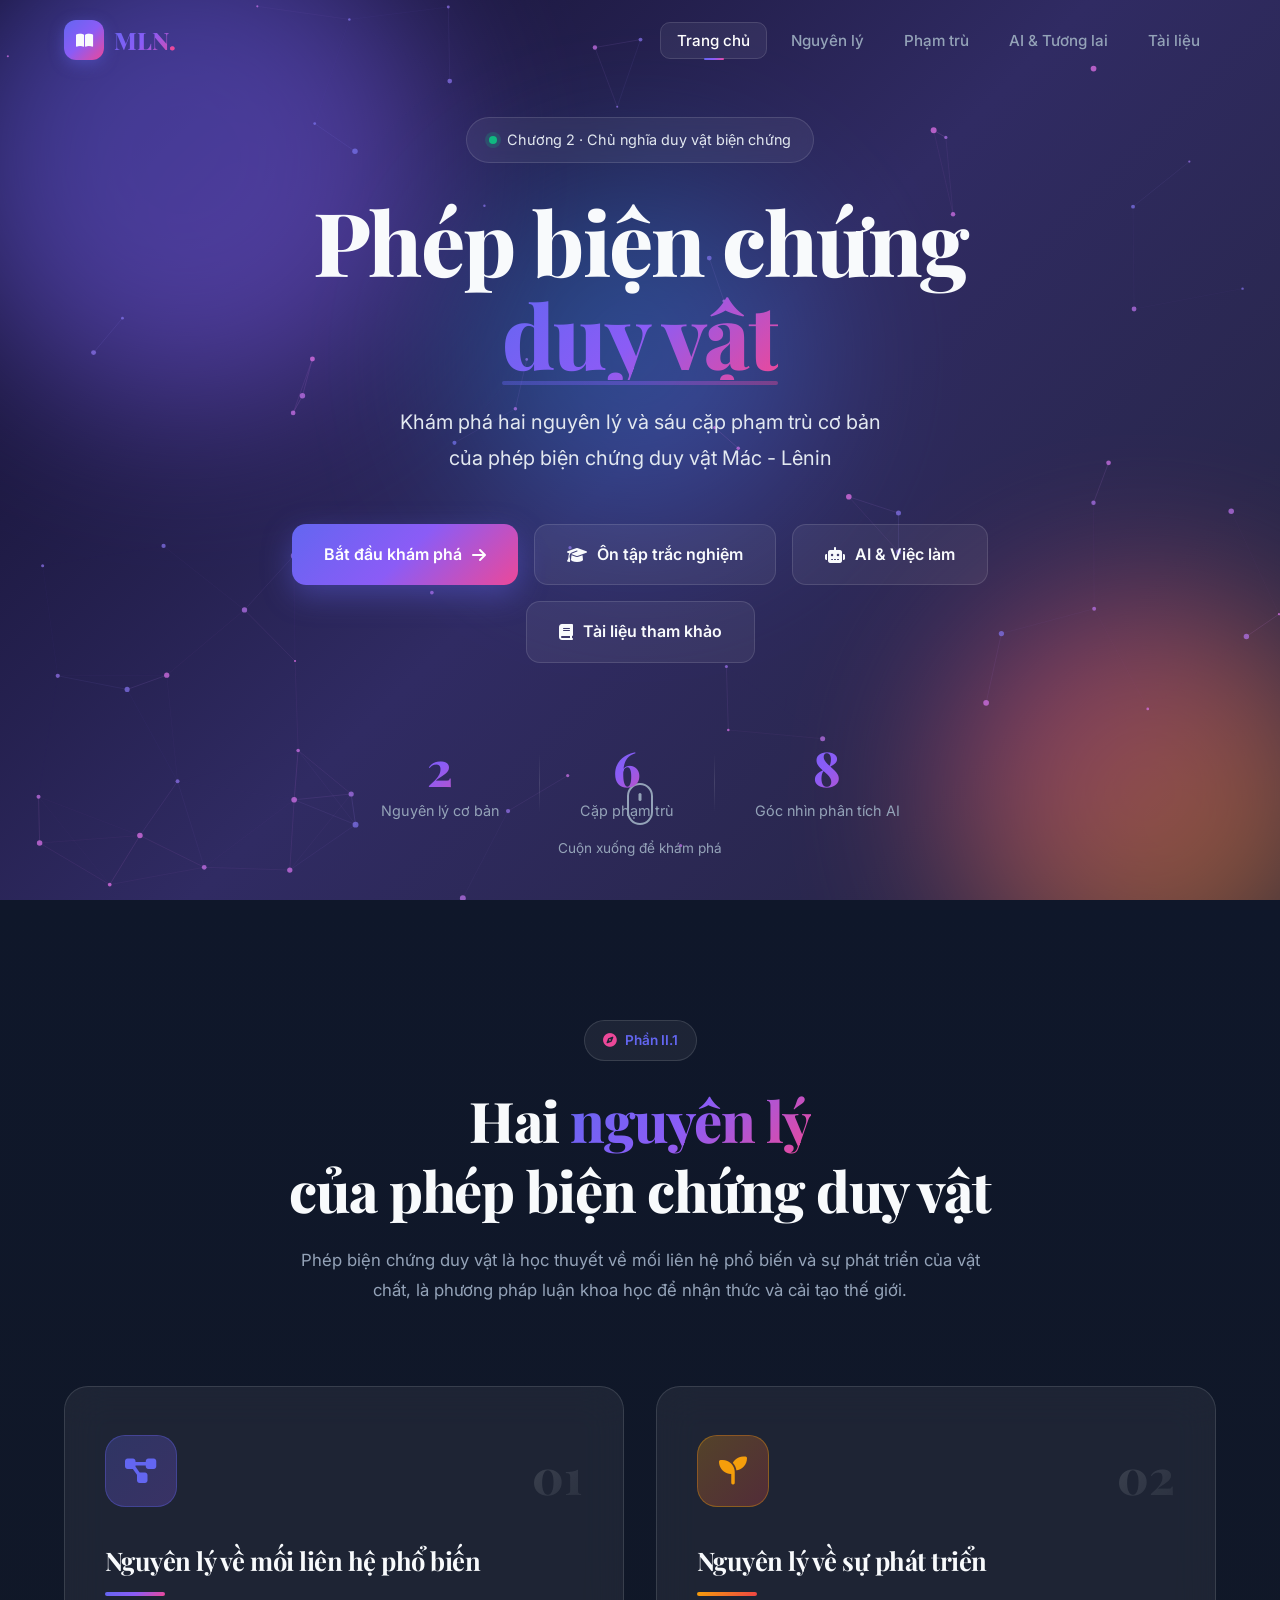
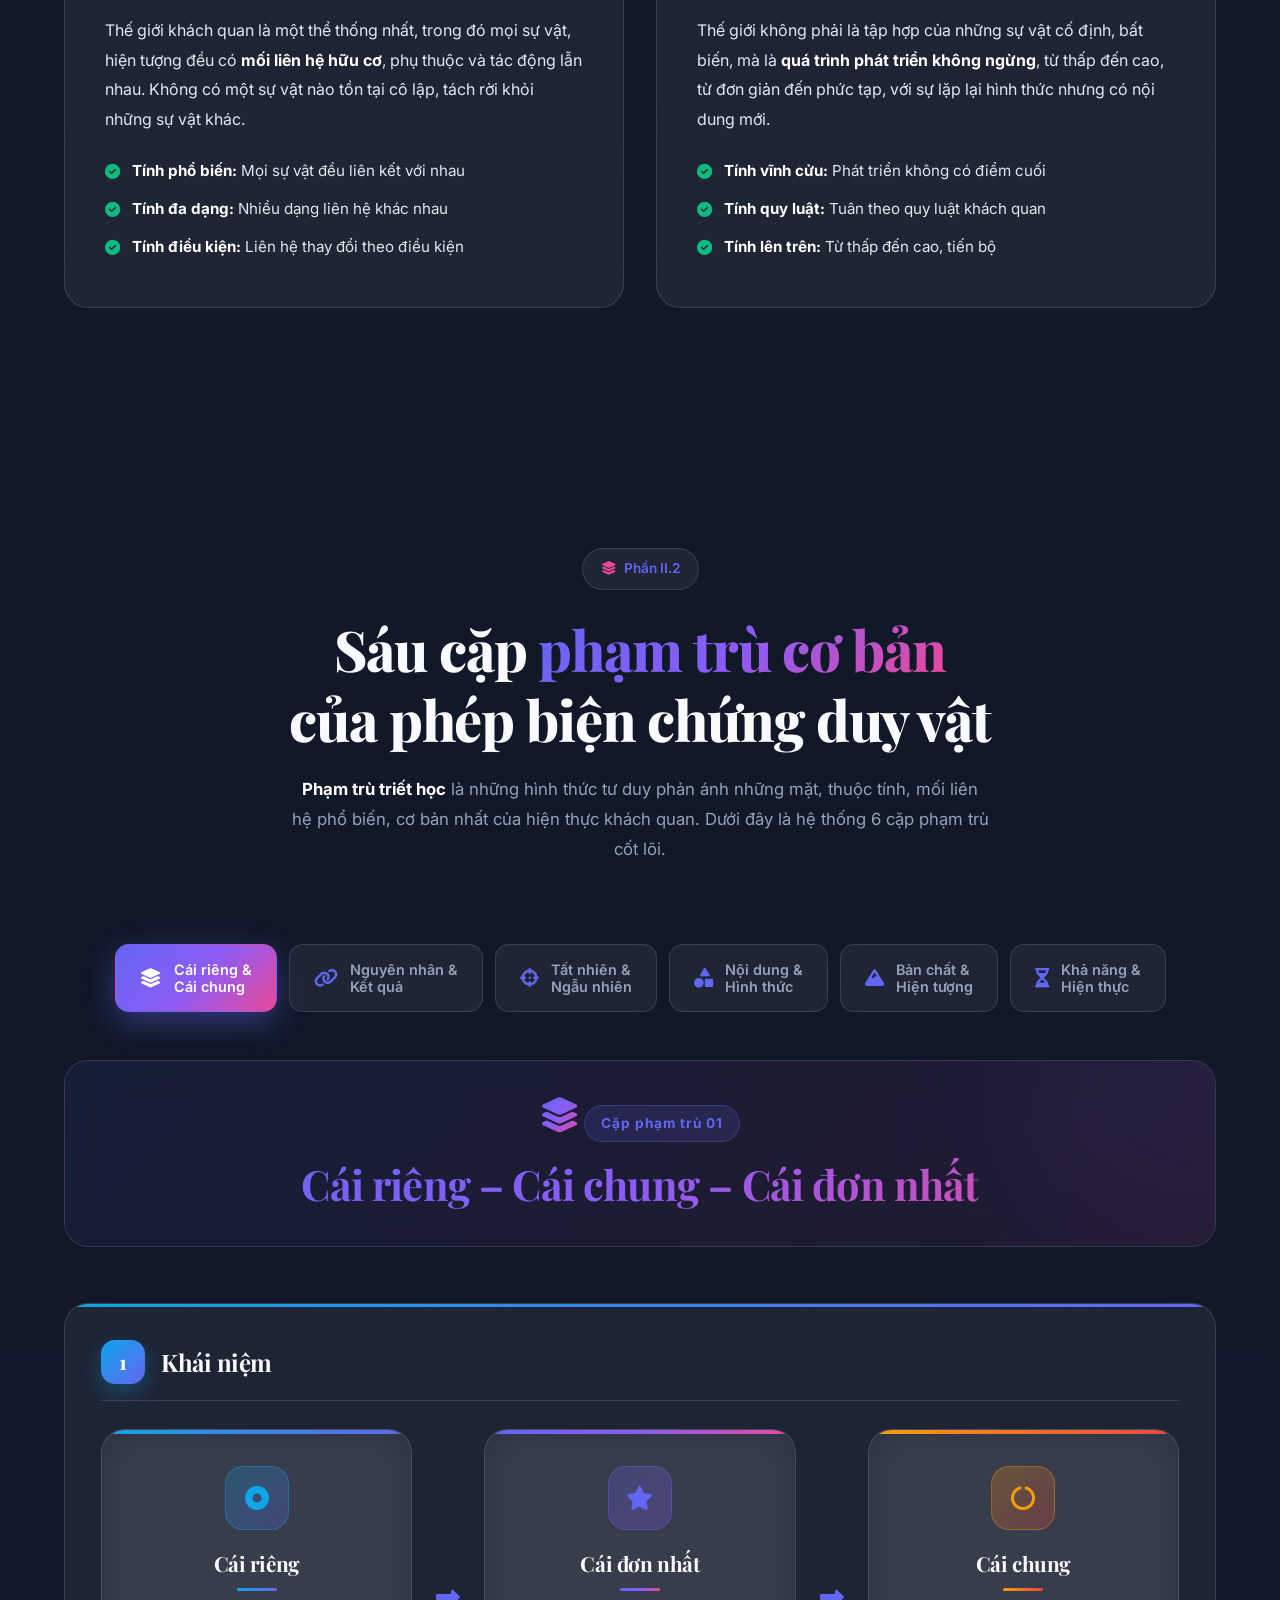
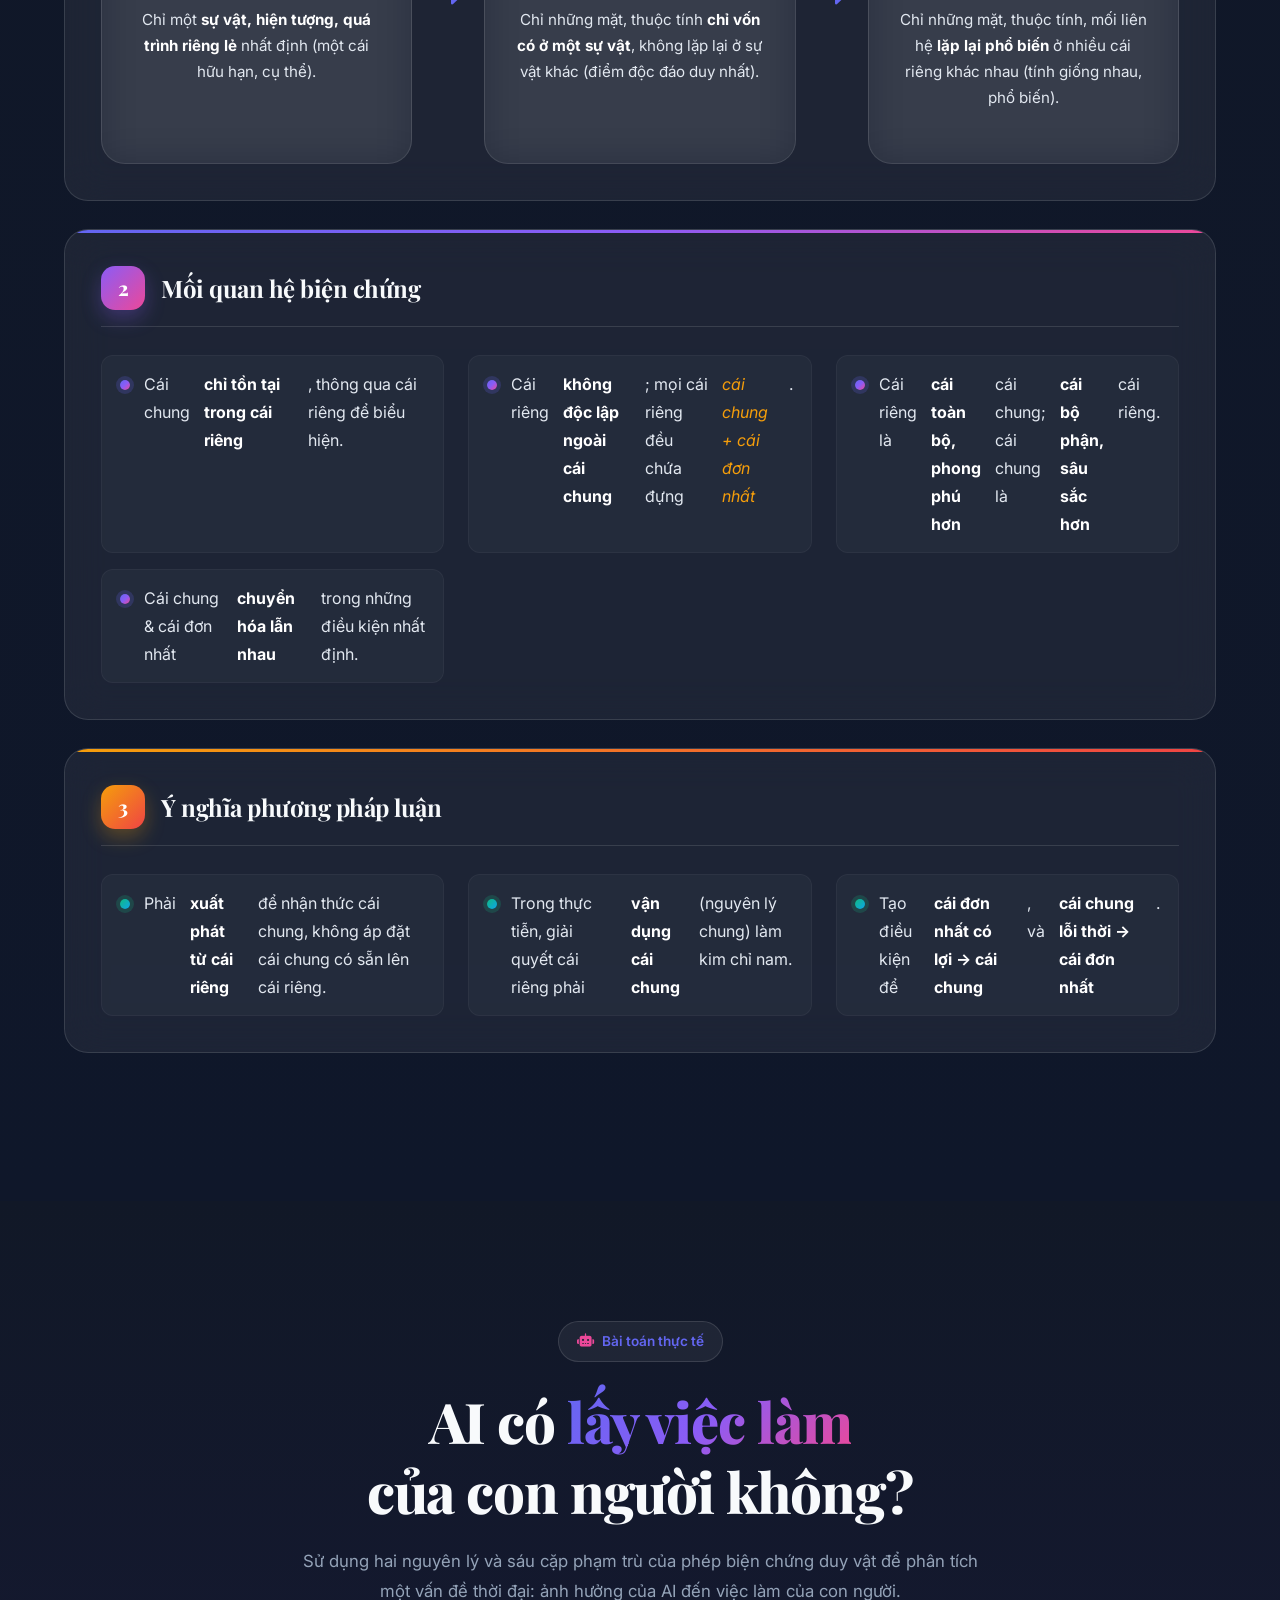
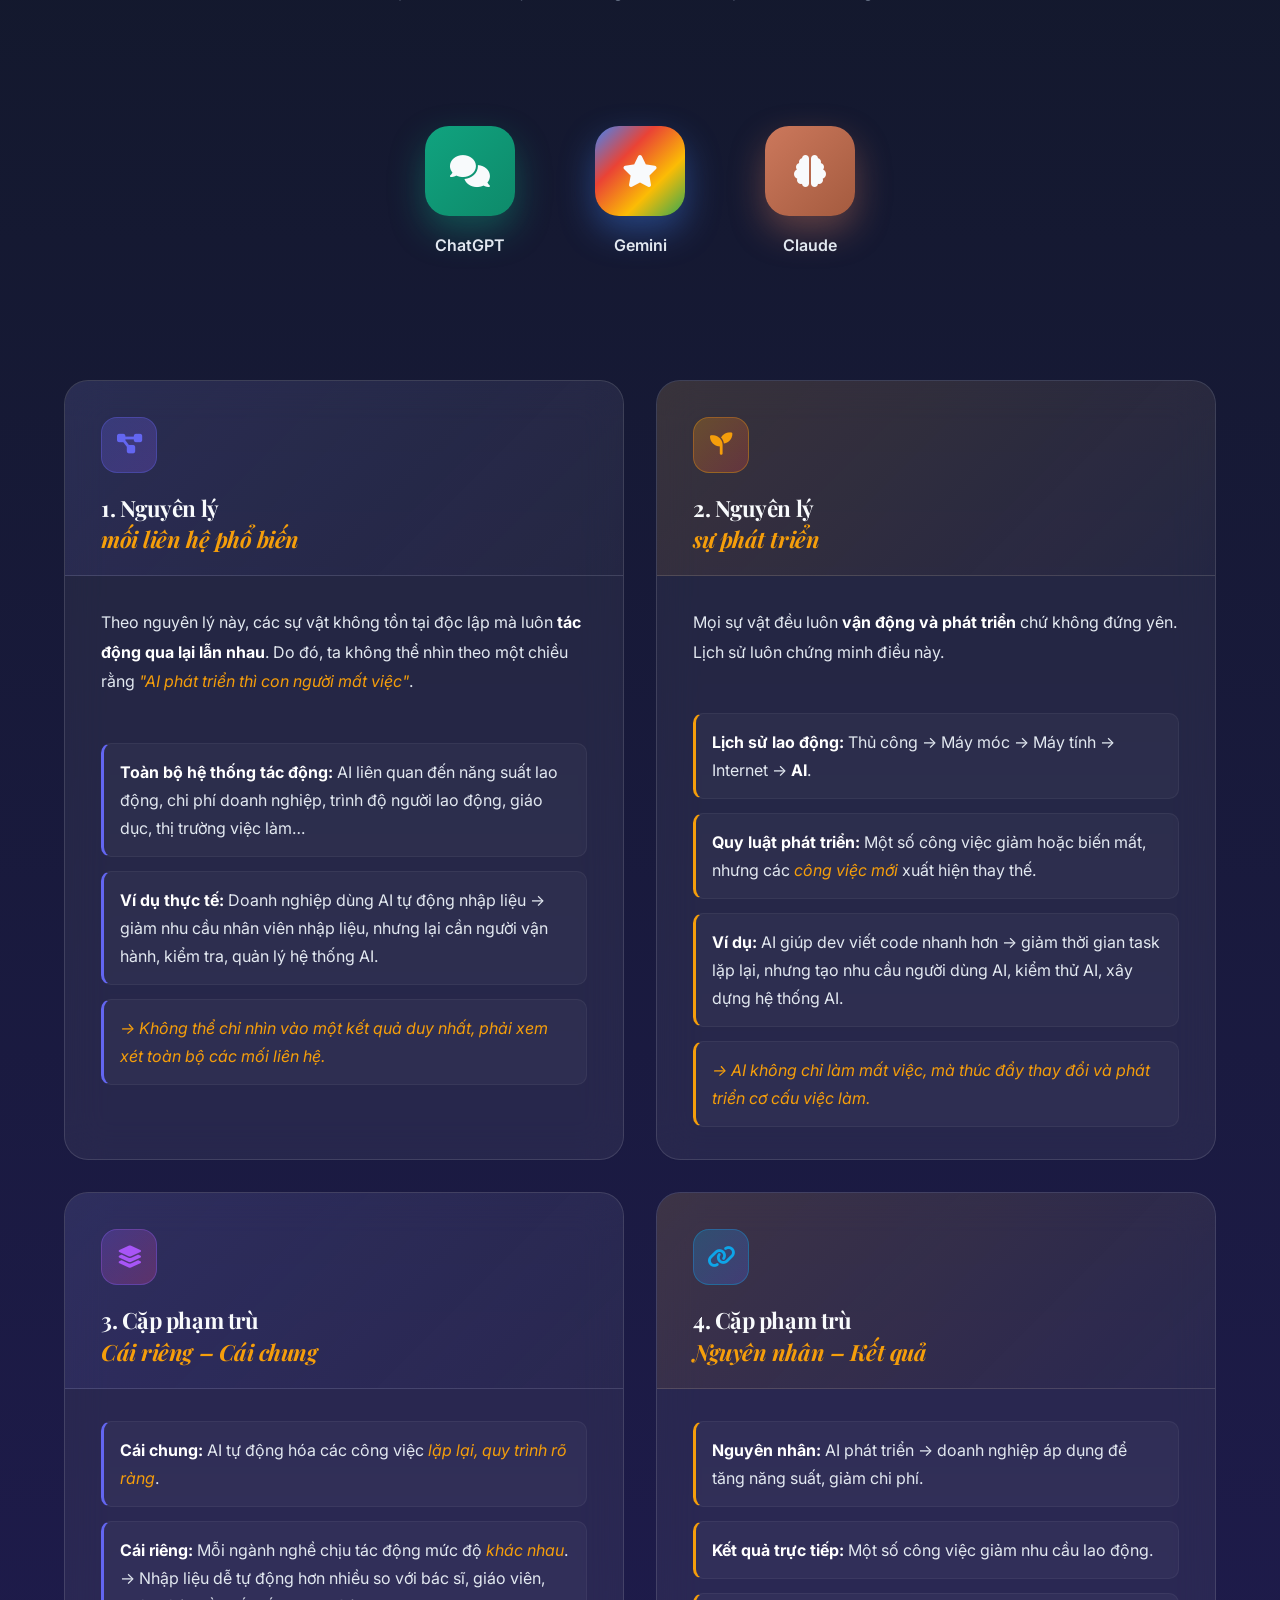
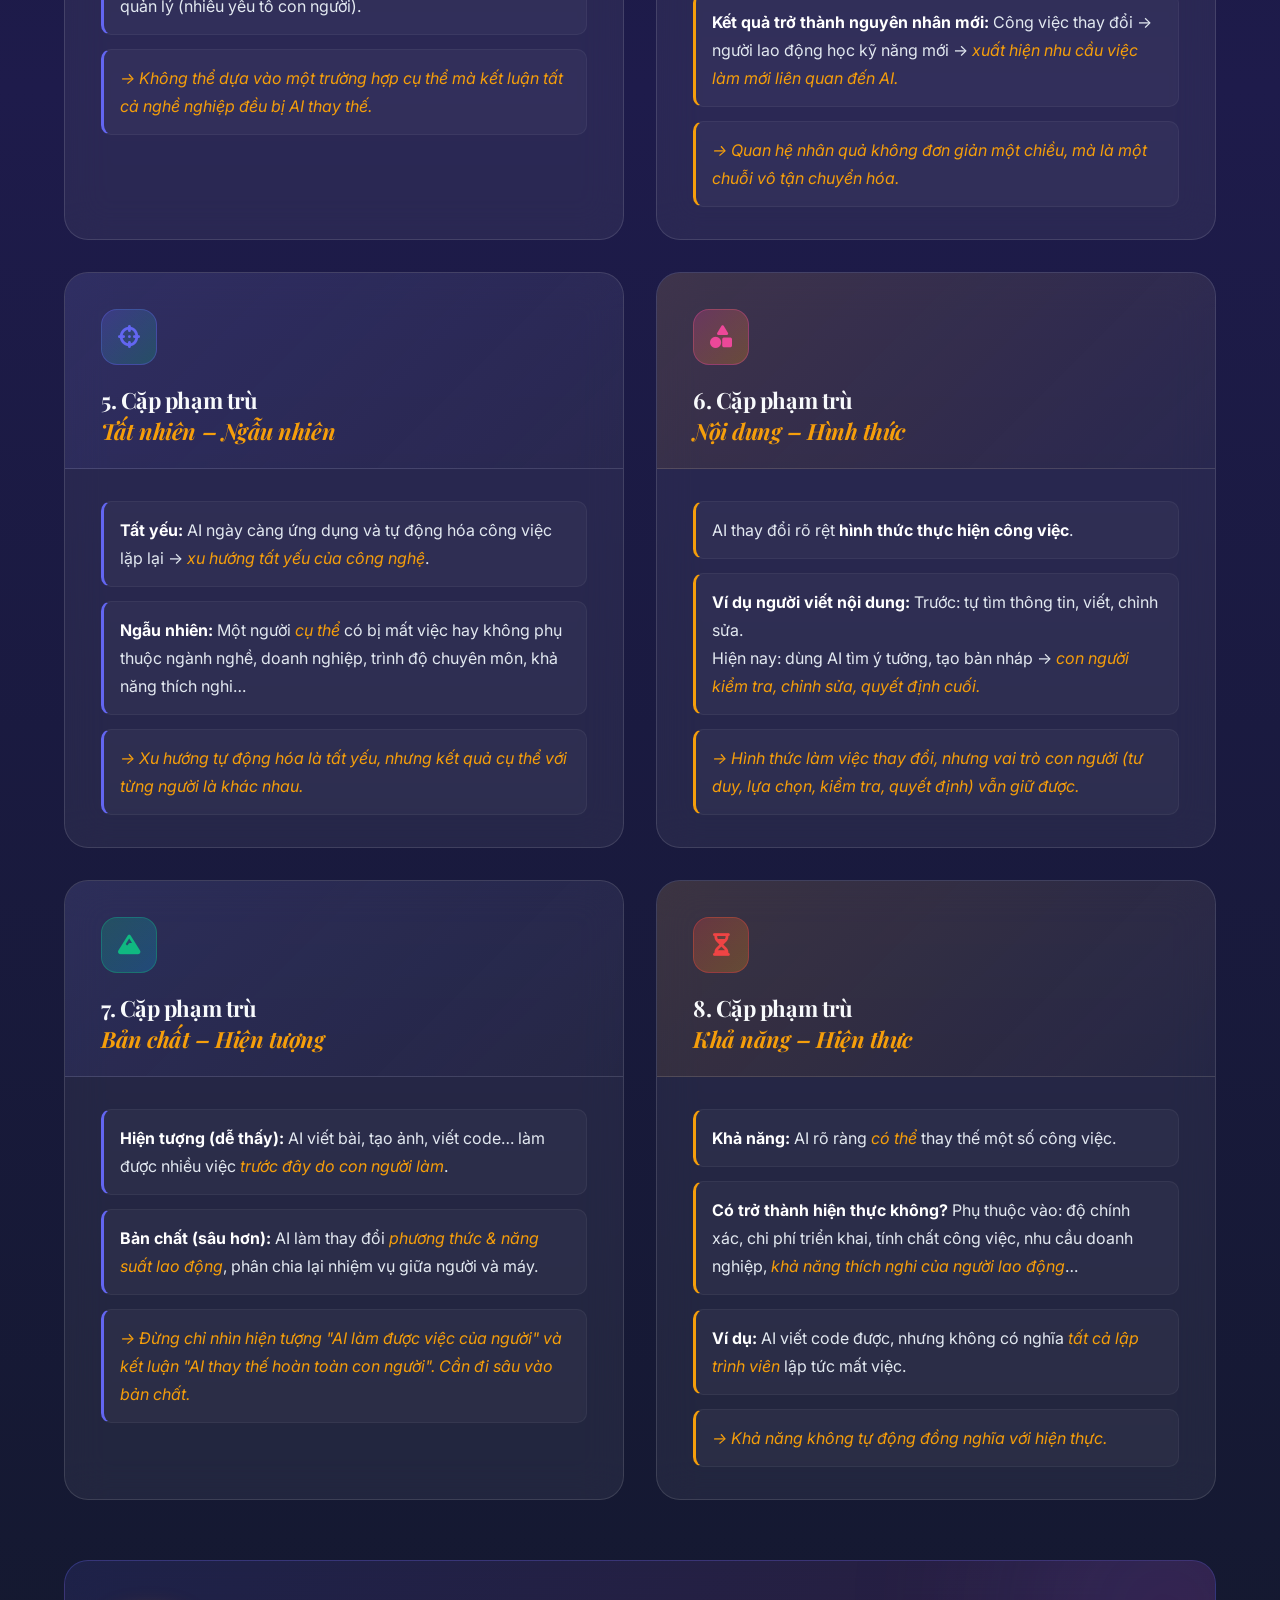
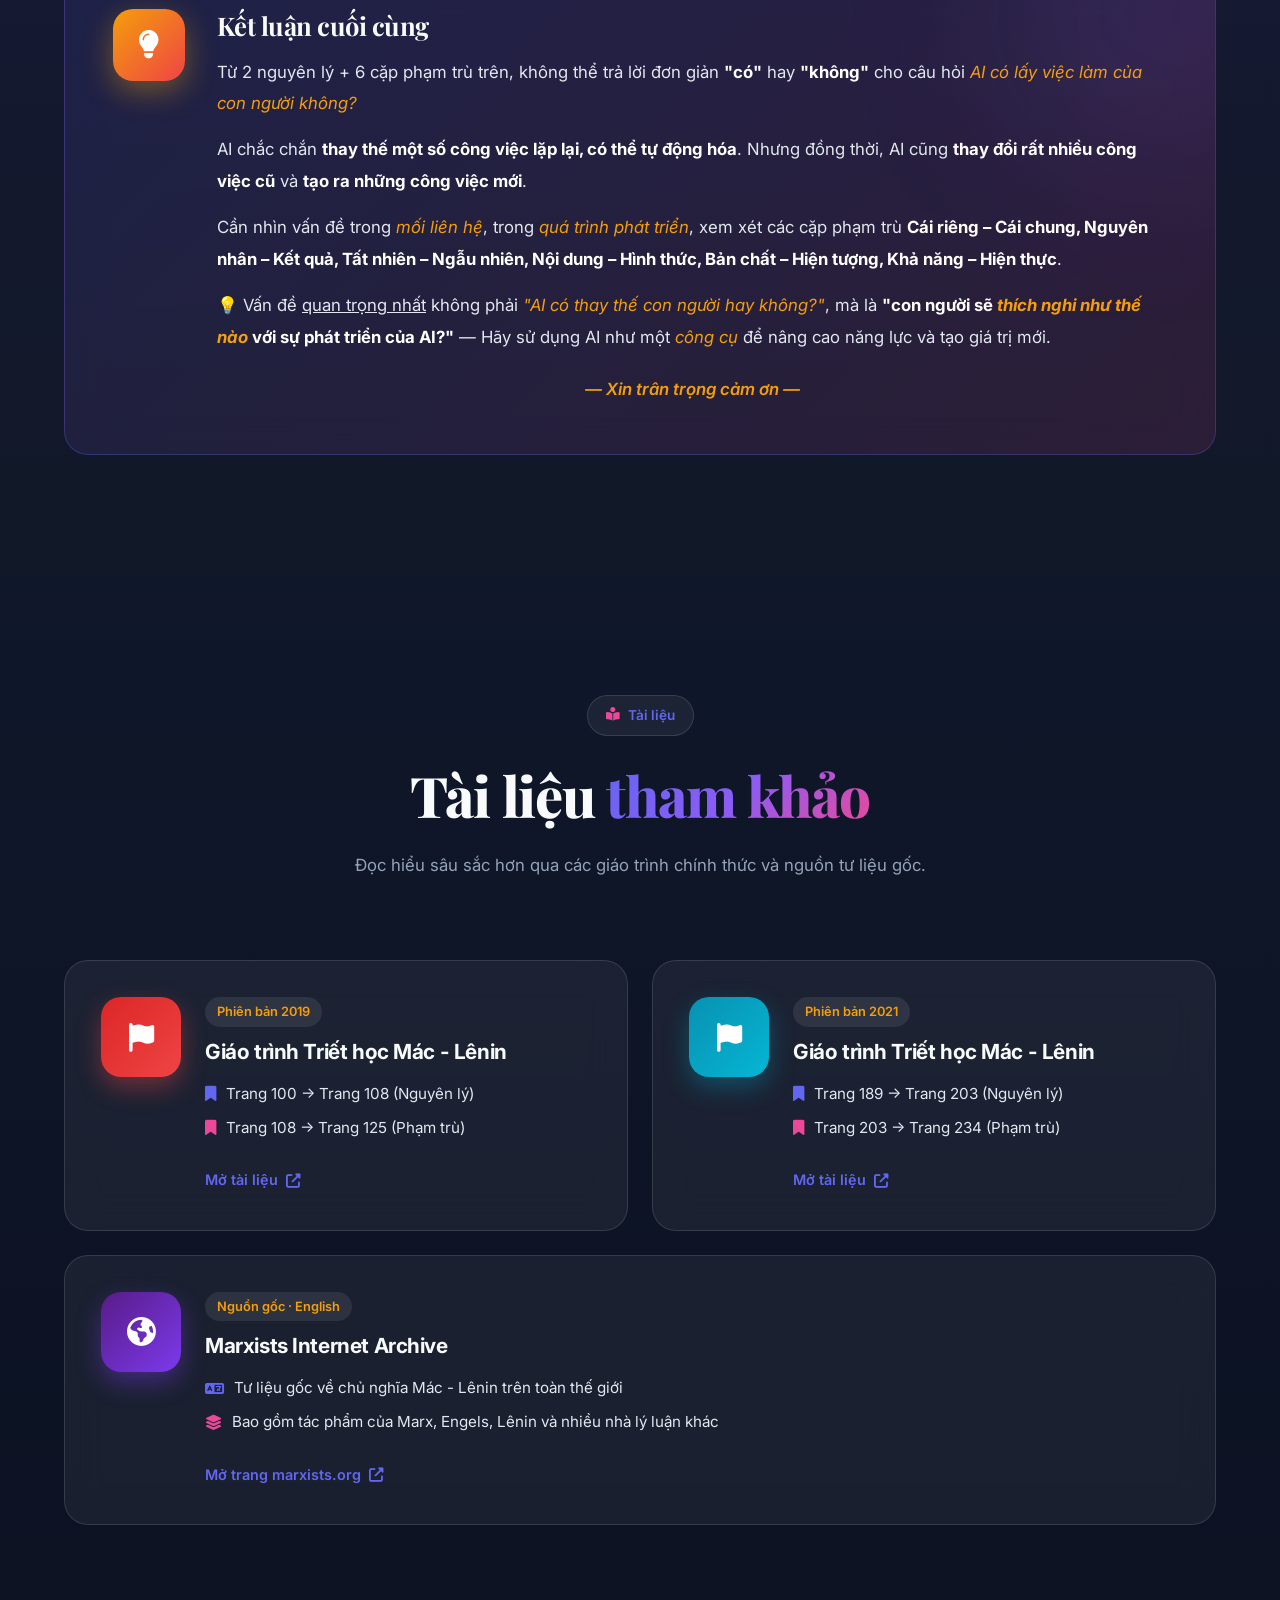
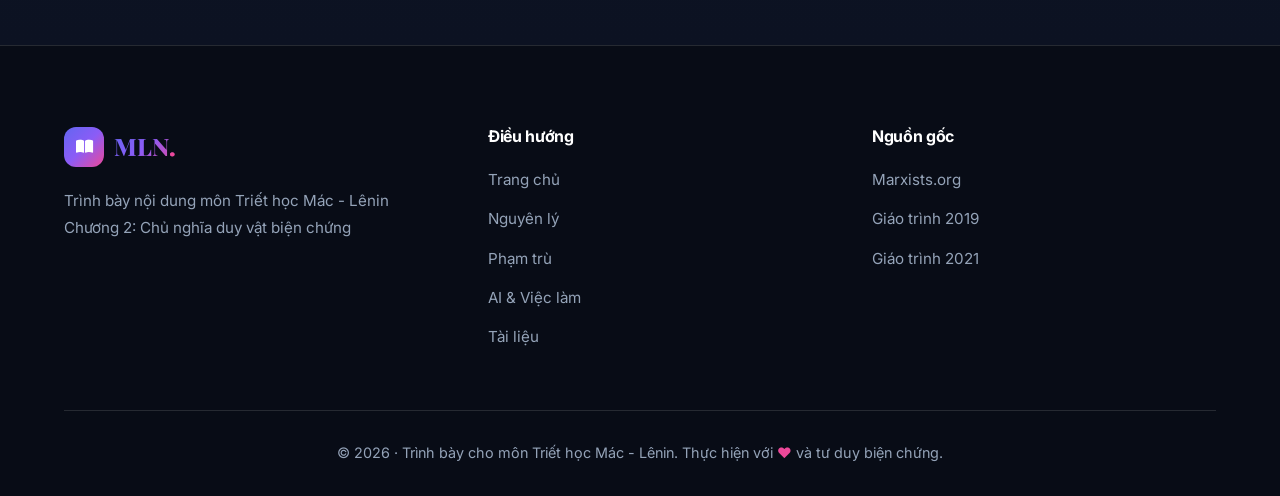
==== index.html @ 9b435123 "update" ====
<!DOCTYPE html>
<html lang="vi">

<head>
    <meta charset="UTF-8">
    <meta name="viewport" content="width=device-width, initial-scale=1.0">
    <title>Chủ nghĩa duy vật biện chứng | Triết học Mác - Lênin</title>
    <link rel="preconnect" href="https://fonts.googleapis.com">
    <link rel="preconnect" href="https://fonts.gstatic.com" crossorigin>
    <link
        href="https://fonts.googleapis.com/css2?family=Inter:wght@300;400;500;600;700;800;900&family=Playfair+Display:wght@400;500;600;700;800&display=swap"
        rel="stylesheet">
    <link rel="stylesheet" href="styles.css">
    <link rel="stylesheet" href="https://cdnjs.cloudflare.com/ajax/libs/font-awesome/6.5.1/css/all.min.css">
</head>

<body>
    <div class="particles-bg">
        <canvas id="particles-canvas"></canvas>
    </div>

    <nav class="navbar" id="navbar">
        <div class="nav-container">
            <a href="#hero" class="nav-logo">
                <span class="logo-icon"><i class="fas fa-book-open"></i></span>
                <span class="logo-text">MLN<span class="logo-dot">.</span></span>
            </a>
            <ul class="nav-menu">
                <li><a href="#hero" class="nav-link active">Trang chủ</a></li>
                <li><a href="#principles" class="nav-link">Nguyên lý</a></li>
                <li><a href="#categories" class="nav-link">Phạm trù</a></li>
                <li><a href="#ai-discussion" class="nav-link">AI & Tương lai</a></li>
                <li><a href="#references" class="nav-link">Tài liệu</a></li>
            </ul>
            <div class="hamburger" id="hamburger">
                <span></span>
                <span></span>
                <span></span>
            </div>
        </div>
    </nav>

    <section id="hero" class="hero-section">
        <div class="hero-bg">
            <div class="gradient-orb orb-1"></div>
            <div class="gradient-orb orb-2"></div>
            <div class="gradient-orb orb-3"></div>
        </div>
        <div class="hero-content">
            <div class="hero-badge animate-fade-in">
                <span class="badge-dot"></span>
                <span>Chương 2 · Chủ nghĩa duy vật biện chứng</span>
            </div>
            <h1 class="hero-title animate-slide-up">
                Phép biện chứng<br>
                <span class="title-gradient">duy vật</span>
            </h1>
            <p class="hero-subtitle animate-slide-up delay-1">
                Khám phá hai nguyên lý và sáu cặp phạm trù cơ bản<br>
                của phép biện chứng duy vật Mác - Lênin
            </p>
            <div class="hero-actions animate-slide-up delay-2">
                <a href="#principles" class="btn btn-primary">
                    <span>Bắt đầu khám phá</span>
                    <i class="fas fa-arrow-right"></i>
                </a>
                <a href="ontap.html" class="btn btn-secondary">
                    <i class="fas fa-graduation-cap"></i>
                    <span>Ôn tập trắc nghiệm</span>
                </a>
                <a href="#ai-discussion" class="btn btn-secondary">
                    <i class="fas fa-robot"></i>
                    <span>AI & Việc làm</span>
                </a>
                <a href="#references" class="btn btn-secondary">
                    <i class="fas fa-book"></i>
                    <span>Tài liệu tham khảo</span>
                </a>
            </div>
            <div class="hero-stats animate-fade-in delay-3">
                <div class="stat-item">
                    <div class="stat-number" data-target="2">0</div>
                    <div class="stat-label">Nguyên lý cơ bản</div>
                </div>
                <div class="stat-divider"></div>
                <div class="stat-item">
                    <div class="stat-number" data-target="6">0</div>
                    <div class="stat-label">Cặp phạm trù</div>
                </div>
                <div class="stat-divider"></div>
                <div class="stat-item">
                    <div class="stat-number" data-target="8">0</div>
                    <div class="stat-label">Góc nhìn phân tích AI</div>
                </div>
            </div>
        </div>
        <div class="scroll-indicator">
            <div class="mouse">
                <div class="mouse-wheel"></div>
            </div>
            <span>Cuộn xuống để khám phá</span>
        </div>
    </section>

    <section id="principles" class="section principles-section">
        <div class="container">
            <div class="section-header reveal">
                <span class="section-tag">
                    <i class="fas fa-compass"></i>
                    Phần II.1
                </span>
                <h2 class="section-title">
                    Hai <span class="gradient-text">nguyên lý</span><br>
                    của phép biện chứng duy vật
                </h2>
                <p class="section-desc">
                    Phép biện chứng duy vật là học thuyết về mối liên hệ phổ biến và sự phát triển
                    của vật chất, là phương pháp luận khoa học để nhận thức và cải tạo thế giới.
                </p>
            </div>

            <div class="principles-grid">
                <article class="principle-card reveal left">
                    <div class="card-glow"></div>
                    <div class="card-icon">
                        <div class="icon-circle">
                            <i class="fas fa-project-diagram"></i>
                        </div>
                        <span class="card-number">01</span>
                    </div>
                    <div class="card-body">
                        <h3 class="card-title">Nguyên lý về mối liên hệ phổ biến</h3>
                        <div class="card-divider"></div>
                        <p class="card-text">
                            Thế giới khách quan là một thể thống nhất, trong đó mọi sự vật, hiện tượng
                            đều có <strong>mối liên hệ hữu cơ</strong>, phụ thuộc và tác động lẫn nhau.
                            Không có một sự vật nào tồn tại cô lập, tách rời khỏi những sự vật khác.
                        </p>
                        <div class="card-points">
                            <div class="point-item">
                                <i class="fas fa-check-circle"></i>
                                <span><strong>Tính phổ biến:</strong> Mọi sự vật đều liên kết với nhau</span>
                            </div>
                            <div class="point-item">
                                <i class="fas fa-check-circle"></i>
                                <span><strong>Tính đa dạng:</strong> Nhiều dạng liên hệ khác nhau</span>
                            </div>
                            <div class="point-item">
                                <i class="fas fa-check-circle"></i>
                                <span><strong>Tính điều kiện:</strong> Liên hệ thay đổi theo điều kiện</span>
                            </div>
                        </div>
                    </div>
                </article>

                <article class="principle-card reveal right">
                    <div class="card-glow"></div>
                    <div class="card-icon">
                        <div class="icon-circle secondary">
                            <i class="fas fa-seedling"></i>
                        </div>
                        <span class="card-number">02</span>
                    </div>
                    <div class="card-body">
                        <h3 class="card-title">Nguyên lý về sự phát triển</h3>
                        <div class="card-divider"></div>
                        <p class="card-text">
                            Thế giới không phải là tập hợp của những sự vật cố định, bất biến,
                            mà là <strong>quá trình phát triển không ngừng</strong>, từ thấp đến cao,
                            từ đơn giản đến phức tạp, với sự lặp lại hình thức nhưng có nội dung mới.
                        </p>
                        <div class="card-points">
                            <div class="point-item">
                                <i class="fas fa-check-circle"></i>
                                <span><strong>Tính vĩnh cửu:</strong> Phát triển không có điểm cuối</span>
                            </div>
                            <div class="point-item">
                                <i class="fas fa-check-circle"></i>
                                <span><strong>Tính quy luật:</strong> Tuân theo quy luật khách quan</span>
                            </div>
                            <div class="point-item">
                                <i class="fas fa-check-circle"></i>
                                <span><strong>Tính lên trên:</strong> Từ thấp đến cao, tiến bộ</span>
                            </div>
                        </div>
                    </div>
                </article>
            </div>
        </div>
    </section>

    <section id="categories" class="section categories-section">
        <div class="container">
            <div class="section-header reveal">
                <span class="section-tag">
                    <i class="fas fa-layer-group"></i>
                    Phần II.2
                </span>
                <h2 class="section-title">
                    Sáu cặp <span class="gradient-text">phạm trù cơ bản</span><br>
                    của phép biện chứng duy vật
                </h2>
                <p class="section-desc">
                    <strong>Phạm trù triết học</strong> là những hình thức tư duy phản ánh những mặt,
                    thuộc tính, mối liên hệ phổ biến, cơ bản nhất của hiện thực khách quan.
                    Dưới đây là hệ thống 6 cặp phạm trù cốt lõi.
                </p>
            </div>

            <div class="categories-tabs reveal">
                <button class="tab-btn active" data-tab="tab1">
                    <i class="fas fa-layer-group"></i>
                    <span>Cái riêng &<br>Cái chung</span>
                </button>
                <button class="tab-btn" data-tab="tab2">
                    <i class="fas fa-link"></i>
                    <span>Nguyên nhân &<br>Kết quả</span>
                </button>
                <button class="tab-btn" data-tab="tab3">
                    <i class="fas fa-crosshairs"></i>
                    <span>Tất nhiên &<br>Ngẫu nhiên</span>
                </button>
                <button class="tab-btn" data-tab="tab4">
                    <i class="fas fa-shapes"></i>
                    <span>Nội dung &<br>Hình thức</span>
                </button>
                <button class="tab-btn" data-tab="tab5">
                    <i class="fas fa-mountain"></i>
                    <span>Bản chất &<br>Hiện tượng</span>
                </button>
                <button class="tab-btn" data-tab="tab6">
                    <i class="fas fa-hourglass-half"></i>
                    <span>Khả năng &<br>Hiện thực</span>
                </button>
            </div>

            <div class="tabs-content reveal">

                <!-- ===== TAB 1: CÁI RIÊNG – CÁI CHUNG ===== -->
                <div class="tab-pane active" id="tab1">
                    <div class="cat-sub-title reveal">
                        <i class="fas fa-layer-group"></i>
                        <span>Cặp phạm trù 01</span>
                        <h2>Cái riêng – Cái chung – Cái đơn nhất</h2>
                    </div>

                    <div class="sub-section concept reveal">
                        <div class="sub-section-header">
                            <span class="badge-num">1</span>
                            <h3>Khái niệm</h3>
                        </div>
                        <div class="triplet-wrapper">
                            <div class="triplet-item">
                                <div class="triplet-icon">
                                    <i class="fas fa-dot-circle"></i>
                                </div>
                                <h3>Cái riêng</h3>
                                <div class="triplet-divider"></div>
                                <p>Chỉ một <strong>sự vật, hiện tượng, quá trình riêng lẻ</strong> nhất định (một cái
                                    hữu hạn, cụ thể).</p>
                            </div>
                            <div class="triplet-arrow"><i class="fas fa-long-arrow-alt-right"></i></div>
                            <div class="triplet-item">
                                <div class="triplet-icon middle">
                                    <i class="fas fa-star"></i>
                                </div>
                                <h3>Cái đơn nhất</h3>
                                <div class="triplet-divider"></div>
                                <p>Chỉ những mặt, thuộc tính <strong>chỉ vốn có ở một sự vật</strong>,
                                    không lặp lại ở sự vật khác (điểm độc đáo duy nhất).</p>
                            </div>
                            <div class="triplet-arrow"><i class="fas fa-long-arrow-alt-right"></i></div>
                            <div class="triplet-item">
                                <div class="triplet-icon end">
                                    <i class="fas fa-circle-notch"></i>
                                </div>
                                <h3>Cái chung</h3>
                                <div class="triplet-divider"></div>
                                <p>Chỉ những mặt, thuộc tính, mối liên hệ <strong>lặp lại phổ biến</strong>
                                    ở nhiều cái riêng khác nhau (tính giống nhau, phổ biến).</p>
                            </div>
                        </div>
                    </div>

                    <div class="sub-section relation reveal">
                        <div class="sub-section-header">
                            <span class="badge-num alt">2</span>
                            <h3>Mối quan hệ biện chứng</h3>
                        </div>
                        <ul class="bullet-grid">
                            <li><span class="b-dot"></span>Cái chung <strong>chỉ tồn tại trong cái riêng</strong>,
                                thông qua cái riêng để biểu hiện.</li>
                            <li><span class="b-dot"></span>Cái riêng <strong>không độc lập ngoài cái chung</strong>;
                                mọi cái riêng đều chứa đựng <em>cái chung + cái đơn nhất</em>.</li>
                            <li><span class="b-dot"></span>Cái riêng là <strong>cái toàn bộ, phong phú hơn</strong> cái
                                chung;
                                cái chung là <strong>cái bộ phận, sâu sắc hơn</strong> cái riêng.</li>
                            <li><span class="b-dot"></span>Cái chung & cái đơn nhất
                                <strong>chuyển hóa lẫn nhau</strong> trong những điều kiện nhất định.
                            </li>
                        </ul>
                    </div>

                    <div class="sub-section meaning reveal">
                        <div class="sub-section-header">
                            <span class="badge-num alt-2">3</span>
                            <h3>Ý nghĩa phương pháp luận</h3>
                        </div>
                        <ul class="bullet-grid mean">
                            <li><span class="b-dot green"></span>Phải <strong>xuất phát từ cái riêng</strong> để nhận
                                thức cái chung,
                                không áp đặt cái chung có sẵn lên cái riêng.</li>
                            <li><span class="b-dot green"></span>Trong thực tiễn, giải quyết cái riêng phải
                                <strong>vận dụng cái chung</strong> (nguyên lý chung) làm kim chỉ nam.
                            </li>
                            <li><span class="b-dot green"></span>Tạo điều kiện để
                                <strong>cái đơn nhất có lợi → cái chung</strong>,
                                và <strong>cái chung lỗi thời → cái đơn nhất</strong>.
                            </li>
                        </ul>
                    </div>
                </div>

                <!-- ===== TAB 2: NGUYÊN NHÂN – KẾT QUẢ ===== -->
                <div class="tab-pane" id="tab2">
                    <div class="cat-sub-title reveal">
                        <i class="fas fa-link"></i>
                        <span>Cặp phạm trù 02</span>
                        <h2>Nguyên nhân – Kết quả</h2>
                    </div>

                    <div class="tab-grid">
                        <div class="tab-side left-side">
                            <div class="side-header">
                                <i class="fas fa-seedling"></i>
                                <h3>Nguyên nhân</h3>
                            </div>
                            <p>Chỉ <strong>sự tác động lẫn nhau</strong> giữa các mặt trong một sự vật
                                hoặc giữa các sự vật với nhau, gây ra sự biến đổi nhất định.</p>
                            <ul class="side-list">
                                <li><i class="fas fa-arrow-right"></i> Đi trước về mặt logic và thời gian</li>
                                <li><i class="fas fa-arrow-right"></i> Sinh ra, quyết định kết quả</li>
                                <li><i class="fas fa-arrow-right"></i> Một nguyên nhân → 1 hoặc nhiều kết quả</li>
                            </ul>
                        </div>
                        <div class="tab-vs">
                            <span class="vs-text">VS</span>
                            <div class="vs-line"></div>
                        </div>
                        <div class="tab-side right-side">
                            <div class="side-header alt">
                                <i class="fas fa-apple-alt"></i>
                                <h3>Kết quả</h3>
                            </div>
                            <p>Chỉ <strong>những biến đổi xuất hiện</strong> do tác động lẫn nhau
                                giữa các mặt / các sự vật gây ra.</p>
                            <ul class="side-list">
                                <li><i class="fas fa-arrow-left"></i> Có sau về mặt logic và thời gian</li>
                                <li><i class="fas fa-arrow-left"></i> Phụ thuộc, phản ánh nguyên nhân</li>
                                <li><i class="fas fa-arrow-left"></i> Một kết quả có thể do 1 / nhiều nguyên nhân</li>
                            </ul>
                        </div>
                    </div>

                    <div class="sub-section relation reveal">
                        <div class="sub-section-header">
                            <span class="badge-num alt">2</span>
                            <h3>Mối quan hệ biện chứng</h3>
                        </div>
                        <ul class="bullet-grid">
                            <li><span class="b-dot"></span><strong>Nguyên nhân sinh ra kết quả:</strong>
                                Một nguyên nhân → 1 hoặc nhiều kết quả; một kết quả có thể do 1 hoặc nhiều nguyên nhân.
                            </li>
                            <li><span class="b-dot"></span><strong>Tác động trở lại:</strong>
                                Kết quả sau khi xuất hiện <em>không thụ động</em> mà
                                <strong>ảnh hưởng ngược lại nguyên nhân</strong> sinh ra nó.
                            </li>
                            <li><span class="b-dot"></span><strong>Chuyển hóa cho nhau:</strong>
                                Trong chuỗi quan hệ vô tận của thế giới:
                                <em>một sự vật ở quan hệ này là nguyên nhân, ở quan hệ khác lại là kết quả</em>.
                            </li>
                        </ul>
                    </div>

                    <div class="sub-section meaning reveal">
                        <div class="sub-section-header">
                            <span class="badge-num alt-2">3</span>
                            <h3>Ý nghĩa phương pháp luận</h3>
                        </div>
                        <ul class="bullet-grid mean">
                            <li><span class="b-dot green"></span>Tìm nguyên nhân của hiện tượng
                                <strong>phải tìm trong chính thế giới hiện thực</strong>,
                                không tìm ngoài (tránh duy tâm, tôn giáo).
                            </li>
                            <li><span class="b-dot green"></span>Phải <strong>phân loại các nguyên nhân</strong>
                                (chủ yếu / thứ yếu, bên trong / bên ngoài) để giải quyết đúng đắn.</li>
                            <li><span class="b-dot green"></span>Tận dụng <strong>kết quả đã đạt</strong>
                                để tạo tiền đề cho những nguyên nhân mới trong thực tiễn.</li>
                        </ul>
                    </div>
                </div>

                <!-- ===== TAB 3: TẤT NHIÊN – NGẪU NHIÊN ===== -->
                <div class="tab-pane" id="tab3">
                    <div class="cat-sub-title reveal">
                        <i class="fas fa-crosshairs"></i>
                        <span>Cặp phạm trù 03</span>
                        <h2>Tất nhiên – Ngẫu nhiên</h2>
                    </div>

                    <div class="tab-grid">
                        <div class="tab-side left-side">
                            <div class="side-header">
                                <i class="fas fa-crosshairs"></i>
                                <h3>Tất nhiên</h3>
                            </div>
                            <p>Mối liên hệ <strong>bản chất</strong>, do các <em>nguyên nhân bên trong</em>
                                của sự vật quy định. Trong điều kiện nhất định <strong>phải diễn ra như thế
                                    chứ không thể khác</strong>.</p>
                            <ul class="side-list">
                                <li><i class="fas fa-arrow-right"></i> Xuất phát từ nguyên nhân <em>bên trong, bản
                                        chất</em></li>
                                <li><i class="fas fa-arrow-right"></i> Quyết định <em>xu hướng phát triển chính</em>
                                </li>
                                <li><i class="fas fa-arrow-right"></i> Ở vị trí <em>chi phối, chủ đạo</em></li>
                            </ul>
                        </div>
                        <div class="tab-vs">
                            <span class="vs-text">VS</span>
                            <div class="vs-line"></div>
                        </div>
                        <div class="tab-side right-side">
                            <div class="side-header alt">
                                <i class="fas fa-dice"></i>
                                <h3>Ngẫu nhiên</h3>
                            </div>
                            <p>Mối liên hệ <strong>không bản chất</strong>, do các nguyên nhân bên ngoài,
                                sự ngẫu hợp của nhiều hoàn cảnh quy định.
                                <strong>Có thể xảy ra, cũng có thể không</strong>;
                                có thể thế này, cũng có thể thế khác.
                            </p>
                            <ul class="side-list">
                                <li><i class="fas fa-arrow-left"></i> Xuất phát từ <em>bên ngoài, phi bản chất</em></li>
                                <li><i class="fas fa-arrow-left"></i> Không quyết định xu hướng phát triển chính</li>
                                <li><i class="fas fa-arrow-left"></i> Ở vị trí <em>bị chi phối</em></li>
                            </ul>
                        </div>
                    </div>

                    <div class="sub-section relation reveal">
                        <div class="sub-section-header">
                            <span class="badge-num alt">2</span>
                            <h3>Mối quan hệ biện chứng</h3>
                        </div>
                        <ul class="bullet-grid">
                            <li><span class="b-dot"></span>Cả hai đều <strong>tồn tại khách quan</strong>,
                                có vai trò nhất định đối với sự phát triển.</li>
                            <li><span class="b-dot"></span>Tất nhiên vạch đường đi cho mình
                                <strong>thông qua vô số ngẫu nhiên</strong>;
                                ngẫu nhiên là <em>hình thức biểu hiện và bổ sung</em> cho tất nhiên.
                            </li>
                            <li><span class="b-dot"></span>Hai phạm trù <strong>không cô lập</strong>
                                mà luôn chuyển hóa cho nhau trong những điều kiện xác định.</li>
                        </ul>
                    </div>

                    <div class="sub-section meaning reveal">
                        <div class="sub-section-header">
                            <span class="badge-num alt-2">3</span>
                            <h3>Ý nghĩa phương pháp luận</h3>
                        </div>
                        <ul class="bullet-grid mean">
                            <li><span class="b-dot green"></span>Trong thực tiễn phải
                                <strong>dựa vào cái tất nhiên</strong>, không dựa vào cái ngẫu nhiên.
                            </li>
                            <li><span class="b-dot green"></span>Kết hợp nắm bắt tất nhiên với việc
                                <strong>dự phòng, tận dụng hoặc khắc phục</strong> cái ngẫu nhiên
                                (<em>nguyên tắc linh hoạt</em>).
                            </li>
                        </ul>
                    </div>
                </div>

                <!-- ===== TAB 4: NỘI DUNG – HÌNH THỨC ===== -->
                <div class="tab-pane" id="tab4">
                    <div class="cat-sub-title reveal">
                        <i class="fas fa-shapes"></i>
                        <span>Cặp phạm trù 04</span>
                        <h2>Nội dung – Hình thức</h2>
                    </div>

                    <div class="tab-grid">
                        <div class="tab-side left-side">
                            <div class="side-header">
                                <i class="fas fa-cubes"></i>
                                <h3>Nội dung</h3>
                            </div>
                            <p>Tổng hợp <strong>tất cả các mặt, các yếu tố, các quá trình</strong>
                                tạo nên sự vật (là cái "chất" của sự vật).</p>
                            <ul class="side-list">
                                <li><i class="fas fa-arrow-right"></i> Là cái <em>bên trong, cấu thành</em> sự vật</li>
                                <li><i class="fas fa-arrow-right"></i> <strong>Quyết định</strong> hình thức phù hợp
                                </li>
                                <li><i class="fas fa-arrow-right"></i> Biến đổi liên tục, linh hoạt</li>
                            </ul>
                        </div>
                        <div class="tab-vs">
                            <span class="vs-text">VS</span>
                            <div class="vs-line"></div>
                        </div>
                        <div class="tab-side right-side">
                            <div class="side-header alt">
                                <i class="fas fa-shapes"></i>
                                <h3>Hình thức</h3>
                            </div>
                            <p>Phương thức <strong>tồn tại, biểu hiện và phát triển</strong> của sự vật,
                                là hệ thống các mối liên hệ <em>tương đối bền vững</em>
                                giữa các yếu tố cấu thành nội dung.</p>
                            <ul class="side-list">
                                <li><i class="fas fa-arrow-left"></i> Là cách thức <em>biểu hiện ra bên ngoài</em></li>
                                <li><i class="fas fa-arrow-left"></i> <strong>Phụ thuộc</strong> vào nội dung, nhưng có
                                    độc lập tương đối</li>
                                <li><i class="fas fa-arrow-left"></i> <em>Tương đối ổn định</em>, lâu bền hơn</li>
                            </ul>
                        </div>
                    </div>

                    <div class="sub-section relation reveal">
                        <div class="sub-section-header">
                            <span class="badge-num alt">2</span>
                            <h3>Mối quan hệ biện chứng</h3>
                        </div>
                        <ul class="bullet-grid">
                            <li><span class="b-dot"></span><strong>Gắn bó mật thiết:</strong>
                                Không có nội dung thuần túy ngoài hình thức,
                                cũng không có hình thức nào không chứa đựng nội dung.</li>
                            <li><span class="b-dot"></span><strong>Nội dung quyết định hình thức</strong>
                                trong quá trình vận động, phát triển.</li>
                            <li><span class="b-dot"></span><strong>Hình thức có độc lập tương đối</strong>
                                và tác động trở lại nội dung:
                                <ul style="margin-top:8px; padding-left:24px; color:var(--light-2);">
                                    <li>Hình thức phù hợp → <em>thúc đẩy</em> nội dung phát triển.</li>
                                    <li>Hình thức lạc hậu / lỗi thời → <em>kìm hãm</em> nội dung phát triển.</li>
                                </ul>
                            </li>
                        </ul>
                    </div>

                    <div class="sub-section meaning reveal">
                        <div class="sub-section-header">
                            <span class="badge-num alt-2">3</span>
                            <h3>Ý nghĩa phương pháp luận</h3>
                        </div>
                        <ul class="bullet-grid mean">
                            <li><span class="b-dot green"></span>Tránh tuyệt đối hóa hình thức
                                (<strong>chủ nghĩa hình thức</strong>) hoặc xem thường hình thức.</li>
                            <li><span class="b-dot green"></span>Luôn <strong>xuất phát từ nội dung</strong>
                                để xem xét, đánh giá sự vật.</li>
                            <li><span class="b-dot green"></span>Thường xuyên làm cho
                                <strong>hình thức biến đổi phù hợp với nội dung</strong>
                                đang vận động, phát triển để thúc đẩy sự vật tiến lên.
                            </li>
                        </ul>
                    </div>
                </div>

                <!-- ===== TAB 5: BẢN CHẤT – HIỆN TƯỢNG ===== -->
                <div class="tab-pane" id="tab5">
                    <div class="cat-sub-title reveal">
                        <i class="fas fa-mountain"></i>
                        <span>Cặp phạm trù 05</span>
                        <h2>Bản chất – Hiện tượng</h2>
                    </div>

                    <div class="tab-grid">
                        <div class="tab-side left-side">
                            <div class="side-header">
                                <i class="fas fa-mountain"></i>
                                <h3>Bản chất</h3>
                            </div>
                            <p>Tổng thể các mối liên hệ <strong>khách quan, tất nhiên,
                                    tương đối ổn định bên trong</strong> sự vật,
                                quy định sự vận động và phát triển của nó.</p>
                            <ul class="side-list">
                                <li><i class="fas fa-arrow-right"></i> Bên trong, ẩn sâu,
                                    không quan sát trực tiếp</li>
                                <li><i class="fas fa-arrow-right"></i> Tương đối <em>ổn định, bền vững</em></li>
                                <li><i class="fas fa-arrow-right"></i> Nhận thức bằng <em>tư duy trừu tượng</em></li>
                            </ul>
                        </div>
                        <div class="tab-vs">
                            <span class="vs-text">VS</span>
                            <div class="vs-line"></div>
                        </div>
                        <div class="tab-side right-side">
                            <div class="side-header alt">
                                <i class="fas fa-eye"></i>
                                <h3>Hiện tượng</h3>
                            </div>
                            <p>Sự <strong>biểu hiện ra bên ngoài</strong> của những mặt,
                                những mối liên hệ bản chất; là mặt
                                <em>dễ thay đổi, phong phú, đa dạng</em> hơn của sự vật.
                            </p>
                            <ul class="side-list">
                                <li><i class="fas fa-arrow-left"></i> Bên ngoài, cảm nhận <em>trực giác</em></li>
                                <li><i class="fas fa-arrow-left"></i> <em>Thay đổi linh hoạt, đa dạng</em></li>
                                <li><i class="fas fa-arrow-left"></i> Nhận thức bằng <em>giác quan</em></li>
                            </ul>
                        </div>
                    </div>

                    <div class="sub-section relation reveal">
                        <div class="sub-section-header">
                            <span class="badge-num alt">2</span>
                            <h3>Mối quan hệ biện chứng</h3>
                        </div>
                        <ul class="bullet-grid">
                            <li><span class="b-dot"></span><strong>Thống nhất khách quan:</strong>
                                Bản chất bao giờ cũng <em>bộc lộ qua hiện tượng</em>;
                                hiện tượng bao giờ cũng biểu hiện một bản chất nhất định.</li>
                            <li><span class="b-dot"></span><strong>Mâu thuẫn biện chứng:</strong>
                                Bản chất bên trong, ổn định; hiện tượng bên ngoài, phong phú, biến đổi.
                                Hiện tượng có thể <em>phản ánh đúng</em> hoặc
                                <strong>xuyên tạc bản chất</strong>
                                (<em>hiện tượng giả tạo</em>).
                            </li>
                        </ul>
                    </div>

                    <div class="sub-section meaning reveal">
                        <div class="sub-section-header">
                            <span class="badge-num alt-2">3</span>
                            <h3>Ý nghĩa phương pháp luận</h3>
                        </div>
                        <ul class="bullet-grid mean">
                            <li><span class="b-dot green"></span>Nhận thức không dừng ở hiện tượng bên ngoài
                                mà phải <strong>đi sâu vạch ra bản chất</strong>.</li>
                            <li><span class="b-dot green"></span>Trong thực tiễn, phải
                                <strong>dựa vào quy luật, bản chất</strong>
                                của sự vật để định ra chủ trương, phương hướng hành động chính xác.
                            </li>
                        </ul>
                    </div>
                </div>

                <!-- ===== TAB 6: KHẢ NĂNG – HIỆN THỰC ===== -->
                <div class="tab-pane" id="tab6">
                    <div class="cat-sub-title reveal">
                        <i class="fas fa-hourglass-half"></i>
                        <span>Cặp phạm trù 06</span>
                        <h2>Khả năng – Hiện thực</h2>
                    </div>

                    <div class="tab-grid">
                        <div class="tab-side left-side">
                            <div class="side-header">
                                <i class="fas fa-seed"></i>
                                <h3>Khả năng</h3>
                            </div>
                            <p>Những <strong>tiền đề của sự vật, hiện tượng mới</strong>
                                chưa xuất hiện nhưng sẽ xuất hiện khi có đủ điều kiện thích hợp.</p>
                            <ul class="side-list">
                                <li><i class="fas fa-arrow-right"></i> Tiềm ẩn, <em>chưa trở thành thực tế</em></li>
                                <li><i class="fas fa-arrow-right"></i> Có nhiều khả năng song song (tích cực & tiêu cực)
                                </li>
                                <li><i class="fas fa-arrow-right"></i> Cần <em>điều kiện</em> để chuyển hóa</li>
                            </ul>
                        </div>
                        <div class="tab-vs">
                            <span class="vs-text">VS</span>
                            <div class="vs-line"></div>
                        </div>
                        <div class="tab-side right-side">
                            <div class="side-header alt">
                                <i class="fas fa-tree"></i>
                                <h3>Hiện thực</h3>
                            </div>
                            <p>Những gì đang <strong>hiện hữu, tồn tại thực sự</strong>,
                                là sự thống nhất của bản chất và các hiện tượng —
                                các khả năng đã được <em>hiện thực hóa</em>.</p>
                            <ul class="side-list">
                                <li><i class="fas fa-arrow-left"></i> Tồn tại <em>thực tế, khách quan</em></li>
                                <li><i class="fas fa-arrow-left"></i> Là kết quả của một khả năng đã hóa hiện thực</li>
                                <li><i class="fas fa-arrow-left"></i> Lại chứa đựng <em>những khả năng mới</em></li>
                            </ul>
                        </div>
                    </div>

                    <div class="sub-section relation reveal">
                        <div class="sub-section-header">
                            <span class="badge-num alt">2</span>
                            <h3>Mối quan hệ biện chứng</h3>
                        </div>
                        <ul class="bullet-grid">
                            <li><span class="b-dot"></span>Luôn <strong>gắn bó chặt chẽ</strong>,
                                chuyển hóa lẫn nhau.
                                Khả năng → (điều kiện đủ) → hiện thực.</li>
                            <li><span class="b-dot"></span>Trong đời sống xã hội, khả năng rất phong phú:
                                <ul style="margin-top:8px; padding-left:24px; color:var(--light-2);">
                                    <li><strong>Khả năng thực thi:</strong> Có đủ cả yếu tố khách quan & chủ quan để
                                        thực hiện.</li>
                                    <li><strong>Khả năng triệt tiêu:</strong> Không có điều kiện, không thể thực hiện.
                                    </li>
                                </ul>
                            </li>
                        </ul>
                    </div>

                    <div class="sub-section meaning reveal">
                        <div class="sub-section-header">
                            <span class="badge-num alt-2">3</span>
                            <h3>Ý nghĩa phương pháp luận</h3>
                        </div>
                        <ul class="bullet-grid mean">
                            <li><span class="b-dot green"></span>Trong thực tiễn phải
                                <strong>dựa vào hiện thực</strong>,
                                không dựa vào khả năng trừu tượng hay ảo tưởng.
                            </li>
                            <li><span class="b-dot green"></span>Khi xem xét xu hướng phát triển,
                                phải tính đến <em>tất cả các khả năng</em>
                                (thuận lợi / khó khăn, gần / xa).
                            </li>
                            <li><span class="b-dot green"></span>Phát huy vai trò
                                <strong>nhân tố chủ quan</strong> để tạo điều kiện
                                biến <em>khả năng tích cực</em> thành hiện thực đúng mục đích.
                            </li>
                        </ul>
                    </div>
                </div>

            </div>
        </div>
    </section>


    <section id="ai-discussion" class="section ai-section">
        <div class="container">
            <div class="section-header reveal">
                <span class="section-tag">
                    <i class="fas fa-robot"></i>
                    Bài toán thực tế
                </span>
                <h2 class="section-title">
                    AI có <span class="gradient-text">lấy việc làm</span><br>
                    của con người không?
                </h2>
                <p class="section-desc">
                    Sử dụng hai nguyên lý và sáu cặp phạm trù của phép biện chứng duy vật
                    để phân tích một vấn đề thời đại: ảnh hưởng của AI đến việc làm của con người.
                </p>
            </div>

            <div class="ai-showcase reveal">
                <div class="ai-logos">
                    <div class="ai-logo-item">
                        <div class="logo-wrap openai">
                            <i class="fas fa-comments"></i>
                        </div>
                        <span>ChatGPT</span>
                    </div>
                    <div class="ai-logo-item">
                        <div class="logo-wrap gemini">
                            <i class="fas fa-star"></i>
                        </div>
                        <span>Gemini</span>
                    </div>
                    <div class="ai-logo-item">
                        <div class="logo-wrap claude">
                            <i class="fas fa-brain"></i>
                        </div>
                        <span>Claude</span>
                    </div>
                    <div class="ai-connector"></div>
                </div>
            </div>

            <div class="ai-analysis-grid">
                <div class="analysis-card reveal left">
                    <div class="analysis-header">
                        <div class="analysis-icon">
                            <i class="fas fa-project-diagram"></i>
                        </div>
                        <h3>1. Nguyên lý<br><em>mối liên hệ phổ biến</em></h3>
                    </div>
                    <div class="analysis-body">
                        <p class="analysis-para">
                            Theo nguyên lý này, các sự vật không tồn tại độc lập mà luôn
                            <strong>tác động qua lại lẫn nhau</strong>. Do đó, ta không thể
                            nhìn theo một chiều rằng <em>"AI phát triển thì con người mất việc"</em>.
                        </p>
                        <ul class="analysis-list">
                            <li><strong>Toàn bộ hệ thống tác động:</strong> AI liên quan đến năng suất lao động, chi phí
                                doanh nghiệp, trình độ người lao động, giáo dục, thị trường việc làm…</li>
                            <li><strong>Ví dụ thực tế:</strong> Doanh nghiệp dùng AI tự động nhập liệu → giảm nhu cầu
                                nhân viên nhập liệu, nhưng lại cần người vận hành, kiểm tra, quản lý hệ thống AI.</li>
                            <li><em>→ Không thể chỉ nhìn vào một kết quả duy nhất, phải xem xét toàn bộ các mối liên
                                    hệ.</em></li>
                        </ul>
                    </div>
                </div>

                <div class="analysis-card reveal right">
                    <div class="analysis-header">
                        <div class="analysis-icon secondary">
                            <i class="fas fa-seedling"></i>
                        </div>
                        <h3>2. Nguyên lý<br><em>sự phát triển</em></h3>
                    </div>
                    <div class="analysis-body">
                        <p class="analysis-para">
                            Mọi sự vật đều luôn <strong>vận động và phát triển</strong> chứ không đứng yên.
                            Lịch sử luôn chứng minh điều này.
                        </p>
                        <ul class="analysis-list">
                            <li><strong>Lịch sử lao động:</strong> Thủ công → Máy móc → Máy tính → Internet →
                                <strong>AI</strong>.
                            </li>
                            <li><strong>Quy luật phát triển:</strong> Một số công việc giảm hoặc biến mất, nhưng các
                                <em>công việc mới</em> xuất hiện thay thế.
                            </li>
                            <li><strong>Ví dụ:</strong> AI giúp dev viết code nhanh hơn → giảm thời gian task lặp lại,
                                nhưng tạo nhu cầu người dùng AI, kiểm thử AI, xây dựng hệ thống AI.</li>
                            <li><em>→ AI không chỉ làm mất việc, mà thúc đẩy thay đổi và phát triển cơ cấu việc
                                    làm.</em></li>
                        </ul>
                    </div>
                </div>

                <div class="analysis-card reveal left">
                    <div class="analysis-header">
                        <div class="analysis-icon tri">
                            <i class="fas fa-layer-group"></i>
                        </div>
                        <h3>3. Cặp phạm trù<br><em>Cái riêng – Cái chung</em></h3>
                    </div>
                    <div class="analysis-body">
                        <ul class="analysis-list">
                            <li><strong>Cái chung:</strong> AI tự động hóa các công việc <em>lặp lại, quy trình rõ
                                    ràng</em>.</li>
                            <li><strong>Cái riêng:</strong> Mỗi ngành nghề chịu tác động mức độ <em>khác nhau</em>.
                                <br>→ Nhập liệu dễ tự động hơn nhiều so với bác sĩ, giáo viên, quản lý (nhiều yếu tố con
                                người).
                            </li>
                            <li><em>→ Không thể dựa vào một trường hợp cụ thể mà kết luận tất cả nghề nghiệp đều bị AI
                                    thay thế.</em></li>
                        </ul>
                    </div>
                </div>

                <div class="analysis-card reveal right">
                    <div class="analysis-header">
                        <div class="analysis-icon quad">
                            <i class="fas fa-link"></i>
                        </div>
                        <h3>4. Cặp phạm trù<br><em>Nguyên nhân – Kết quả</em></h3>
                    </div>
                    <div class="analysis-body">
                        <ul class="analysis-list">
                            <li><strong>Nguyên nhân:</strong> AI phát triển → doanh nghiệp áp dụng để tăng năng suất,
                                giảm chi phí.</li>
                            <li><strong>Kết quả trực tiếp:</strong> Một số công việc giảm nhu cầu lao động.</li>
                            <li><strong>Kết quả trở thành nguyên nhân mới:</strong>
                                Công việc thay đổi → người lao động học kỹ năng mới →
                                <em>xuất hiện nhu cầu việc làm mới liên quan đến AI.</em>
                            </li>
                            <li><em>→ Quan hệ nhân quả không đơn giản một chiều, mà là một chuỗi vô tận chuyển hóa.</em>
                            </li>
                        </ul>
                    </div>
                </div>

                <div class="analysis-card reveal left">
                    <div class="analysis-header">
                        <div class="analysis-icon pent">
                            <i class="fas fa-crosshairs"></i>
                        </div>
                        <h3>5. Cặp phạm trù<br><em>Tất nhiên – Ngẫu nhiên</em></h3>
                    </div>
                    <div class="analysis-body">
                        <ul class="analysis-list">
                            <li><strong>Tất yếu:</strong> AI ngày càng ứng dụng và tự động hóa công việc lặp lại
                                → <em>xu hướng tất yếu của công nghệ</em>.</li>
                            <li><strong>Ngẫu nhiên:</strong> Một người <em>cụ thể</em> có bị mất việc hay không
                                phụ thuộc ngành nghề, doanh nghiệp, trình độ chuyên môn, khả năng thích nghi…</li>
                            <li><em>→ Xu hướng tự động hóa là tất yếu, nhưng kết quả cụ thể với từng người là khác
                                    nhau.</em></li>
                        </ul>
                    </div>
                </div>

                <div class="analysis-card reveal right">
                    <div class="analysis-header">
                        <div class="analysis-icon hex">
                            <i class="fas fa-shapes"></i>
                        </div>
                        <h3>6. Cặp phạm trù<br><em>Nội dung – Hình thức</em></h3>
                    </div>
                    <div class="analysis-body">
                        <ul class="analysis-list">
                            <li>AI thay đổi rõ rệt <strong>hình thức thực hiện công việc</strong>.</li>
                            <li><strong>Ví dụ người viết nội dung:</strong>
                                Trước: tự tìm thông tin, viết, chỉnh sửa.
                                <br>Hiện nay: dùng AI tìm ý tưởng, tạo bản nháp →
                                <em>con người kiểm tra, chỉnh sửa, quyết định cuối.</em>
                            </li>
                            <li><em>→ Hình thức làm việc thay đổi, nhưng vai trò con người (tư duy, lựa chọn, kiểm tra,
                                    quyết định) vẫn giữ được.</em></li>
                        </ul>
                    </div>
                </div>

                <div class="analysis-card reveal left">
                    <div class="analysis-header">
                        <div class="analysis-icon hept">
                            <i class="fas fa-mountain"></i>
                        </div>
                        <h3>7. Cặp phạm trù<br><em>Bản chất – Hiện tượng</em></h3>
                    </div>
                    <div class="analysis-body">
                        <ul class="analysis-list">
                            <li><strong>Hiện tượng (dễ thấy):</strong> AI viết bài, tạo ảnh, viết code…
                                làm được nhiều việc <em>trước đây do con người làm</em>.</li>
                            <li><strong>Bản chất (sâu hơn):</strong> AI làm thay đổi
                                <em>phương thức & năng suất lao động</em>,
                                phân chia lại nhiệm vụ giữa người và máy.
                            </li>
                            <li><em>→ Đừng chỉ nhìn hiện tượng "AI làm được việc của người"
                                    và kết luận "AI thay thế hoàn toàn con người".
                                    Cần đi sâu vào bản chất.</em></li>
                        </ul>
                    </div>
                </div>

                <div class="analysis-card reveal right">
                    <div class="analysis-header">
                        <div class="analysis-icon octo">
                            <i class="fas fa-hourglass-half"></i>
                        </div>
                        <h3>8. Cặp phạm trù<br><em>Khả năng – Hiện thực</em></h3>
                    </div>
                    <div class="analysis-body">
                        <ul class="analysis-list">
                            <li><strong>Khả năng:</strong> AI rõ ràng <em>có thể</em> thay thế một số công việc.</li>
                            <li><strong>Có trở thành hiện thực không?</strong> Phụ thuộc vào: độ chính xác,
                                chi phí triển khai, tính chất công việc, nhu cầu doanh nghiệp,
                                <em>khả năng thích nghi của người lao động</em>…
                            </li>
                            <li><strong>Ví dụ:</strong> AI viết code được,
                                nhưng không có nghĩa <em>tất cả lập trình viên</em> lập tức mất việc.</li>
                            <li><em>→ Khả năng không tự động đồng nghĩa với hiện thực.</em></li>
                        </ul>
                    </div>
                </div>
            </div>

            <div class="conclusion-box reveal">
                <div class="conclusion-icon">
                    <i class="fas fa-lightbulb"></i>
                </div>
                <div class="conclusion-content">
                    <h3>Kết luận cuối cùng</h3>
                    <p>
                        Từ 2 nguyên lý + 6 cặp phạm trù trên, không thể trả lời đơn giản
                        <strong>"có"</strong> hay <strong>"không"</strong> cho câu hỏi
                        <em>AI có lấy việc làm của con người không?</em>
                    </p>
                    <p style="margin-top:14px;">
                        AI chắc chắn <strong>thay thế một số công việc lặp lại, có thể tự động hóa</strong>.
                        Nhưng đồng thời, AI cũng <strong>thay đổi rất nhiều công việc cũ</strong>
                        và <strong>tạo ra những công việc mới</strong>.
                    </p>
                    <p style="margin-top:14px;">
                        Cần nhìn vấn đề trong <em>mối liên hệ</em>, trong <em>quá trình phát triển</em>,
                        xem xét các cặp phạm trù <strong>Cái riêng – Cái chung,
                            Nguyên nhân – Kết quả, Tất nhiên – Ngẫu nhiên,
                            Nội dung – Hình thức, Bản chất – Hiện tượng, Khả năng – Hiện thực</strong>.
                    </p>
                    <p style="margin-top:14px;">
                        💡 Vấn đề <u>quan trọng nhất</u> không phải <em>"AI có thay thế con người hay không?"</em>,
                        mà là <strong>"con người sẽ <em>thích nghi như thế nào</em> với sự phát triển của AI?"</strong>
                        — Hãy sử dụng AI như một <em>công cụ</em> để nâng cao năng lực và tạo giá trị mới.
                    </p>
                    <p
                        style="margin-top:20px; text-align:center; font-style:italic; color:var(--accent); font-weight:600;">
                        — Xin trân trọng cảm ơn —
                    </p>
                </div>
            </div>
        </div>
    </section>

    <section id="references" class="section references-section">
        <div class="container">
            <div class="section-header reveal">
                <span class="section-tag">
                    <i class="fas fa-book-reader"></i>
                    Tài liệu
                </span>
                <h2 class="section-title">
                    Tài liệu <span class="gradient-text">tham khảo</span>
                </h2>
                <p class="section-desc">
                    Đọc hiểu sâu sắc hơn qua các giáo trình chính thức và nguồn tư liệu gốc.
                </p>
            </div>

            <div class="refs-grid">
                <a href="https://thuvienphapluat.vn/van-ban/Van-ban-khac/Giao-trinh-Triet-hoc-Mac-Lenin-2019-438731.aspx"
                    target="_blank" rel="noopener" class="ref-card reveal left">
                    <div class="ref-icon vietnam">
                        <i class="fas fa-flag"></i>
                    </div>
                    <div class="ref-content">
                        <span class="ref-year">Phiên bản 2019</span>
                        <h3 class="ref-title">Giáo trình Triết học Mác - Lênin</h3>
                        <p class="ref-pages"><i class="fas fa-bookmark"></i> Trang 100 → Trang 108 (Nguyên lý)</p>
                        <p class="ref-pages alt"><i class="fas fa-bookmark"></i> Trang 108 → Trang 125 (Phạm trù)</p>
                        <span class="ref-action">Mở tài liệu <i class="fas fa-external-link-alt"></i></span>
                    </div>
                </a>

                <a href="#" class="ref-card reveal right">
                    <div class="ref-icon vietnam-2">
                        <i class="fas fa-flag"></i>
                    </div>
                    <div class="ref-content">
                        <span class="ref-year">Phiên bản 2021</span>
                        <h3 class="ref-title">Giáo trình Triết học Mác - Lênin</h3>
                        <p class="ref-pages"><i class="fas fa-bookmark"></i> Trang 189 → Trang 203 (Nguyên lý)</p>
                        <p class="ref-pages alt"><i class="fas fa-bookmark"></i> Trang 203 → Trang 234 (Phạm trù)</p>
                        <span class="ref-action">Mở tài liệu <i class="fas fa-external-link-alt"></i></span>
                    </div>
                </a>

                <a href="http://www.marxists.org/xlang/index.htm" target="_blank" rel="noopener"
                    class="ref-card reveal left span-two">
                    <div class="ref-icon marx">
                        <i class="fas fa-globe-americas"></i>
                    </div>
                    <div class="ref-content">
                        <span class="ref-year">Nguồn gốc · English</span>
                        <h3 class="ref-title">Marxists Internet Archive</h3>
                        <p class="ref-pages"><i class="fas fa-language"></i> Tư liệu gốc về chủ nghĩa Mác - Lênin trên
                            toàn thế giới</p>
                        <p class="ref-pages alt"><i class="fas fa-layer-group"></i> Bao gồm tác phẩm của Marx, Engels,
                            Lênin và nhiều nhà lý luận khác</p>
                        <span class="ref-action">Mở trang marxists.org <i class="fas fa-external-link-alt"></i></span>
                    </div>
                </a>
            </div>
        </div>
    </section>

    <footer class="footer">
        <div class="container">
            <div class="footer-content">
                <div class="footer-brand">
                    <div class="footer-logo">
                        <i class="fas fa-book-open"></i>
                        <span>MLN<span class="logo-dot">.</span></span>
                    </div>
                    <p class="footer-desc">
                        Trình bày nội dung môn Triết học Mác - Lênin<br>
                        Chương 2: Chủ nghĩa duy vật biện chứng
                    </p>
                </div>
                <div class="footer-links">
                    <div class="footer-col">
                        <h4>Điều hướng</h4>
                        <ul>
                            <li><a href="#hero">Trang chủ</a></li>
                            <li><a href="#principles">Nguyên lý</a></li>
                            <li><a href="#categories">Phạm trù</a></li>
                            <li><a href="#ai-discussion">AI & Việc làm</a></li>
                            <li><a href="#references">Tài liệu</a></li>
                        </ul>
                    </div>
                    <div class="footer-col">
                        <h4>Nguồn gốc</h4>
                        <ul>
                            <li><a href="http://www.marxists.org/xlang/index.htm" target="_blank"
                                    rel="noopener">Marxists.org</a></li>
                            <li><a href="#references">Giáo trình 2019</a></li>
                            <li><a href="#references">Giáo trình 2021</a></li>
                        </ul>
                    </div>
                </div>
            </div>
            <div class="footer-bottom">
                <p>© 2026 · Trình bày cho môn Triết học Mác - Lênin. Thực hiện với <span class="heart">❤</span> và tư
                    duy biện chứng.</p>
            </div>
        </div>
    </footer>

    <button id="back-to-top" class="back-to-top">
        <i class="fas fa-chevron-up"></i>
    </button>

    <script src="script.js"></script>
</body>

</html>
---- styles.css ----
:root {
    --primary: #6366f1;
    --primary-dark: #4f46e5;
    --secondary: #ec4899;
    --accent: #f59e0b;
    --success: #10b981;
    --dark: #0f172a;
    --dark-2: #1e293b;
    --dark-3: #334155;
    --light: #f8fafc;
    --light-2: #e2e8f0;
    --gray: #94a3b8;
    --gradient-1: linear-gradient(135deg, #6366f1 0%, #8b5cf6 50%, #ec4899 100%);
    --gradient-2: linear-gradient(135deg, #0ea5e9 0%, #6366f1 100%);
    --gradient-3: linear-gradient(135deg, #f59e0b 0%, #ef4444 100%);
    --gradient-hero: linear-gradient(135deg, #0f0c29 0%, #302b63 50%, #24243e 100%);
    --glass-bg: rgba(255, 255, 255, 0.06);
    --glass-border: rgba(255, 255, 255, 0.12);
    --shadow-lg: 0 25px 50px -12px rgba(0, 0, 0, 0.35);
    --shadow-glow: 0 0 60px rgba(99, 102, 241, 0.35);
    --radius-sm: 8px;
    --radius: 16px;
    --radius-lg: 24px;
    --transition: all 0.4s cubic-bezier(0.4, 0, 0.2, 1);
}

* {
    margin: 0;
    padding: 0;
    box-sizing: border-box;
}

html {
    scroll-behavior: smooth;
    font-size: 16px;
}

body {
    font-family: 'Inter', -apple-system, BlinkMacSystemFont, sans-serif;
    background: var(--dark);
    color: var(--light);
    line-height: 1.7;
    overflow-x: hidden;
    -webkit-font-smoothing: antialiased;
    -moz-osx-font-smoothing: grayscale;
}

.container {
    max-width: 1200px;
    margin: 0 auto;
    padding: 0 24px;
}

h1, h2, h3, h4, h5, h6 {
    font-family: 'Playfair Display', 'Inter', serif;
    line-height: 1.25;
    color: var(--light);
    letter-spacing: -0.02em;
}

strong {
    color: #fff;
    font-weight: 700;
}

em {
    font-style: italic;
    color: var(--accent);
}

::selection {
    background: var(--primary);
    color: #fff;
}

::-webkit-scrollbar {
    width: 10px;
}

::-webkit-scrollbar-track {
    background: var(--dark);
}

::-webkit-scrollbar-thumb {
    background: linear-gradient(var(--primary), var(--secondary));
    border-radius: 10px;
}

.particles-bg {
    position: fixed;
    inset: 0;
    z-index: 0;
    pointer-events: none;
}

#particles-canvas {
    width: 100%;
    height: 100%;
}

/* ===== Navbar ===== */
.navbar {
    position: fixed;
    top: 0;
    left: 0;
    right: 0;
    z-index: 1000;
    padding: 20px 0;
    transition: var(--transition);
    backdrop-filter: blur(0px);
}

.navbar.scrolled {
    padding: 12px 0;
    background: rgba(15, 23, 42, 0.85);
    backdrop-filter: blur(20px);
    border-bottom: 1px solid var(--glass-border);
    box-shadow: 0 4px 30px rgba(0, 0, 0, 0.3);
}

.nav-container {
    max-width: 1200px;
    margin: 0 auto;
    padding: 0 24px;
    display: flex;
    align-items: center;
    justify-content: space-between;
}

.nav-logo {
    display: flex;
    align-items: center;
    gap: 10px;
    text-decoration: none;
    color: var(--light);
    font-weight: 800;
    font-size: 1.25rem;
}

.logo-icon {
    width: 40px;
    height: 40px;
    background: var(--gradient-1);
    border-radius: 12px;
    display: grid;
    place-items: center;
    font-size: 0.95rem;
    box-shadow: 0 4px 15px rgba(99, 102, 241, 0.4);
}

.logo-text {
    font-family: 'Playfair Display', serif;
    font-size: 1.5rem;
    background: var(--gradient-1);
    -webkit-background-clip: text;
    -webkit-text-fill-color: transparent;
    background-clip: text;
}

.logo-dot {
    color: var(--secondary);
    -webkit-text-fill-color: var(--secondary);
}

.nav-menu {
    display: flex;
    list-style: none;
    gap: 8px;
    align-items: center;
}

.nav-link {
    text-decoration: none;
    color: var(--gray);
    font-weight: 500;
    font-size: 0.95rem;
    padding: 8px 16px;
    border-radius: 10px;
    transition: var(--transition);
    position: relative;
}

.nav-link:hover {
    color: #fff;
    background: var(--glass-bg);
}

.nav-link.active {
    color: #fff;
    background: var(--glass-bg);
    border: 1px solid var(--glass-border);
}

.nav-link.active::before {
    content: '';
    position: absolute;
    bottom: -2px;
    left: 50%;
    transform: translateX(-50%);
    width: 20px;
    height: 2px;
    background: var(--gradient-1);
    border-radius: 2px;
}

.hamburger {
    display: none;
    flex-direction: column;
    gap: 5px;
    cursor: pointer;
    padding: 8px;
}

.hamburger span {
    width: 26px;
    height: 2px;
    background: var(--light);
    border-radius: 2px;
    transition: var(--transition);
}

.hamburger.active span:nth-child(1) {
    transform: rotate(45deg) translate(5px, 5px);
}

.hamburger.active span:nth-child(2) {
    opacity: 0;
}

.hamburger.active span:nth-child(3) {
    transform: rotate(-45deg) translate(5px, -5px);
}

/* ===== Hero Section ===== */
.hero-section {
    min-height: 100vh;
    display: flex;
    align-items: center;
    justify-content: center;
    position: relative;
    padding: 100px 24px 60px;
    overflow: hidden;
}

.hero-bg {
    position: absolute;
    inset: 0;
    z-index: -1;
    background: var(--gradient-hero);
    overflow: hidden;
}

.gradient-orb {
    position: absolute;
    border-radius: 50%;
    filter: blur(80px);
    opacity: 0.5;
    animation: float 20s infinite ease-in-out;
}

.orb-1 {
    width: 500px;
    height: 500px;
    background: linear-gradient(135deg, #6366f1, #8b5cf6);
    top: -10%;
    left: -5%;
    animation-delay: 0s;
}

.orb-2 {
    width: 400px;
    height: 400px;
    background: linear-gradient(135deg, #ec4899, #f59e0b);
    bottom: -10%;
    right: -5%;
    animation-delay: -7s;
}

.orb-3 {
    width: 350px;
    height: 350px;
    background: linear-gradient(135deg, #0ea5e9, #6366f1);
    top: 40%;
    left: 50%;
    transform: translate(-50%, -50%);
    animation-delay: -14s;
    opacity: 0.35;
}

@keyframes float {
    0%, 100% { transform: translate(0, 0) scale(1); }
    33% { transform: translate(40px, -40px) scale(1.1); }
    66% { transform: translate(-30px, 30px) scale(0.95); }
}

.hero-content {
    max-width: 900px;
    text-align: center;
    position: relative;
    z-index: 2;
}

.hero-badge {
    display: inline-flex;
    align-items: center;
    gap: 10px;
    padding: 10px 22px;
    background: var(--glass-bg);
    border: 1px solid var(--glass-border);
    border-radius: 50px;
    backdrop-filter: blur(10px);
    font-size: 0.9rem;
    color: var(--light-2);
    margin-bottom: 32px;
}

.badge-dot {
    width: 8px;
    height: 8px;
    background: var(--success);
    border-radius: 50%;
    box-shadow: 0 0 0 4px rgba(16, 185, 129, 0.2);
    animation: pulse 2s infinite;
}

@keyframes pulse {
    0%, 100% { box-shadow: 0 0 0 0 rgba(16, 185, 129, 0.5); }
    50% { box-shadow: 0 0 0 12px rgba(16, 185, 129, 0); }
}

.hero-title {
    font-size: clamp(2.8rem, 7vw, 5.5rem);
    font-weight: 800;
    margin-bottom: 24px;
    line-height: 1.05;
}

.title-gradient {
    background: var(--gradient-1);
    -webkit-background-clip: text;
    -webkit-text-fill-color: transparent;
    background-clip: text;
    display: inline-block;
    position: relative;
}

.title-gradient::after {
    content: '';
    position: absolute;
    bottom: -5px;
    left: 0;
    right: 0;
    height: 4px;
    background: var(--gradient-1);
    border-radius: 4px;
    opacity: 0.4;
}

.hero-subtitle {
    font-size: clamp(1rem, 2vw, 1.25rem);
    color: var(--light-2);
    margin-bottom: 48px;
    line-height: 1.8;
}

.hero-actions {
    display: flex;
    gap: 16px;
    justify-content: center;
    flex-wrap: wrap;
    margin-bottom: 80px;
}

.btn {
    display: inline-flex;
    align-items: center;
    gap: 10px;
    padding: 16px 32px;
    border-radius: 14px;
    font-weight: 600;
    font-size: 1rem;
    text-decoration: none;
    cursor: pointer;
    border: none;
    transition: var(--transition);
    position: relative;
    overflow: hidden;
}

.btn::before {
    content: '';
    position: absolute;
    inset: 0;
    background: linear-gradient(90deg, transparent, rgba(255,255,255,0.2), transparent);
    transform: translateX(-100%);
    transition: transform 0.6s ease;
}

.btn:hover::before {
    transform: translateX(100%);
}

.btn-primary {
    background: var(--gradient-1);
    color: #fff;
    box-shadow: 0 10px 30px rgba(99, 102, 241, 0.4);
}

.btn-primary:hover {
    transform: translateY(-3px);
    box-shadow: 0 20px 40px rgba(99, 102, 241, 0.5);
}

.btn-secondary {
    background: var(--glass-bg);
    color: var(--light);
    border: 1px solid var(--glass-border);
    backdrop-filter: blur(10px);
}

.btn-secondary:hover {
    transform: translateY(-3px);
    background: rgba(255,255,255,0.1);
    border-color: rgba(255,255,255,0.25);
}

.hero-stats {
    display: flex;
    align-items: center;
    justify-content: center;
    gap: 40px;
    flex-wrap: wrap;
}

.stat-item {
    text-align: center;
}

.stat-number {
    font-family: 'Playfair Display', serif;
    font-size: 3rem;
    font-weight: 800;
    background: var(--gradient-1);
    -webkit-background-clip: text;
    -webkit-text-fill-color: transparent;
    background-clip: text;
    line-height: 1;
}

.stat-label {
    color: var(--gray);
    font-size: 0.9rem;
    margin-top: 8px;
}

.stat-divider {
    width: 1px;
    height: 60px;
    background: linear-gradient(transparent, var(--glass-border), transparent);
}

.scroll-indicator {
    position: absolute;
    bottom: 40px;
    left: 50%;
    transform: translateX(-50%);
    display: flex;
    flex-direction: column;
    align-items: center;
    gap: 12px;
    color: var(--gray);
    font-size: 0.85rem;
    animation: bounce 2s infinite;
}

@keyframes bounce {
    0%, 100% { transform: translateX(-50%) translateY(0); }
    50% { transform: translateX(-50%) translateY(10px); }
}

.mouse {
    width: 26px;
    height: 42px;
    border: 2px solid var(--gray);
    border-radius: 13px;
    position: relative;
}

.mouse-wheel {
    position: absolute;
    top: 8px;
    left: 50%;
    transform: translateX(-50%);
    width: 3px;
    height: 8px;
    background: var(--gray);
    border-radius: 3px;
    animation: scroll 2s infinite;
}

@keyframes scroll {
    0% { opacity: 1; transform: translateX(-50%) translateY(0); }
    100% { opacity: 0; transform: translateX(-50%) translateY(18px); }
}

/* ===== Animations ===== */
.animate-fade-in {
    animation: fadeIn 0.8s ease forwards;
    opacity: 0;
}

.animate-slide-up {
    animation: slideUp 0.8s cubic-bezier(0.4, 0, 0.2, 1) forwards;
    opacity: 0;
    transform: translateY(30px);
}

.delay-1 { animation-delay: 0.15s; }
.delay-2 { animation-delay: 0.3s; }
.delay-3 { animation-delay: 0.45s; }

@keyframes fadeIn {
    to { opacity: 1; }
}

@keyframes slideUp {
    to { opacity: 1; transform: translateY(0); }
}

.reveal {
    opacity: 0;
    transform: translateY(40px);
    transition: all 0.8s cubic-bezier(0.4, 0, 0.2, 1);
}

.reveal.left { transform: translateX(-40px); }
.reveal.right { transform: translateX(40px); }

.reveal.visible {
    opacity: 1;
    transform: translate(0, 0);
}

/* ===== Sections ===== */
.section {
    padding: 120px 0;
    position: relative;
}

.section-header {
    text-align: center;
    margin-bottom: 80px;
}

.section-tag {
    display: inline-flex;
    align-items: center;
    gap: 8px;
    padding: 8px 18px;
    background: var(--glass-bg);
    border: 1px solid var(--glass-border);
    border-radius: 50px;
    font-size: 0.85rem;
    color: var(--primary);
    font-weight: 600;
    margin-bottom: 24px;
}

.section-tag i {
    color: var(--secondary);
}

.section-title {
    font-size: clamp(2rem, 5vw, 3.5rem);
    font-weight: 800;
    margin-bottom: 20px;
}

.gradient-text {
    background: var(--gradient-1);
    -webkit-background-clip: text;
    -webkit-text-fill-color: transparent;
    background-clip: text;
}

.section-desc {
    font-size: 1.05rem;
    color: var(--gray);
    max-width: 700px;
    margin: 0 auto;
    line-height: 1.8;
}

/* ===== Principles Section ===== */
.principles-section {
    background: linear-gradient(180deg, var(--dark) 0%, #111827 100%);
}

.principles-grid {
    display: grid;
    grid-template-columns: repeat(auto-fit, minmax(400px, 1fr));
    gap: 32px;
}

.principle-card {
    position: relative;
    background: var(--glass-bg);
    border: 1px solid var(--glass-border);
    border-radius: var(--radius-lg);
    padding: 48px 40px;
    backdrop-filter: blur(20px);
    overflow: hidden;
    transition: var(--transition);
}

.card-glow {
    position: absolute;
    top: -50%;
    right: -50%;
    width: 400px;
    height: 400px;
    background: var(--gradient-1);
    border-radius: 50%;
    filter: blur(80px);
    opacity: 0;
    transition: var(--transition);
    z-index: 0;
}

.principle-card:hover {
    transform: translateY(-8px);
    border-color: rgba(99, 102, 241, 0.4);
    box-shadow: var(--shadow-glow);
}

.principle-card:hover .card-glow {
    opacity: 0.15;
}

.principle-card.right:hover .card-glow {
    background: linear-gradient(135deg, #f59e0b, #ef4444);
}

.card-icon {
    display: flex;
    align-items: flex-start;
    justify-content: space-between;
    margin-bottom: 28px;
    position: relative;
    z-index: 1;
}

.icon-circle {
    width: 72px;
    height: 72px;
    border-radius: 20px;
    background: linear-gradient(135deg, rgba(99, 102, 241, 0.25), rgba(139, 92, 246, 0.25));
    border: 1px solid rgba(99, 102, 241, 0.35);
    display: grid;
    place-items: center;
    font-size: 1.75rem;
    color: var(--primary);
}

.icon-circle.secondary {
    background: linear-gradient(135deg, rgba(245, 158, 11, 0.25), rgba(239, 68, 68, 0.25));
    border: 1px solid rgba(245, 158, 11, 0.35);
    color: var(--accent);
}

.card-number {
    font-family: 'Playfair Display', serif;
    font-size: 3rem;
    font-weight: 800;
    background: linear-gradient(135deg, rgba(255,255,255,0.15), rgba(255,255,255,0.05));
    -webkit-background-clip: text;
    -webkit-text-fill-color: transparent;
    background-clip: text;
}

.card-body {
    position: relative;
    z-index: 1;
}

.card-title {
    font-size: 1.6rem;
    font-weight: 700;
    margin-bottom: 16px;
}

.card-divider {
    width: 60px;
    height: 4px;
    background: var(--gradient-1);
    border-radius: 4px;
    margin-bottom: 20px;
}

.principle-card.right .card-divider {
    background: var(--gradient-3);
}

.card-text {
    color: var(--light-2);
    line-height: 1.85;
    margin-bottom: 24px;
}

.card-points {
    display: flex;
    flex-direction: column;
    gap: 14px;
}

.point-item {
    display: flex;
    align-items: flex-start;
    gap: 12px;
    font-size: 0.95rem;
    color: var(--light-2);
}

.point-item i {
    margin-top: 5px;
    color: var(--success);
    flex-shrink: 0;
}

.point-item span {
    line-height: 1.6;
}

/* ===== AI Section ===== */
.ai-section {
    background: linear-gradient(180deg, #111827 0%, #1e1b4b 50%, #111827 100%);
}

.ai-showcase {
    margin-bottom: 80px;
    text-align: center;
}

.ai-logos {
    display: flex;
    align-items: center;
    justify-content: center;
    gap: 80px;
    flex-wrap: wrap;
    position: relative;
    padding: 40px;
}

.ai-connector {
    position: absolute;
    top: 50%;
    left: 15%;
    right: 15%;
    height: 2px;
    background: linear-gradient(90deg, transparent, var(--gradient-1), transparent);
    transform: translateY(-50%);
    opacity: 0.3;
    z-index: 0;
}

.ai-logo-item {
    display: flex;
    flex-direction: column;
    align-items: center;
    gap: 16px;
    position: relative;
    z-index: 1;
}

.logo-wrap {
    width: 90px;
    height: 90px;
    border-radius: 24px;
    display: grid;
    place-items: center;
    font-size: 2rem;
    transition: var(--transition);
    cursor: pointer;
}

.logo-wrap:hover {
    transform: translateY(-8px) scale(1.05);
}

.logo-wrap.openai {
    background: linear-gradient(135deg, #10a37f, #0e8a6a);
    box-shadow: 0 15px 35px rgba(16, 163, 127, 0.4);
}

.logo-wrap.gemini {
    background: linear-gradient(135deg, #4285F4, #EA4335, #FBBC05, #34A853);
    box-shadow: 0 15px 35px rgba(66, 133, 244, 0.4);
}

.logo-wrap.claude {
    background: linear-gradient(135deg, #cc785c, #a45b3f);
    box-shadow: 0 15px 35px rgba(204, 120, 92, 0.4);
}

.ai-logo-item span {
    font-weight: 600;
    color: var(--light-2);
}

.ai-analysis-grid {
    display: grid;
    grid-template-columns: repeat(auto-fit, minmax(450px, 1fr));
    gap: 32px;
    margin-bottom: 60px;
}

.analysis-card {
    background: var(--glass-bg);
    border: 1px solid var(--glass-border);
    border-radius: var(--radius-lg);
    overflow: hidden;
    backdrop-filter: blur(20px);
    transition: var(--transition);
}

.analysis-card:hover {
    transform: translateY(-6px);
    border-color: rgba(99, 102, 241, 0.4);
    box-shadow: 0 20px 50px rgba(0, 0, 0, 0.3);
}

.analysis-header {
    padding: 36px 36px 20px;
    background: linear-gradient(135deg, rgba(99, 102, 241, 0.1), transparent);
    border-bottom: 1px solid var(--glass-border);
}

.analysis-card.right .analysis-header {
    background: linear-gradient(135deg, rgba(245, 158, 11, 0.1), transparent);
}

.analysis-header h3 {
    font-size: 1.4rem;
    line-height: 1.4;
}

.analysis-icon {
    width: 56px;
    height: 56px;
    border-radius: 16px;
    background: linear-gradient(135deg, rgba(99, 102, 241, 0.25), rgba(139, 92, 246, 0.25));
    border: 1px solid rgba(99, 102, 241, 0.35);
    display: grid;
    place-items: center;
    color: var(--primary);
    font-size: 1.4rem;
    margin-bottom: 20px;
}

.analysis-icon.secondary {
    background: linear-gradient(135deg, rgba(245, 158, 11, 0.25), rgba(239, 68, 68, 0.25));
    border: 1px solid rgba(245, 158, 11, 0.35);
    color: var(--accent);
}

.analysis-body {
    padding: 32px 36px;
    display: flex;
    flex-direction: column;
    gap: 28px;
}

.analysis-point {
    display: flex;
    gap: 20px;
}

.point-bullet {
    flex-shrink: 0;
    width: 36px;
    height: 36px;
    border-radius: 10px;
    background: var(--gradient-1);
    color: #fff;
    font-weight: 700;
    display: grid;
    place-items: center;
    font-size: 0.9rem;
}

.point-bullet.alt {
    background: var(--gradient-3);
}

.point-content h4 {
    font-size: 1.05rem;
    margin-bottom: 8px;
    font-family: 'Inter', sans-serif;
    font-weight: 700;
}

.point-content p {
    color: var(--gray);
    font-size: 0.95rem;
    line-height: 1.7;
}

.conclusion-box {
    background: linear-gradient(135deg, rgba(99, 102, 241, 0.12), rgba(236, 72, 153, 0.12));
    border: 1px solid rgba(99, 102, 241, 0.3);
    border-radius: var(--radius-lg);
    padding: 48px;
    display: flex;
    gap: 32px;
    align-items: flex-start;
    position: relative;
    overflow: hidden;
    backdrop-filter: blur(20px);
}

.conclusion-box::before {
    content: '';
    position: absolute;
    top: -100px;
    right: -100px;
    width: 300px;
    height: 300px;
    background: var(--gradient-1);
    border-radius: 50%;
    filter: blur(100px);
    opacity: 0.15;
}

.conclusion-icon {
    flex-shrink: 0;
    width: 72px;
    height: 72px;
    border-radius: 20px;
    background: var(--gradient-3);
    display: grid;
    place-items: center;
    font-size: 1.8rem;
    color: #fff;
    box-shadow: 0 10px 30px rgba(245, 158, 11, 0.4);
    position: relative;
    z-index: 1;
}

.conclusion-content {
    position: relative;
    z-index: 1;
    flex: 1;
}

.conclusion-content h3 {
    font-size: 1.6rem;
    margin-bottom: 16px;
    font-family: 'Playfair Display', serif;
}

.conclusion-content p {
    color: var(--light-2);
    line-height: 1.9;
    font-size: 1.05rem;
}

/* ===== Categories Section ===== */
.categories-section {
    background: linear-gradient(180deg, #111827 0%, var(--dark) 100%);
}

.categories-tabs {
    display: flex;
    gap: 12px;
    margin-bottom: 48px;
    flex-wrap: wrap;
    justify-content: center;
}

.tab-btn {
    display: flex;
    align-items: center;
    gap: 12px;
    padding: 16px 24px;
    background: var(--glass-bg);
    border: 1px solid var(--glass-border);
    border-radius: 14px;
    color: var(--gray);
    font-family: 'Inter', sans-serif;
    font-size: 0.9rem;
    font-weight: 600;
    cursor: pointer;
    transition: var(--transition);
    text-align: left;
    backdrop-filter: blur(10px);
}

.tab-btn i {
    font-size: 1.2rem;
    color: var(--primary);
}

.tab-btn:hover {
    background: rgba(255,255,255,0.08);
    color: #fff;
    transform: translateY(-2px);
}

.tab-btn.active {
    background: var(--gradient-1);
    color: #fff;
    border-color: transparent;
    box-shadow: 0 10px 30px rgba(99, 102, 241, 0.4);
}

.tab-btn.active i {
    color: #fff;
}

.tabs-content {
    position: relative;
}

.tab-pane {
    display: none;
    animation: fadeIn 0.5s ease;
}

.tab-pane.active {
    display: block;
}

.tab-grid {
    display: grid;
    grid-template-columns: 1fr auto 1fr;
    gap: 32px;
    align-items: stretch;
    margin-bottom: 32px;
}

.tab-grid.single {
    grid-template-columns: 1fr;
}

.tab-side {
    background: var(--glass-bg);
    border: 1px solid var(--glass-border);
    border-radius: var(--radius-lg);
    padding: 36px;
    backdrop-filter: blur(20px);
    transition: var(--transition);
    position: relative;
    overflow: hidden;
}

.tab-side.left-side::before {
    content: '';
    position: absolute;
    top: 0;
    left: 0;
    right: 0;
    height: 4px;
    background: var(--gradient-1);
}

.tab-side.right-side::before {
    content: '';
    position: absolute;
    top: 0;
    left: 0;
    right: 0;
    height: 4px;
    background: var(--gradient-3);
}

.tab-side:hover {
    transform: translateY(-4px);
    border-color: rgba(99, 102, 241, 0.4);
}

.side-header {
    display: flex;
    align-items: center;
    gap: 16px;
    margin-bottom: 20px;
}

.side-header i {
    width: 48px;
    height: 48px;
    border-radius: 14px;
    background: linear-gradient(135deg, rgba(99, 102, 241, 0.25), rgba(139, 92, 246, 0.25));
    border: 1px solid rgba(99, 102, 241, 0.35);
    display: grid;
    place-items: center;
    color: var(--primary);
    font-size: 1.2rem;
}

.side-header.alt i {
    background: linear-gradient(135deg, rgba(245, 158, 11, 0.25), rgba(239, 68, 68, 0.25));
    border: 1px solid rgba(245, 158, 11, 0.35);
    color: var(--accent);
}

.side-header h3 {
    font-size: 1.4rem;
}

.tab-side p {
    color: var(--light-2);
    line-height: 1.85;
    margin-bottom: 20px;
}

.side-list {
    list-style: none;
    display: flex;
    flex-direction: column;
    gap: 12px;
}

.side-list li {
    display: flex;
    align-items: flex-start;
    gap: 12px;
    color: var(--light-2);
    font-size: 0.95rem;
    line-height: 1.6;
}

.side-list i {
    margin-top: 5px;
    color: var(--primary);
    flex-shrink: 0;
    font-size: 0.8rem;
}

.right-side .side-list i {
    color: var(--accent);
}

.tab-vs {
    display: flex;
    flex-direction: column;
    align-items: center;
    justify-content: center;
    gap: 20px;
    padding: 0 10px;
}

.vs-text {
    font-family: 'Playfair Display', serif;
    font-size: 2rem;
    font-weight: 800;
    background: var(--gradient-1);
    -webkit-background-clip: text;
    -webkit-text-fill-color: transparent;
    background-clip: text;
}

.vs-line {
    flex: 1;
    width: 2px;
    min-height: 100px;
    background: linear-gradient(180deg, transparent, var(--glass-border), transparent);
}

.tab-relation {
    background: linear-gradient(135deg, rgba(99, 102, 241, 0.1), rgba(236, 72, 153, 0.1));
    border: 1px solid var(--glass-border);
    border-radius: var(--radius);
    padding: 32px;
    display: flex;
    gap: 24px;
    align-items: flex-start;
    backdrop-filter: blur(15px);
}

.relation-icon {
    flex-shrink: 0;
    width: 52px;
    height: 52px;
    border-radius: 16px;
    background: var(--gradient-1);
    display: grid;
    place-items: center;
    color: #fff;
    font-size: 1.3rem;
}

.tab-relation p {
    color: var(--light-2);
    line-height: 1.9;
}

.tab-relation strong {
    background: var(--gradient-1);
    -webkit-background-clip: text;
    -webkit-text-fill-color: transparent;
    background-clip: text;
}

.alt-relation {
    margin-top: 32px;
}

/* ===== Triplet ===== */
.triplet-wrapper {
    display: grid;
    grid-template-columns: 1fr auto 1fr auto 1fr;
    gap: 24px;
    align-items: stretch;
}

.triplet-item {
    background: var(--glass-bg);
    border: 1px solid var(--glass-border);
    border-radius: var(--radius-lg);
    padding: 36px 28px;
    text-align: center;
    backdrop-filter: blur(20px);
    transition: var(--transition);
    position: relative;
    overflow: hidden;
}

.triplet-item::before {
    content: '';
    position: absolute;
    top: 0;
    left: 0;
    right: 0;
    height: 4px;
    background: var(--gradient-2);
}

.triplet-item:nth-child(3)::before {
    background: var(--gradient-1);
}

.triplet-item:last-child::before {
    background: var(--gradient-3);
}

.triplet-item:hover {
    transform: translateY(-6px);
    box-shadow: var(--shadow-glow);
    border-color: rgba(99, 102, 241, 0.4);
}

.triplet-icon {
    width: 64px;
    height: 64px;
    border-radius: 18px;
    background: linear-gradient(135deg, rgba(14, 165, 233, 0.25), rgba(99, 102, 241, 0.25));
    border: 1px solid rgba(14, 165, 233, 0.35);
    display: grid;
    place-items: center;
    color: #0ea5e9;
    font-size: 1.5rem;
    margin: 0 auto 20px;
}

.triplet-icon.middle {
    background: linear-gradient(135deg, rgba(99, 102, 241, 0.25), rgba(139, 92, 246, 0.25));
    border: 1px solid rgba(99, 102, 241, 0.35);
    color: var(--primary);
}

.triplet-icon.end {
    background: linear-gradient(135deg, rgba(245, 158, 11, 0.25), rgba(239, 68, 68, 0.25));
    border: 1px solid rgba(245, 158, 11, 0.35);
    color: var(--accent);
}

.triplet-item h3 {
    font-size: 1.3rem;
    margin-bottom: 12px;
}

.triplet-divider {
    width: 40px;
    height: 3px;
    background: var(--gradient-2);
    border-radius: 3px;
    margin: 0 auto 16px;
}

.triplet-item:nth-child(3) .triplet-divider {
    background: var(--gradient-1);
}

.triplet-item:last-child .triplet-divider {
    background: var(--gradient-3);
}

.triplet-item p {
    color: var(--light-2);
    font-size: 0.95rem;
    line-height: 1.7;
    margin-bottom: 16px;
}

.triplet-item ul {
    list-style: none;
    display: flex;
    flex-direction: column;
    gap: 8px;
    text-align: left;
}

.triplet-item ul li {
    color: var(--gray);
    font-size: 0.9rem;
    line-height: 1.6;
    padding: 8px 12px;
    background: rgba(255,255,255,0.03);
    border-radius: 8px;
}

.triplet-arrow {
    display: grid;
    place-items: center;
    font-size: 1.5rem;
    color: var(--primary);
    animation: arrowPulse 2s infinite;
}

@keyframes arrowPulse {
    0%, 100% { transform: translateX(0); }
    50% { transform: translateX(6px); }
}

/* ===== References Section ===== */
.references-section {
    background: linear-gradient(180deg, var(--dark) 0%, #0c1222 100%);
}

.refs-grid {
    display: grid;
    grid-template-columns: repeat(2, 1fr);
    gap: 24px;
}

.span-two {
    grid-column: span 2;
}

.ref-card {
    display: flex;
    gap: 24px;
    padding: 36px;
    background: var(--glass-bg);
    border: 1px solid var(--glass-border);
    border-radius: var(--radius-lg);
    backdrop-filter: blur(20px);
    transition: var(--transition);
    text-decoration: none;
    color: inherit;
    position: relative;
    overflow: hidden;
}

.ref-card::before {
    content: '';
    position: absolute;
    inset: 0;
    background: var(--gradient-1);
    opacity: 0;
    transition: var(--transition);
}

.ref-card:hover {
    transform: translateY(-6px);
    border-color: rgba(99, 102, 241, 0.4);
    box-shadow: var(--shadow-glow);
}

.ref-icon {
    flex-shrink: 0;
    width: 80px;
    height: 80px;
    border-radius: 20px;
    display: grid;
    place-items: center;
    font-size: 1.8rem;
    color: #fff;
    position: relative;
    z-index: 1;
}

.ref-icon.vietnam {
    background: linear-gradient(135deg, #dc2626, #ef4444);
    box-shadow: 0 10px 25px rgba(239, 68, 68, 0.4);
}

.ref-icon.vietnam-2 {
    background: linear-gradient(135deg, #0891b2, #06b6d4);
    box-shadow: 0 10px 25px rgba(8, 145, 178, 0.4);
}

.ref-icon.marx {
    background: linear-gradient(135deg, #581c87, #7c3aed);
    box-shadow: 0 10px 25px rgba(124, 58, 237, 0.4);
}

.ref-content {
    flex: 1;
    position: relative;
    z-index: 1;
}

.ref-year {
    display: inline-block;
    padding: 4px 12px;
    background: rgba(255,255,255,0.08);
    border-radius: 50px;
    font-size: 0.8rem;
    font-weight: 600;
    color: var(--accent);
    margin-bottom: 12px;
}

.ref-title {
    font-size: 1.3rem;
    font-weight: 700;
    margin-bottom: 16px;
    font-family: 'Inter', sans-serif;
}

.ref-pages {
    display: flex;
    align-items: center;
    gap: 10px;
    color: var(--light-2);
    font-size: 0.95rem;
    margin-bottom: 8px;
}

.ref-pages i {
    color: var(--primary);
}

.ref-pages.alt i {
    color: var(--secondary);
}

.ref-action {
    display: inline-flex;
    align-items: center;
    gap: 8px;
    margin-top: 20px;
    font-size: 0.9rem;
    font-weight: 600;
    color: var(--primary);
    transition: var(--transition);
}

.ref-card:hover .ref-action {
    color: #fff;
    gap: 12px;
}

/* ===== Footer ===== */
.footer {
    background: #080c16;
    border-top: 1px solid var(--glass-border);
    padding: 80px 0 30px;
}

.footer-content {
    display: grid;
    grid-template-columns: 1fr 2fr;
    gap: 60px;
    margin-bottom: 60px;
}

.footer-brand {
    max-width: 350px;
}

.footer-logo {
    display: flex;
    align-items: center;
    gap: 10px;
    font-family: 'Playfair Display', serif;
    font-size: 1.5rem;
    font-weight: 800;
    margin-bottom: 20px;
}

.footer-logo i {
    width: 40px;
    height: 40px;
    background: var(--gradient-1);
    border-radius: 12px;
    display: grid;
    place-items: center;
    font-size: 0.95rem;
    color: #fff;
}

.footer-logo > span {
    background: var(--gradient-1);
    -webkit-background-clip: text;
    -webkit-text-fill-color: transparent;
    background-clip: text;
}

.footer-desc {
    color: var(--gray);
    line-height: 1.8;
    font-size: 0.95rem;
}

.footer-links {
    display: grid;
    grid-template-columns: repeat(2, 1fr);
    gap: 40px;
}

.footer-col h4 {
    font-size: 1rem;
    font-family: 'Inter', sans-serif;
    font-weight: 700;
    margin-bottom: 20px;
    color: #fff;
}

.footer-col ul {
    list-style: none;
    display: flex;
    flex-direction: column;
    gap: 12px;
}

.footer-col ul li a {
    text-decoration: none;
    color: var(--gray);
    font-size: 0.95rem;
    transition: var(--transition);
}

.footer-col ul li a:hover {
    color: #fff;
    padding-left: 4px;
}

.footer-bottom {
    padding-top: 30px;
    border-top: 1px solid var(--glass-border);
    text-align: center;
    color: var(--gray);
    font-size: 0.9rem;
}

.heart {
    color: var(--secondary);
    animation: heartbeat 1.5s infinite;
    display: inline-block;
}

@keyframes heartbeat {
    0%, 100% { transform: scale(1); }
    50% { transform: scale(1.2); }
}

/* ===== Back to top ===== */
.back-to-top {
    position: fixed;
    bottom: 30px;
    right: 30px;
    width: 52px;
    height: 52px;
    border-radius: 16px;
    background: var(--gradient-1);
    color: #fff;
    border: none;
    cursor: pointer;
    font-size: 1.1rem;
    box-shadow: 0 10px 30px rgba(99, 102, 241, 0.4);
    opacity: 0;
    visibility: hidden;
    transform: translateY(20px);
    transition: var(--transition);
    z-index: 999;
}

.back-to-top.visible {
    opacity: 1;
    visibility: visible;
    transform: translateY(0);
}

.back-to-top:hover {
    transform: translateY(-5px);
    box-shadow: 0 15px 40px rgba(99, 102, 241, 0.5);
}

/* ===== Responsive ===== */
/* ===== Category Sub-title (tab header) ===== */
.cat-sub-title {
    text-align: center;
    margin-bottom: 56px;
    padding: 36px 28px;
    background: linear-gradient(135deg, rgba(99,102,241,0.08), rgba(236,72,153,0.08));
    border: 1px solid var(--glass-border);
    border-radius: var(--radius-lg);
    backdrop-filter: blur(15px);
    position: relative;
    overflow: hidden;
}
.cat-sub-title::before {
    content: '';
    position: absolute;
    top: -120px; right: -120px;
    width: 300px; height: 300px;
    background: var(--gradient-1);
    filter: blur(100px);
    opacity: 0.1;
    border-radius: 50%;
}
.cat-sub-title > i {
    font-size: 2.2rem;
    background: var(--gradient-1);
    -webkit-background-clip: text;
    -webkit-text-fill-color: transparent;
    background-clip: text;
    margin-bottom: 16px;
    display: inline-block;
}
.cat-sub-title span {
    display: inline-block;
    padding: 6px 16px;
    margin-bottom: 16px;
    border-radius: 50px;
    font-size: 0.85rem;
    font-weight: 700;
    letter-spacing: 1px;
    background: rgba(99,102,241,0.15);
    color: var(--primary);
    border: 1px solid rgba(99,102,241,0.3);
}
.cat-sub-title h2 {
    font-size: clamp(1.8rem, 4vw, 2.6rem);
    background: var(--gradient-1);
    -webkit-background-clip: text;
    -webkit-text-fill-color: transparent;
    background-clip: text;
    position: relative;
    z-index: 1;
}

/* ===== Sub sections inside each tab ===== */
.sub-section {
    background: var(--glass-bg);
    border: 1px solid var(--glass-border);
    border-radius: var(--radius-lg);
    padding: 36px;
    backdrop-filter: blur(20px);
    margin-bottom: 28px;
    transition: var(--transition);
    position: relative;
    overflow: hidden;
}
.sub-section::before {
    content: '';
    position: absolute;
    top: 0; left: 0; right: 0;
    height: 3px;
    background: var(--gradient-2);
}
.sub-section.relation::before { background: var(--gradient-1); }
.sub-section.meaning::before  { background: var(--gradient-3); }

.sub-section:hover {
    transform: translateY(-3px);
    border-color: rgba(99,102,241,0.35);
    box-shadow: 0 15px 40px rgba(0,0,0,0.25);
}

.sub-section-header {
    display: flex;
    align-items: center;
    gap: 16px;
    margin-bottom: 28px;
    padding-bottom: 16px;
    border-bottom: 1px solid var(--glass-border);
}

.badge-num {
    flex-shrink: 0;
    width: 44px; height: 44px;
    border-radius: 14px;
    display: grid;
    place-items: center;
    font-weight: 800;
    color: #fff;
    font-family: 'Playfair Display', serif;
    font-size: 1.25rem;
    background: linear-gradient(135deg, #0ea5e9, #6366f1);
    box-shadow: 0 8px 20px rgba(14, 165, 233, 0.3);
}
.badge-num.alt {
    background: linear-gradient(135deg, #8b5cf6, #ec4899);
    box-shadow: 0 8px 20px rgba(139, 92, 246, 0.3);
}
.badge-num.alt-2 {
    background: linear-gradient(135deg, #f59e0b, #ef4444);
    box-shadow: 0 8px 20px rgba(245, 158, 11, 0.3);
}

.sub-section-header h3 {
    font-size: 1.5rem;
    font-family: 'Playfair Display', serif;
    font-weight: 700;
}

/* ===== Bullet grid ===== */
.bullet-grid {
    list-style: none;
    display: grid;
    grid-template-columns: repeat(auto-fit, minmax(320px, 1fr));
    gap: 16px 24px;
}
.bullet-grid li {
    display: flex;
    align-items: flex-start;
    gap: 14px;
    color: var(--light-2);
    line-height: 1.75;
    padding: 14px 18px;
    background: rgba(255,255,255,0.03);
    border: 1px solid rgba(255,255,255,0.04);
    border-radius: 12px;
    transition: var(--transition);
}
.bullet-grid li:hover {
    transform: translateX(4px);
    border-color: rgba(99,102,241,0.3);
    background: rgba(99,102,241,0.04);
}
.b-dot {
    flex-shrink: 0;
    width: 10px; height: 10px;
    border-radius: 50%;
    background: var(--gradient-1);
    margin-top: 10px;
    box-shadow: 0 0 0 4px rgba(99,102,241,0.2);
}
.b-dot.green {
    background: linear-gradient(135deg, #10b981, #0ea5e9);
    box-shadow: 0 0 0 4px rgba(16,185,129,0.2);
}
.bullet-grid.mean li:hover {
    border-color: rgba(16,185,129,0.3);
    background: rgba(16,185,129,0.04);
}

/* ===== Analysis para & list (AI cards) ===== */
.analysis-para {
    color: var(--light-2);
    line-height: 1.85;
    margin-bottom: 18px;
}
.analysis-list {
    list-style: none;
    display: flex;
    flex-direction: column;
    gap: 14px;
}
.analysis-list li {
    padding: 14px 16px;
    background: rgba(255,255,255,0.035);
    border: 1px solid rgba(255,255,255,0.05);
    border-left: 3px solid var(--primary);
    border-radius: 10px;
    color: var(--light-2);
    line-height: 1.75;
    transition: var(--transition);
}
.analysis-list li:hover {
    background: rgba(99,102,241,0.07);
    transform: translateX(3px);
}
.analysis-card.right .analysis-list li {
    border-left-color: var(--accent);
}
.analysis-card.right .analysis-list li:hover {
    background: rgba(245,158,11,0.07);
}

/* ===== 8 unique gradient colors for 8 AI analysis icons ===== */
.analysis-icon.tri {
    background: linear-gradient(135deg, rgba(139,92,246,0.25), rgba(236,72,153,0.25));
    border: 1px solid rgba(139,92,246,0.35);
    color: #a855f7;
}
.analysis-icon.quad {
    background: linear-gradient(135deg, rgba(14,165,233,0.25), rgba(99,102,241,0.25));
    border: 1px solid rgba(14,165,233,0.35);
    color: #0ea5e9;
}
.analysis-icon.pent {
    background: linear-gradient(135deg, rgba(99,102,241,0.25), rgba(16,185,129,0.25));
    border: 1px solid rgba(99,102,241,0.35);
    color: #6366f1;
}
.analysis-icon.hex {
    background: linear-gradient(135deg, rgba(236,72,153,0.25), rgba(245,158,11,0.25));
    border: 1px solid rgba(236,72,153,0.35);
    color: #ec4899;
}
.analysis-icon.hept {
    background: linear-gradient(135deg, rgba(16,185,129,0.25), rgba(14,165,233,0.25));
    border: 1px solid rgba(16,185,129,0.35);
    color: #10b981;
}
.analysis-icon.octo {
    background: linear-gradient(135deg, rgba(239,68,68,0.25), rgba(245,158,11,0.25));
    border: 1px solid rgba(239,68,68,0.35);
    color: #ef4444;
}

/* ===== Bullet grid 1 column on small ===== */
@media (max-width: 640px) {
    .bullet-grid { grid-template-columns: 1fr; }
    .sub-section, .cat-sub-title { padding: 24px; }
    .sub-section-header h3 { font-size: 1.25rem; }
}

/* ===== Responsive ===== */
@media (max-width: 1024px) {
    .ai-analysis-grid,
    .principles-grid {
        grid-template-columns: 1fr;
    }

    .tab-grid {
        grid-template-columns: 1fr;
    }

    .tab-vs {
        flex-direction: row;
        min-height: auto;
        padding: 20px 0;
    }

    .vs-line {
        width: 80px;
        min-height: 2px;
        height: 2px;
    }

    .triplet-wrapper {
        grid-template-columns: 1fr;
        gap: 20px;
    }

    .triplet-arrow {
        transform: rotate(90deg);
        padding: 10px 0;
    }

    .footer-content {
        grid-template-columns: 1fr;
        gap: 40px;
    }
}

@media (max-width: 768px) {
    .nav-menu {
        position: fixed;
        top: 70px;
        left: 0;
        right: 0;
        flex-direction: column;
        background: rgba(15, 23, 42, 0.98);
        backdrop-filter: blur(20px);
        padding: 24px;
        gap: 8px;
        transform: translateY(-200%);
        transition: var(--transition);
        border-bottom: 1px solid var(--glass-border);
    }

    .nav-menu.active {
        transform: translateY(0);
    }

    .hamburger {
        display: flex;
    }

    .section {
        padding: 80px 0;
    }

    .hero-stats {
        gap: 20px;
    }

    .stat-divider {
        display: none;
    }

    .principle-card,
    .analysis-card,
    .ref-card,
    .tab-side,
    .triplet-item {
        padding: 28px 24px;
    }

    .conclusion-box {
        flex-direction: column;
        padding: 32px 24px;
    }

    .refs-grid {
        grid-template-columns: 1fr;
    }

    .span-two {
        grid-column: span 1;
    }

    .ai-logos {
        gap: 40px;
    }

    .logo-wrap {
        width: 72px;
        height: 72px;
        font-size: 1.5rem;
    }

    .footer-links {
        grid-template-columns: 1fr;
        gap: 30px;
    }
}

@media (max-width: 480px) {
    .hero-actions {
        flex-direction: column;
        width: 100%;
    }

    .btn {
        width: 100%;
        justify-content: center;
    }

    .ref-card {
        flex-direction: column;
    }

    .tab-relation {
        flex-direction: column;
    }
}

/* ===================================================================
   QUIZ / REVIEW SECTION STYLES
   =================================================================== */
.quiz-section {
    position: relative;
    padding: 100px 0;
    background: radial-gradient(circle at 50% 30%, rgba(99, 102, 241, 0.08) 0%, transparent 70%);
}

.quiz-wrapper {
    max-width: 920px;
    margin: 0 auto;
    background: rgba(30, 41, 59, 0.5);
    border: 1px solid var(--glass-border);
    border-radius: var(--radius-lg);
    padding: 36px;
    backdrop-filter: blur(18px);
    box-shadow: var(--shadow-lg), 0 0 40px rgba(99, 102, 241, 0.1);
    position: relative;
    overflow: hidden;
}

.quiz-topbar {
    display: flex;
    justify-content: space-between;
    align-items: center;
    margin-bottom: 16px;
}

.quiz-info {
    display: flex;
    align-items: center;
    gap: 12px;
}

.quiz-badge {
    background: rgba(99, 102, 241, 0.2);
    border: 1px solid rgba(99, 102, 241, 0.4);
    color: #a5b4fc;
    padding: 4px 12px;
    border-radius: 20px;
    font-size: 0.8rem;
    font-weight: 600;
    text-transform: uppercase;
    letter-spacing: 0.5px;
}

.quiz-counter {
    color: var(--gray);
    font-size: 0.95rem;
    font-weight: 500;
}

.quiz-score-pill {
    display: flex;
    align-items: center;
    gap: 8px;
    background: rgba(245, 158, 11, 0.12);
    border: 1px solid rgba(245, 158, 11, 0.3);
    color: #fcd34d;
    padding: 6px 16px;
    border-radius: 20px;
    font-size: 0.9rem;
    font-weight: 600;
}

.quiz-score-pill i {
    color: var(--accent);
}

.quiz-progress-track {
    width: 100%;
    height: 8px;
    background: rgba(255, 255, 255, 0.08);
    border-radius: 4px;
    overflow: hidden;
    margin-bottom: 24px;
}

.quiz-progress-fill {
    height: 100%;
    background: var(--gradient-1);
    transition: width 0.4s ease;
    border-radius: 4px;
}

.quiz-nav-pills {
    display: flex;
    gap: 10px;
    flex-wrap: wrap;
    justify-content: center;
    margin-bottom: 28px;
}

.quiz-nav-pill {
    width: 38px;
    height: 38px;
    border-radius: 50%;
    background: rgba(255, 255, 255, 0.05);
    border: 1px solid var(--glass-border);
    color: var(--light-2);
    display: flex;
    align-items: center;
    justify-content: center;
    font-weight: 600;
    font-size: 0.85rem;
    cursor: pointer;
    transition: var(--transition);
}

.quiz-nav-pill:hover {
    border-color: var(--primary);
    transform: translateY(-2px);
    background: rgba(99, 102, 241, 0.15);
}

.quiz-nav-pill.active {
    border-color: var(--primary);
    background: rgba(99, 102, 241, 0.35);
    color: #fff;
    box-shadow: 0 0 14px rgba(99, 102, 241, 0.5);
}

.quiz-nav-pill.answered.correct {
    border-color: var(--success);
    background: rgba(16, 185, 129, 0.25);
    color: #6ee7b7;
}

.quiz-nav-pill.answered.incorrect {
    border-color: #ef4444;
    background: rgba(239, 68, 68, 0.25);
    color: #fca5a5;
}

.quiz-card {
    background: rgba(15, 23, 42, 0.65);
    border: 1px solid rgba(255, 255, 255, 0.08);
    border-radius: var(--radius);
    padding: 30px;
    margin-bottom: 28px;
    transition: var(--transition);
}

.quiz-question-wrap {
    margin-bottom: 24px;
}

.quiz-question-text {
    font-size: 1.25rem;
    font-weight: 600;
    color: var(--light);
    line-height: 1.6;
    font-family: 'Inter', sans-serif;
}

.quiz-options-list {
    display: flex;
    flex-direction: column;
    gap: 12px;
}

.quiz-option-btn {
    display: flex;
    align-items: flex-start;
    gap: 16px;
    padding: 16px 20px;
    border-radius: 12px;
    background: rgba(255, 255, 255, 0.04);
    border: 1px solid rgba(255, 255, 255, 0.1);
    color: var(--light-2);
    cursor: pointer;
    transition: var(--transition);
    text-align: left;
    font-size: 0.98rem;
    line-height: 1.55;
    width: 100%;
}

.quiz-option-btn:hover:not(.disabled) {
    background: rgba(99, 102, 241, 0.12);
    border-color: rgba(99, 102, 241, 0.4);
    transform: translateX(4px);
}

.quiz-option-letter {
    width: 30px;
    height: 30px;
    flex-shrink: 0;
    border-radius: 8px;
    background: rgba(255, 255, 255, 0.08);
    border: 1px solid rgba(255, 255, 255, 0.15);
    display: flex;
    align-items: center;
    justify-content: center;
    font-weight: 700;
    font-size: 0.9rem;
    color: var(--light);
    transition: var(--transition);
}

.quiz-option-btn.correct {
    border-color: var(--success) !important;
    background: rgba(16, 185, 129, 0.15) !important;
    color: #d1fae5 !important;
}

.quiz-option-btn.correct .quiz-option-letter {
    background: var(--success);
    color: #fff;
    border-color: var(--success);
}

.quiz-option-btn.incorrect {
    border-color: #ef4444 !important;
    background: rgba(239, 68, 68, 0.15) !important;
    color: #fee2e2 !important;
}

.quiz-option-btn.incorrect .quiz-option-letter {
    background: #ef4444;
    color: #fff;
    border-color: #ef4444;
}

.quiz-option-btn.disabled {
    cursor: default;
    pointer-events: none;
}

.quiz-explanation-box {
    margin-top: 24px;
    padding: 22px;
    border-radius: 12px;
    background: rgba(99, 102, 241, 0.08);
    border-left: 4px solid var(--primary);
    animation: fadeIn 0.35s ease;
}

.quiz-explanation-header {
    display: flex;
    align-items: center;
    gap: 10px;
    color: var(--accent);
    font-weight: 700;
    margin-bottom: 12px;
    font-size: 1.05rem;
}

.quiz-explanation-header i {
    font-size: 1.15rem;
}

.quiz-explanation-body {
    color: var(--light-2);
    font-size: 0.95rem;
    line-height: 1.7;
}

.quiz-explanation-body p {
    margin-bottom: 8px;
}

.quiz-explanation-body ul {
    padding-left: 20px;
    margin-top: 6px;
    margin-bottom: 6px;
}

.quiz-explanation-body li {
    margin-bottom: 4px;
}

.quiz-controls {
    display: flex;
    justify-content: space-between;
    align-items: center;
    gap: 16px;
    flex-wrap: wrap;
}

.quiz-result-card {
    text-align: center;
    padding: 48px 24px;
    background: rgba(15, 23, 42, 0.7);
    border-radius: var(--radius);
    border: 1px solid var(--glass-border);
    animation: fadeIn 0.5s ease;
}

.result-icon-wrap {
    width: 84px;
    height: 84px;
    margin: 0 auto 20px;
    border-radius: 50%;
    background: var(--gradient-1);
    display: flex;
    align-items: center;
    justify-content: center;
    font-size: 2.2rem;
    color: #fff;
    box-shadow: var(--shadow-glow);
}

.result-title {
    font-size: 2rem;
    margin-bottom: 12px;
    color: var(--light);
}

.result-score-text {
    font-size: 1.35rem;
    color: var(--accent);
    font-weight: 700;
    margin-bottom: 16px;
}

.result-message {
    max-width: 620px;
    margin: 0 auto 28px;
    color: var(--light-2);
    font-size: 1.05rem;
    line-height: 1.7;
}

.result-actions {
    display: flex;
    justify-content: center;
    gap: 16px;
    flex-wrap: wrap;
}

@keyframes fadeIn {
    from {
        opacity: 0;
        transform: translateY(8px);
    }
    to {
        opacity: 1;
        transform: translateY(0);
    }
}

@media (max-width: 640px) {
    .quiz-wrapper {
        padding: 24px 18px;
    }
    .quiz-card {
        padding: 20px 16px;
    }
    .quiz-question-text {
        font-size: 1.1rem;
    }
    .quiz-controls {
        flex-direction: column;
        width: 100%;
    }
    .quiz-controls .btn {
        width: 100%;
        justify-content: center;
    }
}
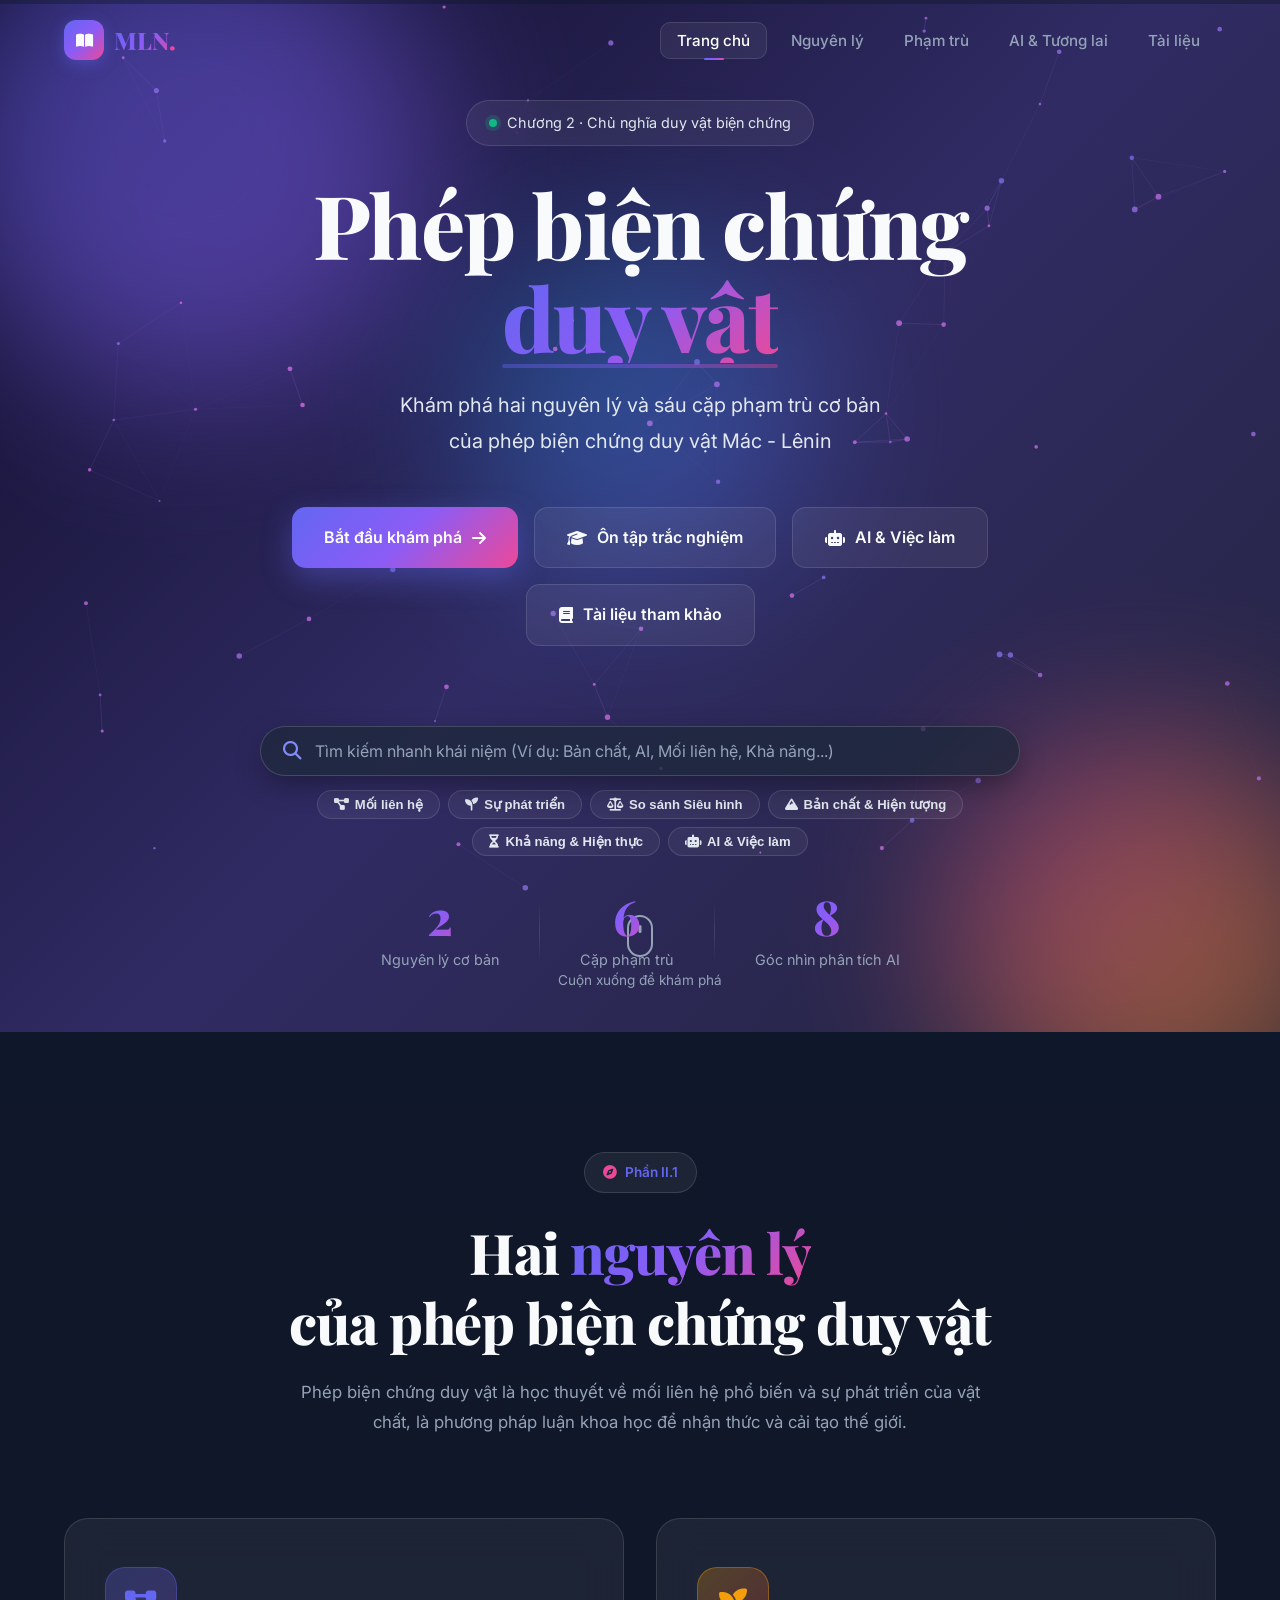
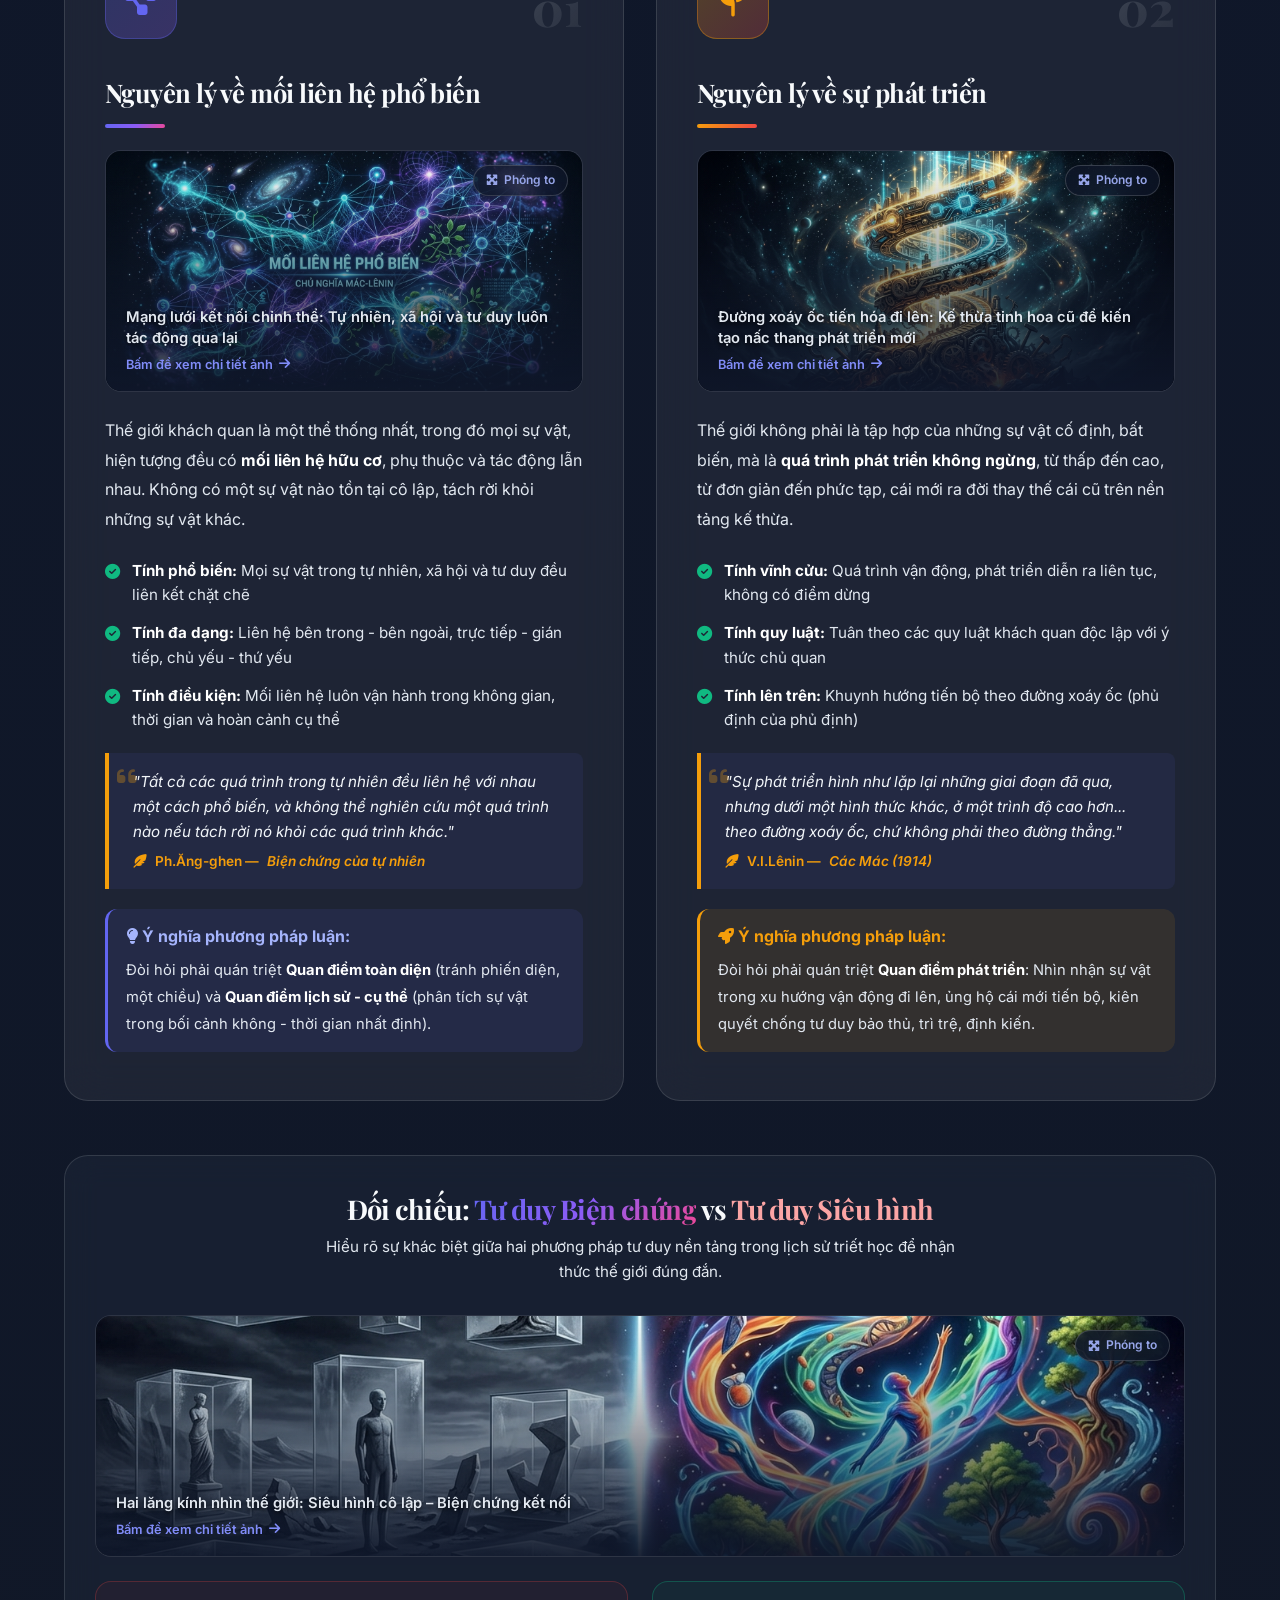
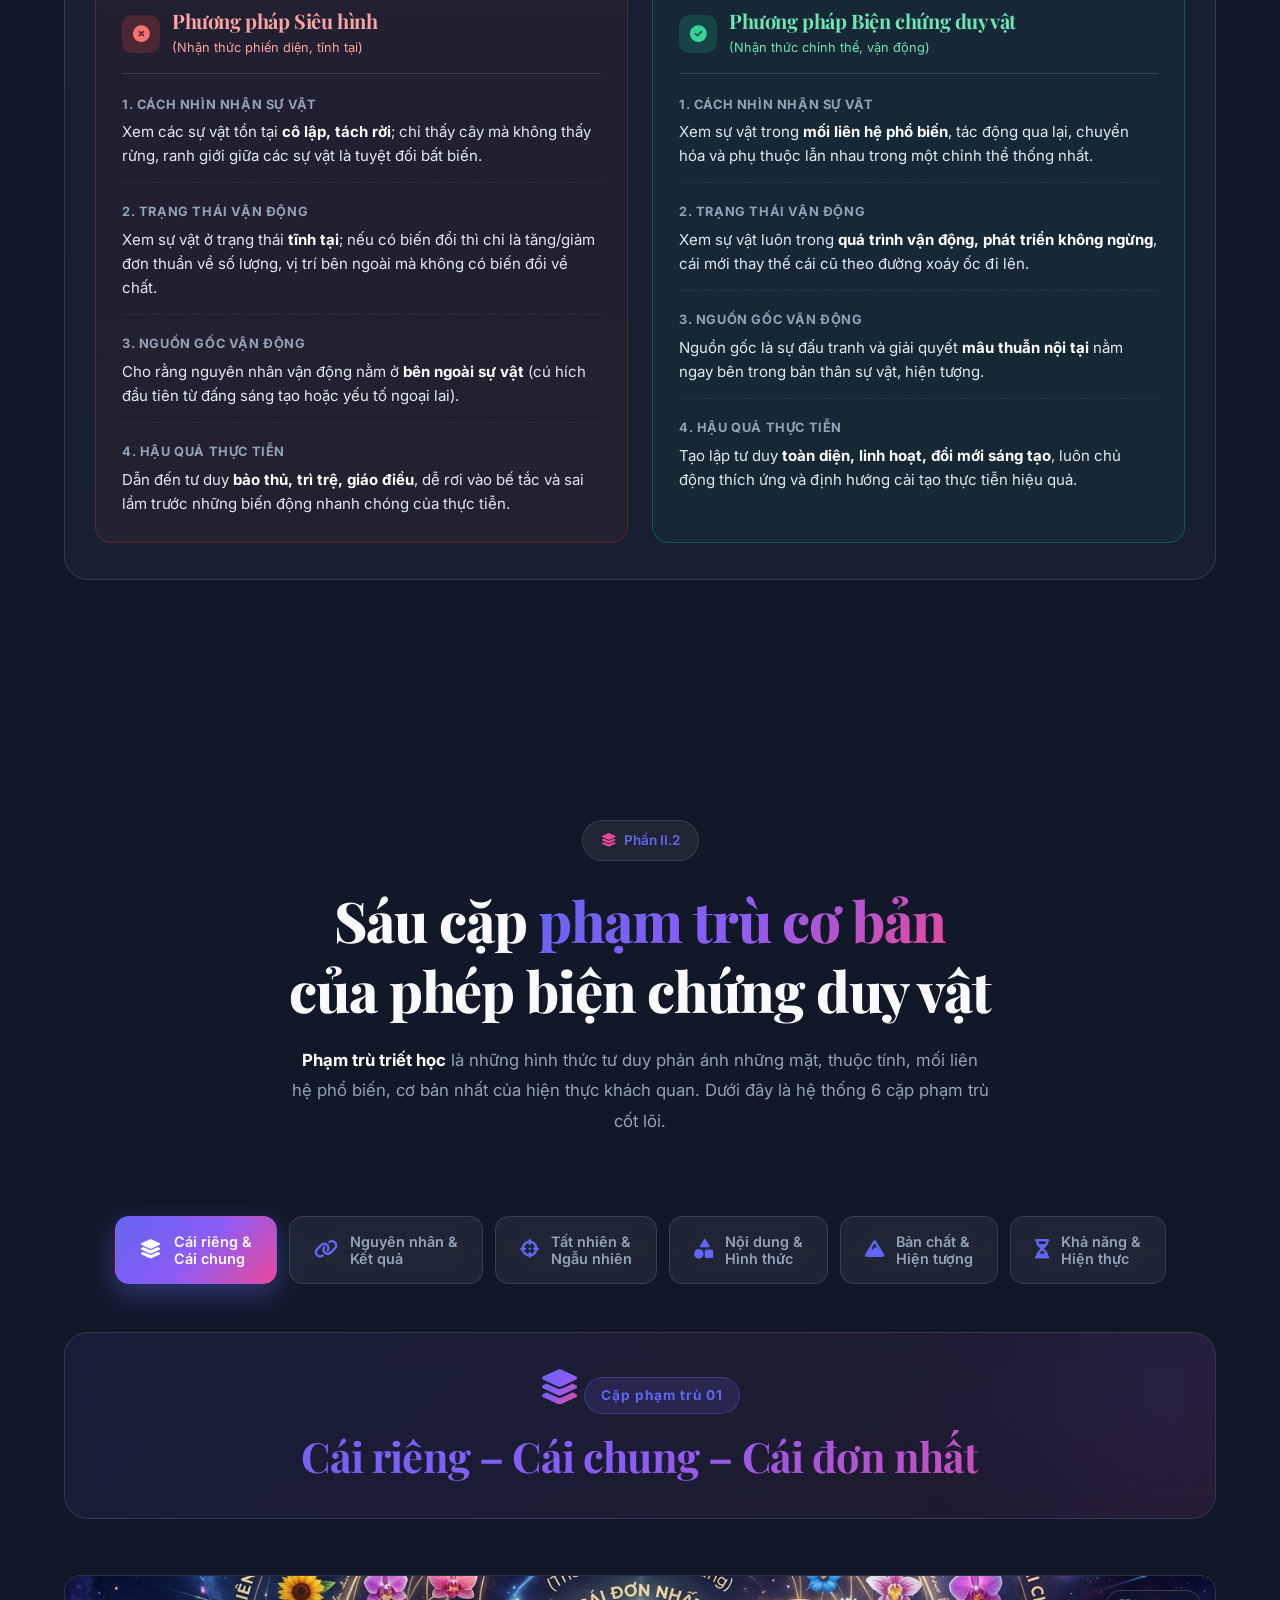
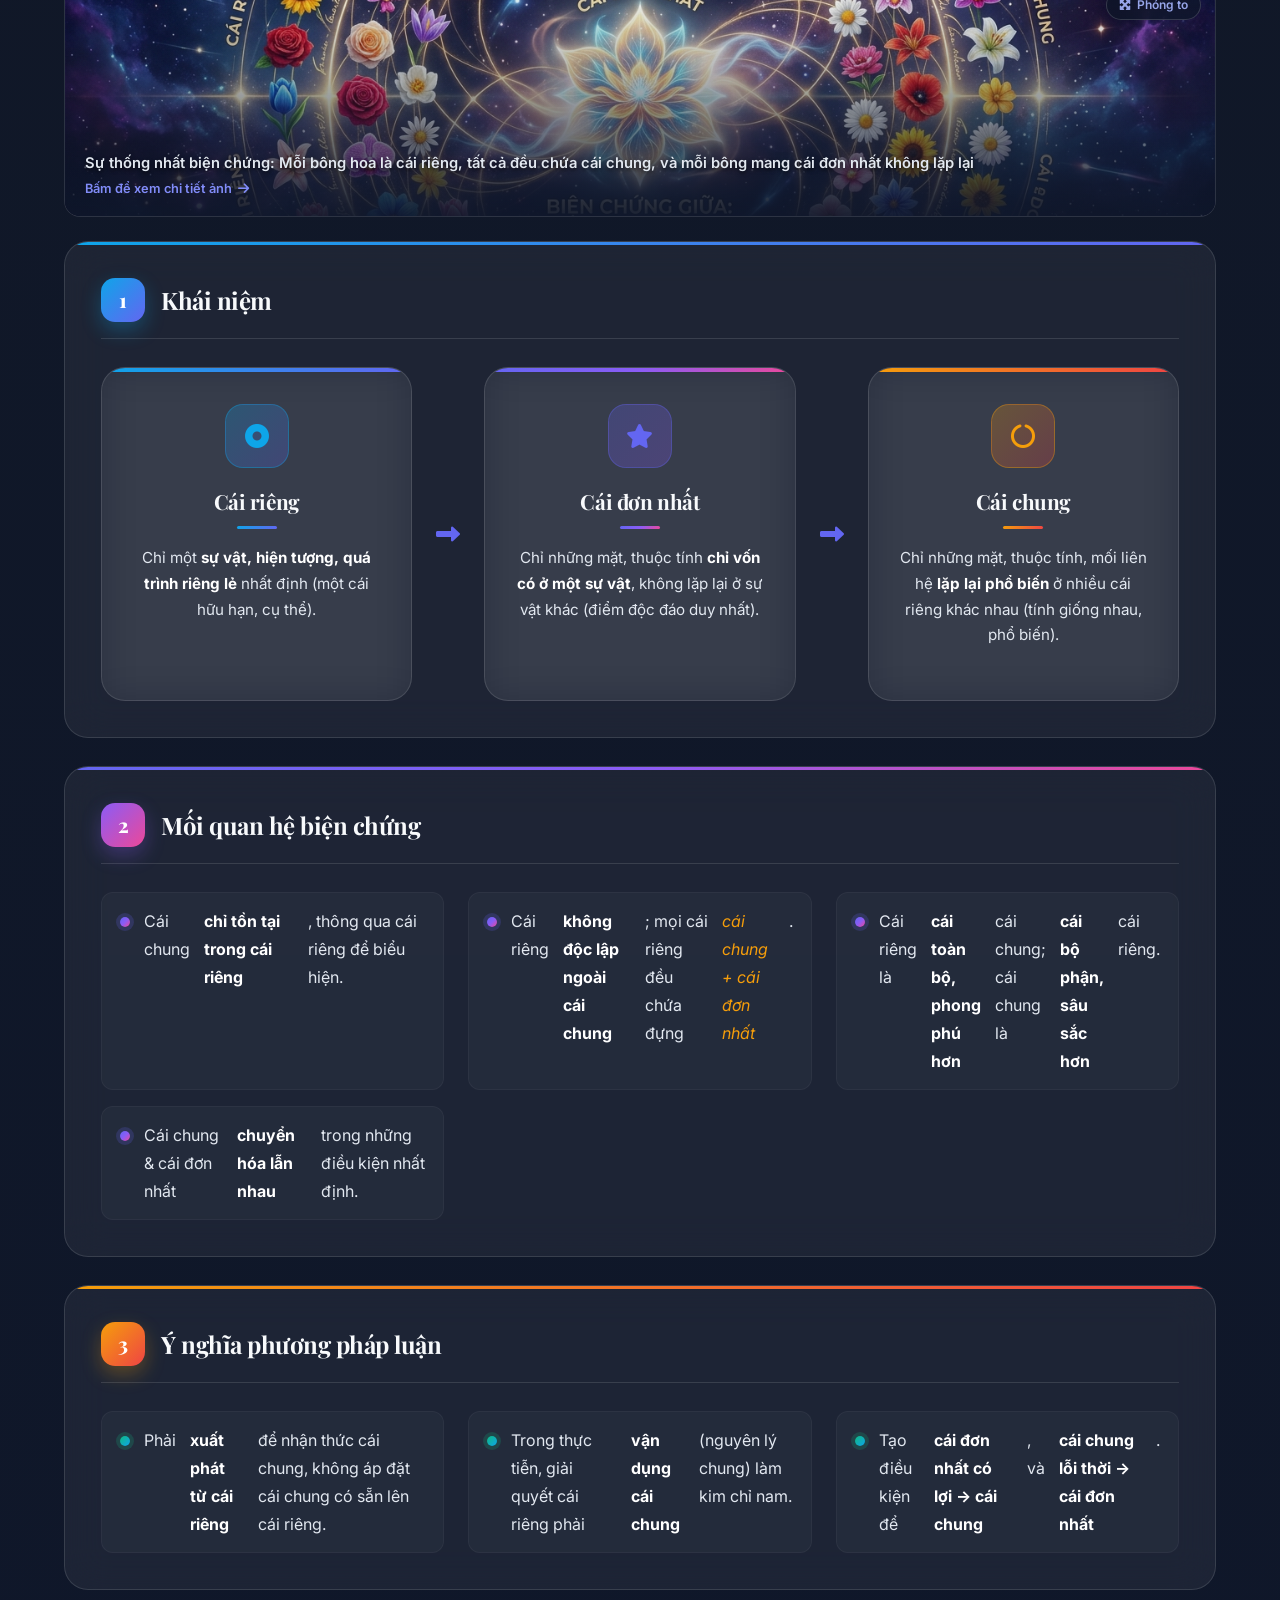
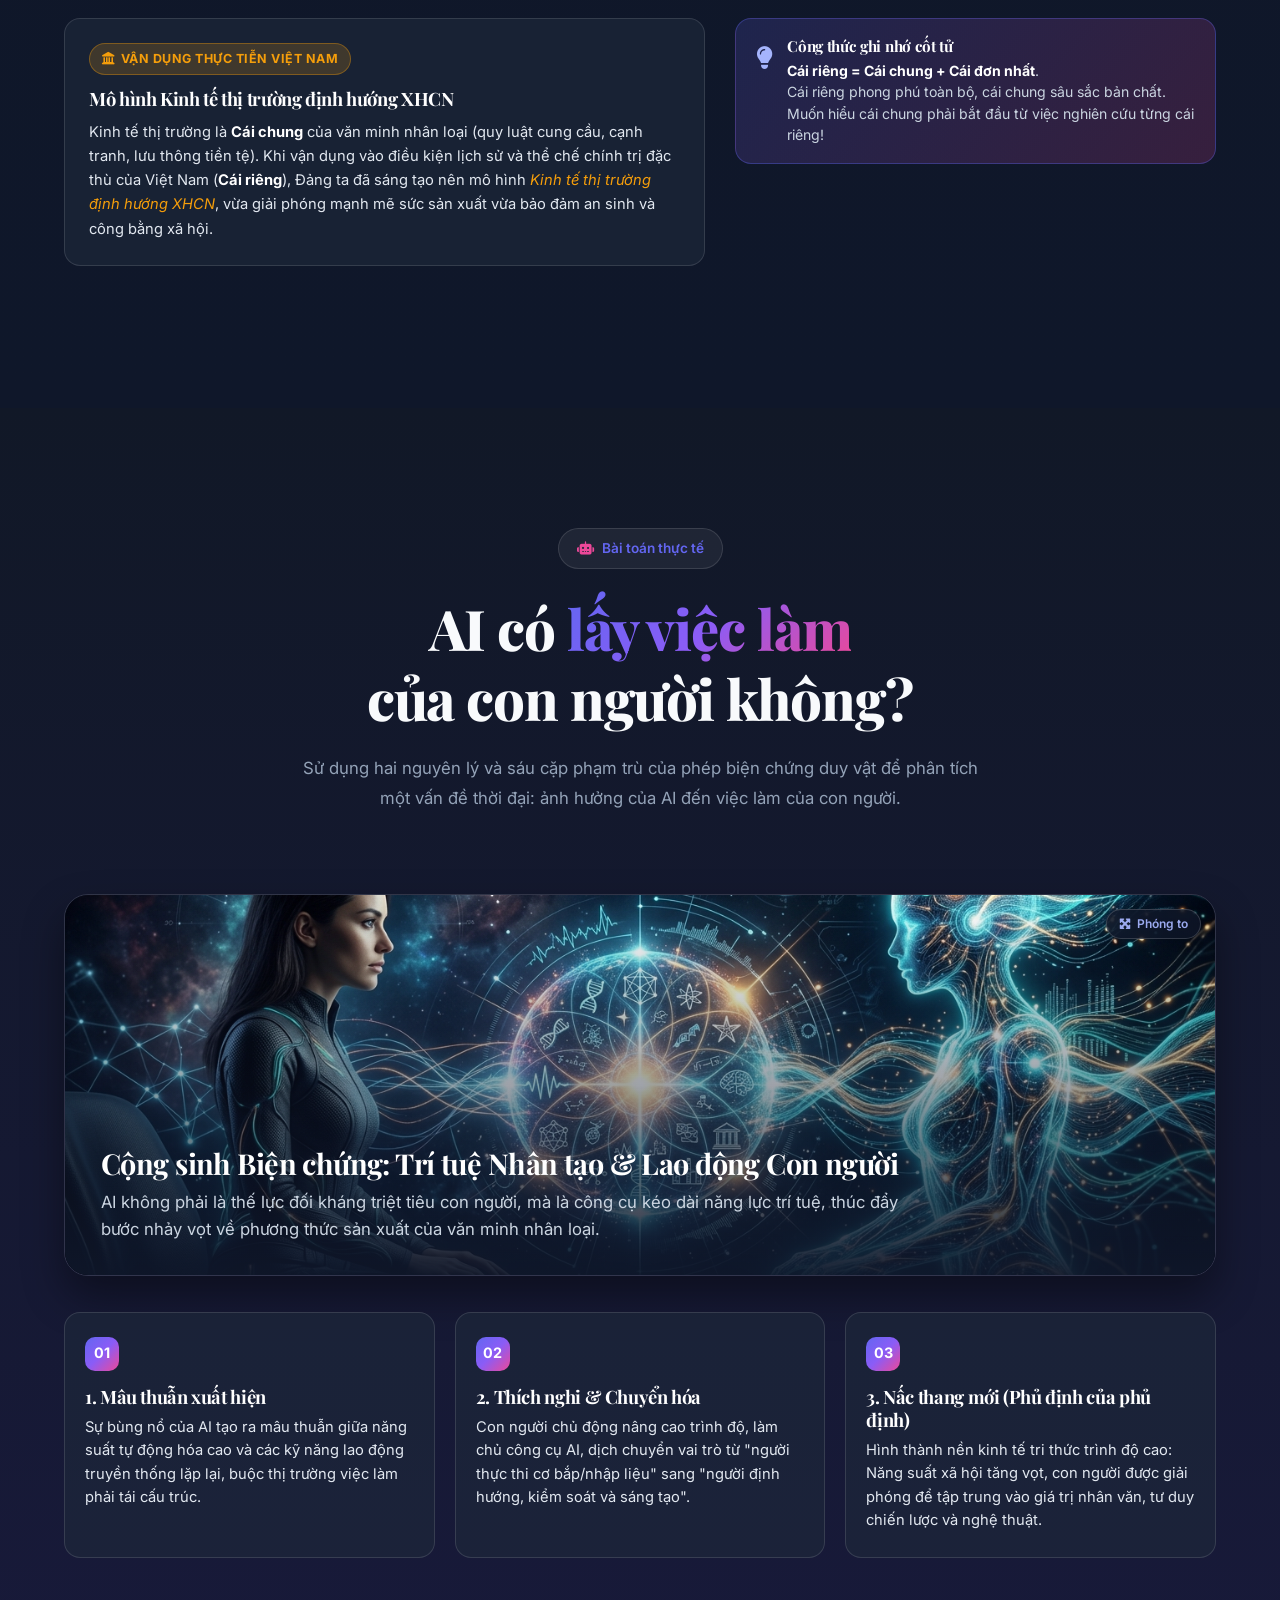
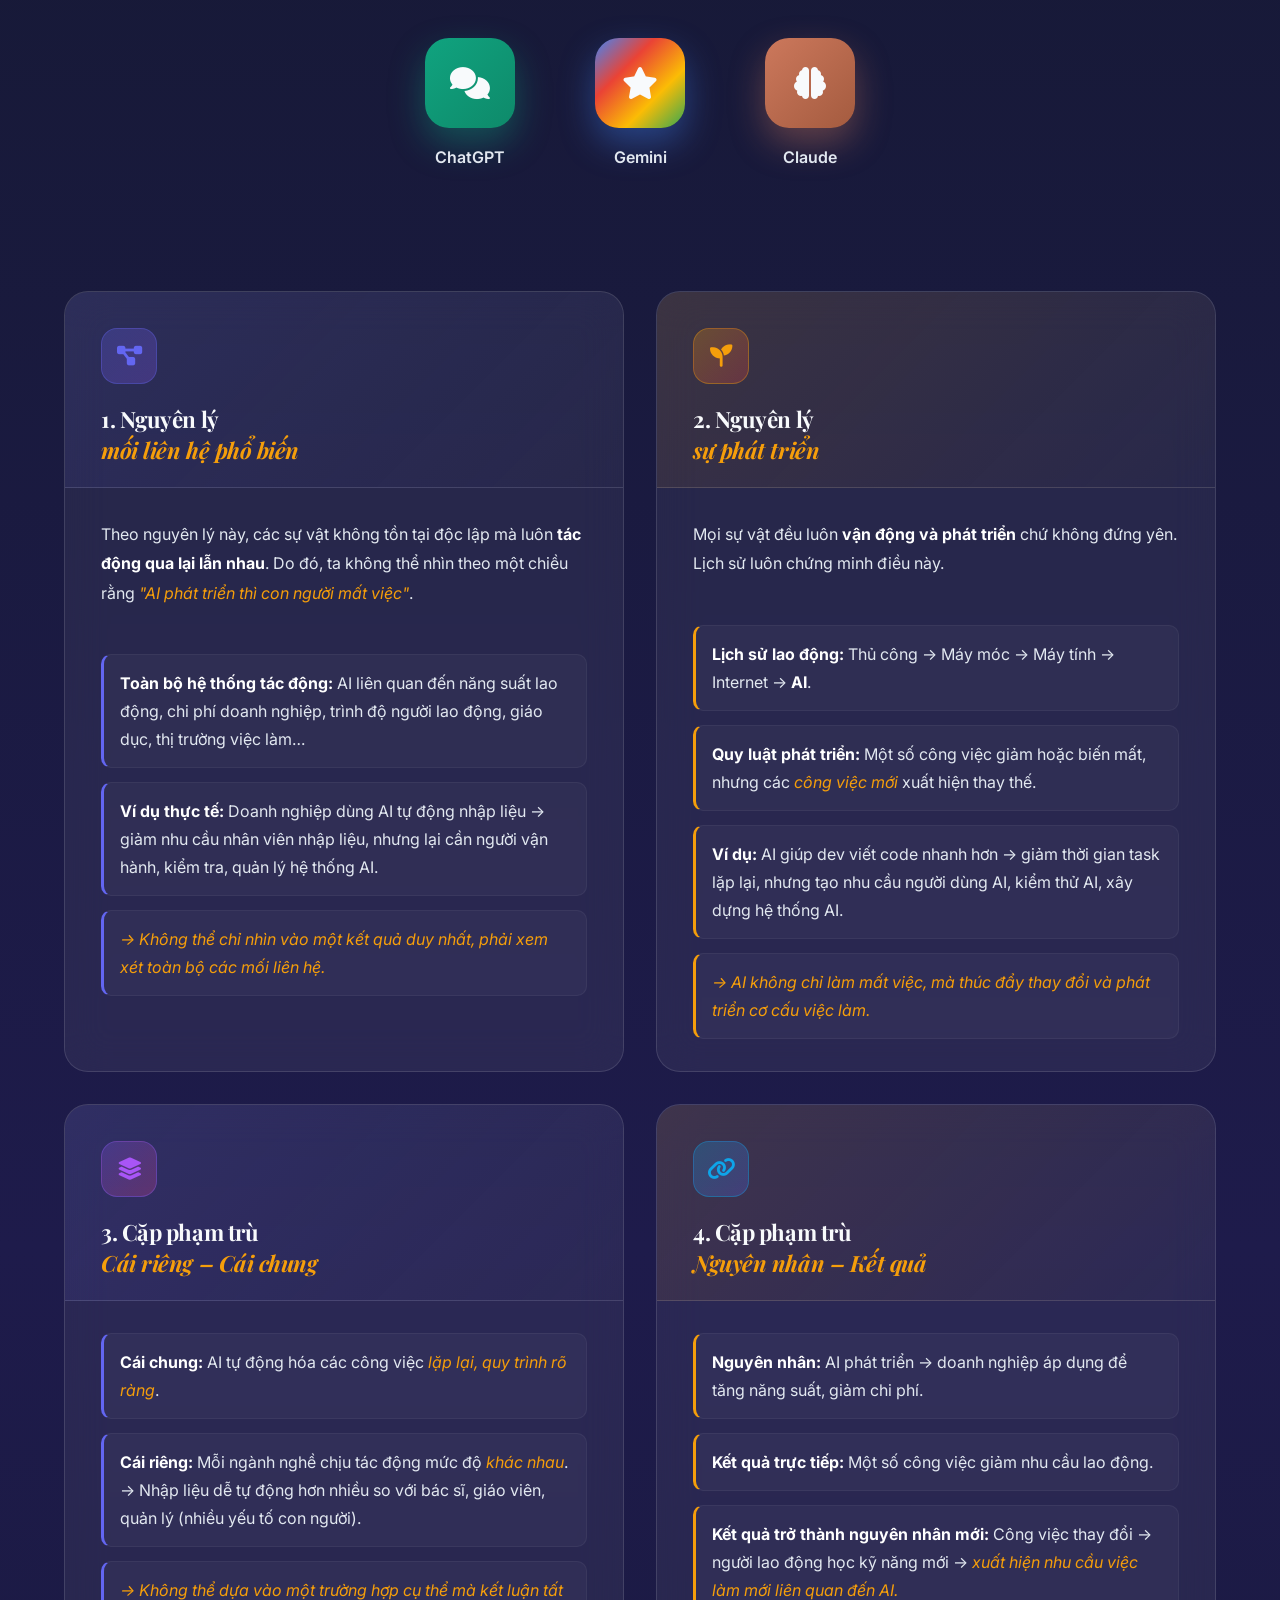
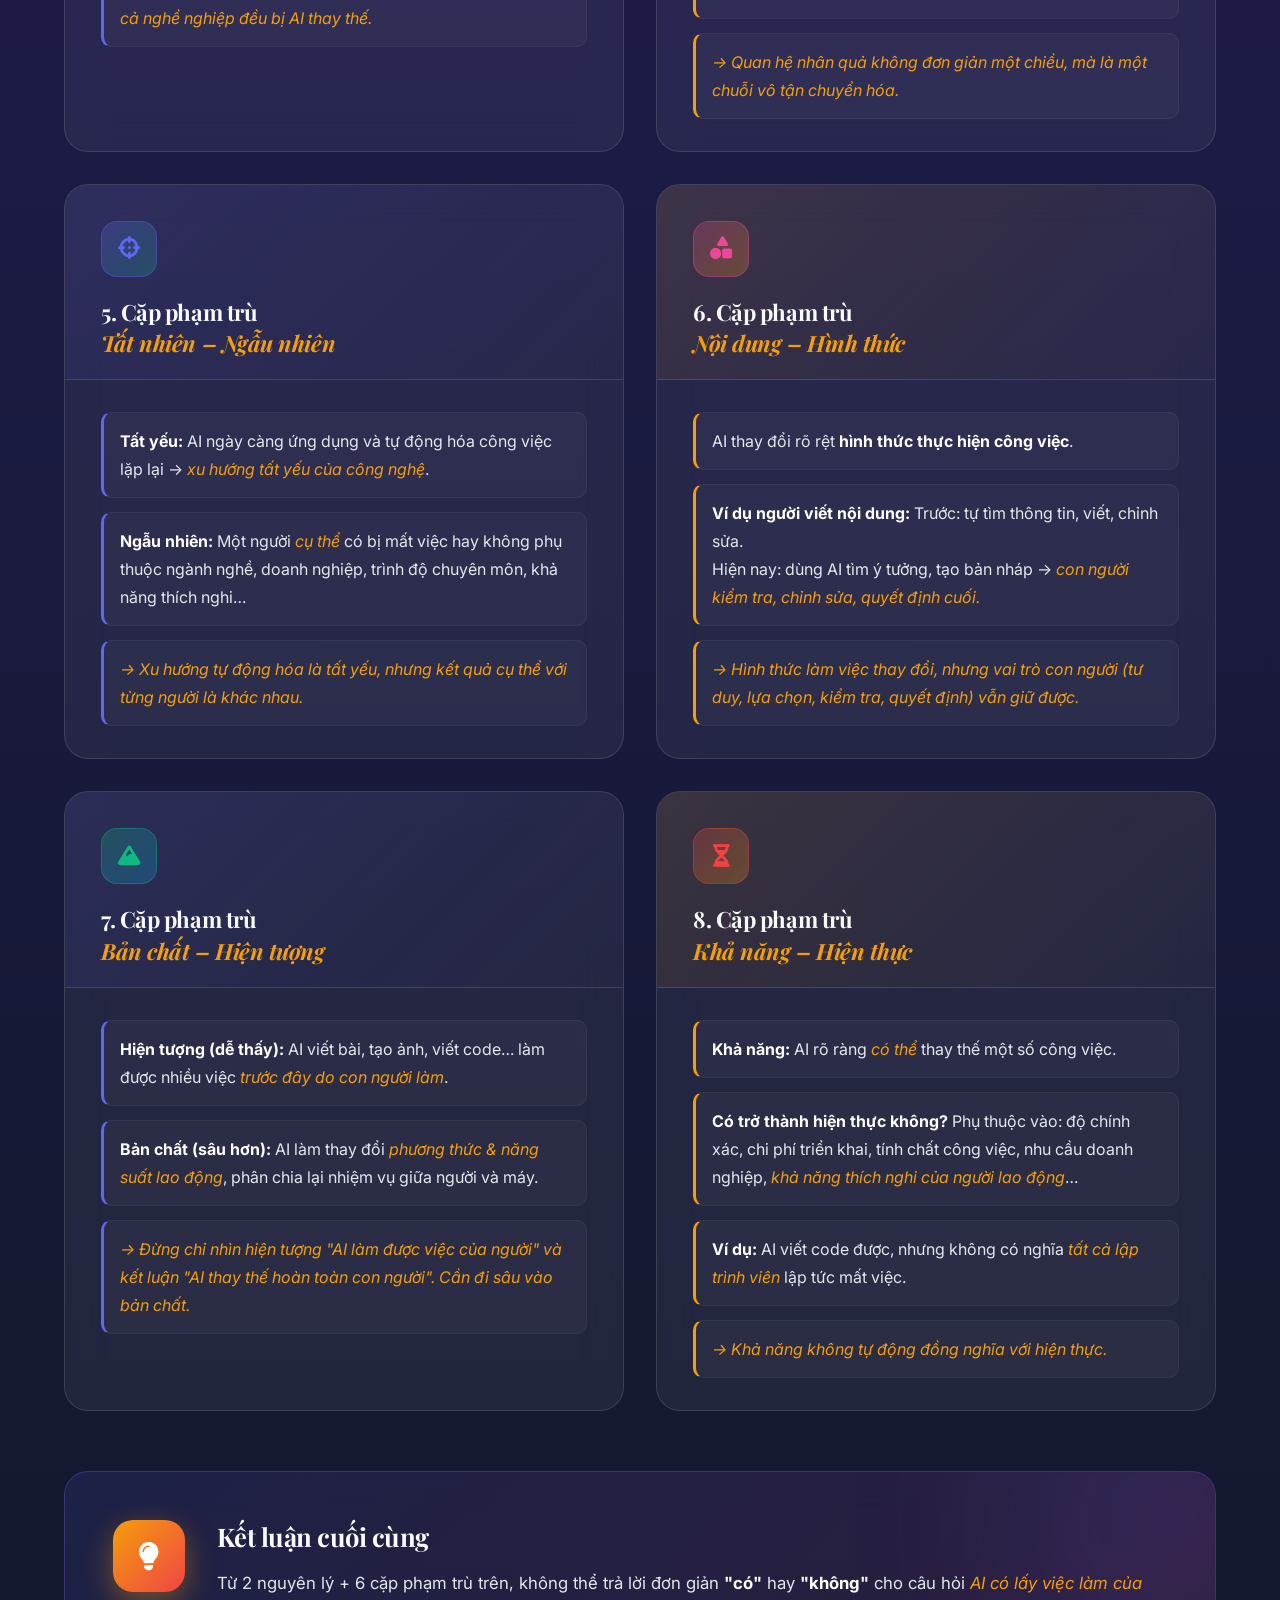
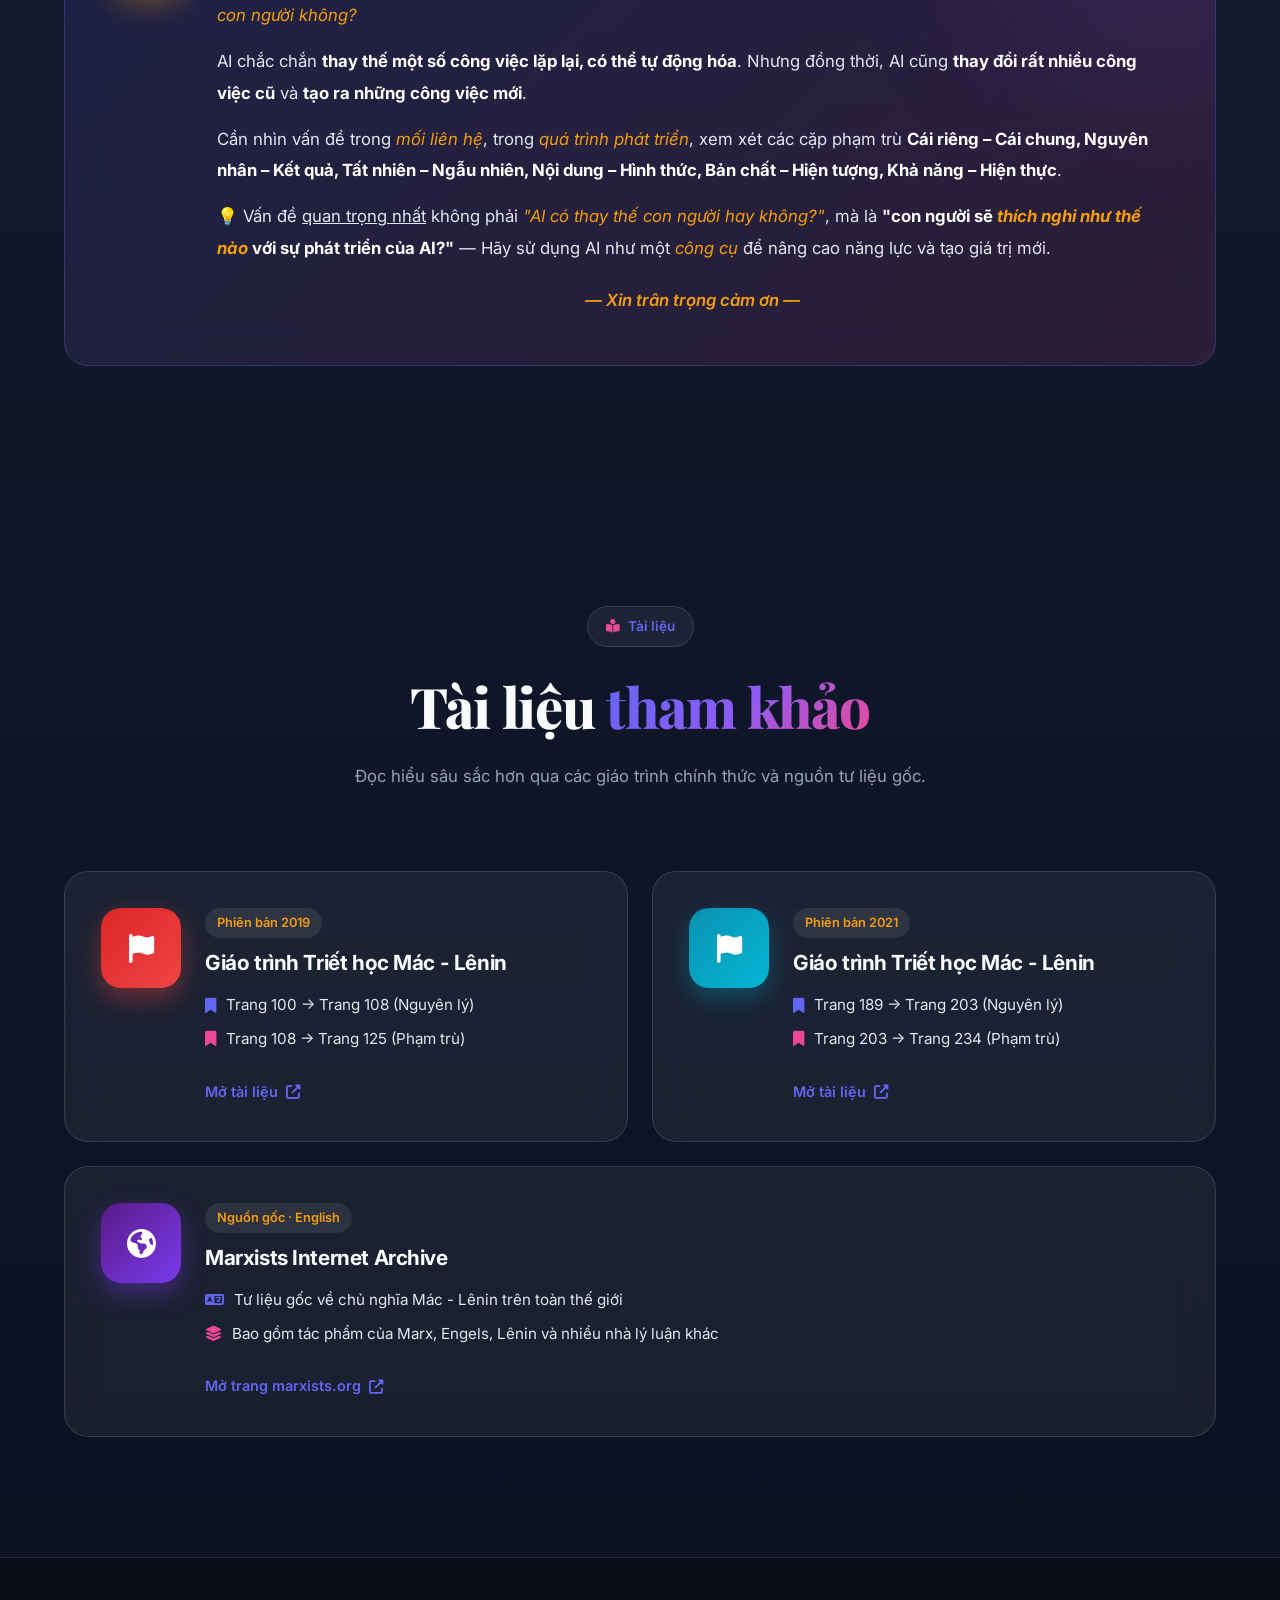
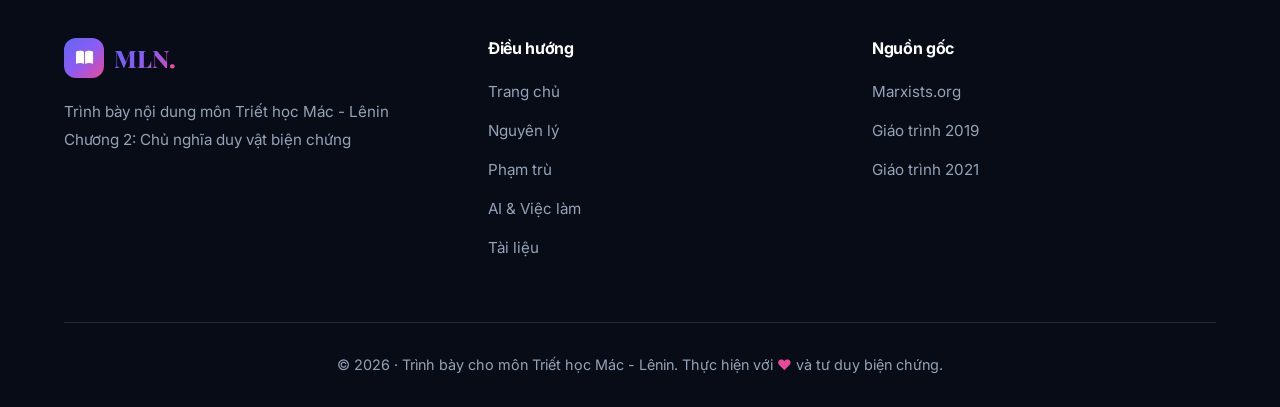
==== commit 611a0af3: "final" ====
--- a/index.html
+++ b/index.html
@@ -15,6 +15,11 @@
 </head>
 
 <body>
+    <!-- Reading Progress Bar -->
+    <div id="reading-progress-container">
+        <div id="reading-progress-bar"></div>
+    </div>
+
     <div class="particles-bg">
         <canvas id="particles-canvas"></canvas>
     </div>
@@ -77,7 +82,25 @@
                     <span>Tài liệu tham khảo</span>
                 </a>
             </div>
-            <div class="hero-stats animate-fade-in delay-3">
+
+            <!-- Quick Concept Search -->
+            <div class="search-widget-wrap animate-slide-up delay-3">
+                <div class="search-input-box">
+                    <i class="fas fa-search search-icon"></i>
+                    <input type="text" id="concept-search-input" placeholder="Tìm kiếm nhanh khái niệm (Ví dụ: Bản chất, AI, Mối liên hệ, Khả năng...)" autocomplete="off">
+                    <button class="search-clear-btn" id="search-clear-btn" title="Xóa tìm kiếm"><i class="fas fa-times"></i></button>
+                </div>
+                <div class="search-tags">
+                    <button class="search-tag-chip" data-query="mối liên hệ"><i class="fas fa-project-diagram"></i> Mối liên hệ</button>
+                    <button class="search-tag-chip" data-query="phát triển"><i class="fas fa-seedling"></i> Sự phát triển</button>
+                    <button class="search-tag-chip" data-query="siêu hình"><i class="fas fa-balance-scale"></i> So sánh Siêu hình</button>
+                    <button class="search-tag-chip" data-query="bản chất"><i class="fas fa-mountain"></i> Bản chất & Hiện tượng</button>
+                    <button class="search-tag-chip" data-query="khả năng"><i class="fas fa-hourglass-half"></i> Khả năng & Hiện thực</button>
+                    <button class="search-tag-chip" data-query="ai"><i class="fas fa-robot"></i> AI & Việc làm</button>
+                </div>
+            </div>
+
+            <div class="hero-stats animate-fade-in delay-3" style="margin-top: 36px;">
                 <div class="stat-item">
                     <div class="stat-number" data-target="2">0</div>
                     <div class="stat-label">Nguyên lý cơ bản</div>
@@ -120,7 +143,7 @@
             </div>
 
             <div class="principles-grid">
-                <article class="principle-card reveal left">
+                <article class="principle-card reveal left" id="principle-1-card">
                     <div class="card-glow"></div>
                     <div class="card-icon">
                         <div class="icon-circle">
@@ -131,29 +154,52 @@
                     <div class="card-body">
                         <h3 class="card-title">Nguyên lý về mối liên hệ phổ biến</h3>
                         <div class="card-divider"></div>
+                        
+                        <!-- Visual Image Card -->
+                        <div class="visual-card-banner" data-img="assets/images/principle_connection.jpg" data-title="Nguyên lý Mối liên hệ phổ biến" data-desc="Minh họa tính chỉnh thể, thống nhất của thế giới khách quan qua mạng lưới kết nối vô tận giữa tự nhiên, tư duy và xã hội.">
+                            <img src="assets/images/principle_connection.jpg" alt="Nguyên lý Mối liên hệ phổ biến" loading="lazy">
+                            <div class="visual-badge"><i class="fas fa-expand-arrows-alt"></i> Phóng to</div>
+                            <div class="visual-card-overlay">
+                                <div class="visual-card-caption">Mạng lưới kết nối chỉnh thể: Tự nhiên, xã hội và tư duy luôn tác động qua lại</div>
+                                <span class="visual-card-action">Bấm để xem chi tiết ảnh <i class="fas fa-arrow-right"></i></span>
+                            </div>
+                        </div>
+
                         <p class="card-text">
                             Thế giới khách quan là một thể thống nhất, trong đó mọi sự vật, hiện tượng
                             đều có <strong>mối liên hệ hữu cơ</strong>, phụ thuộc và tác động lẫn nhau.
                             Không có một sự vật nào tồn tại cô lập, tách rời khỏi những sự vật khác.
                         </p>
+                        
                         <div class="card-points">
                             <div class="point-item">
                                 <i class="fas fa-check-circle"></i>
-                                <span><strong>Tính phổ biến:</strong> Mọi sự vật đều liên kết với nhau</span>
+                                <span><strong>Tính phổ biến:</strong> Mọi sự vật trong tự nhiên, xã hội và tư duy đều liên kết chặt chẽ</span>
                             </div>
                             <div class="point-item">
                                 <i class="fas fa-check-circle"></i>
-                                <span><strong>Tính đa dạng:</strong> Nhiều dạng liên hệ khác nhau</span>
+                                <span><strong>Tính đa dạng:</strong> Liên hệ bên trong - bên ngoài, trực tiếp - gián tiếp, chủ yếu - thứ yếu</span>
                             </div>
                             <div class="point-item">
                                 <i class="fas fa-check-circle"></i>
-                                <span><strong>Tính điều kiện:</strong> Liên hệ thay đổi theo điều kiện</span>
-                            </div>
+                                <span><strong>Tính điều kiện:</strong> Mối liên hệ luôn vận hành trong không gian, thời gian và hoàn cảnh cụ thể</span>
+                            </div>
+                        </div>
+
+                        <div class="quote-callout">
+                            <i class="fas fa-quote-left quote-icon"></i>
+                            <p>"Tất cả các quá trình trong tự nhiên đều liên hệ với nhau một cách phổ biến, và không thể nghiên cứu một quá trình nào nếu tách rời nó khỏi các quá trình khác."</p>
+                            <div class="quote-author"><i class="fas fa-feather-alt"></i> Ph.Ăng-ghen — <em>Biện chứng của tự nhiên</em></div>
+                        </div>
+
+                        <div style="margin-top: 18px; padding: 14px 18px; background: rgba(99, 102, 241, 0.1); border-radius: 12px; border-left: 3px solid var(--primary);">
+                            <strong style="color: #a5b4fc; display: block; margin-bottom: 6px;"><i class="fas fa-lightbulb"></i> Ý nghĩa phương pháp luận:</strong>
+                            <span style="font-size: 0.92rem; color: var(--light-2);">Đòi hỏi phải quán triệt <strong>Quan điểm toàn diện</strong> (tránh phiến diện, một chiều) và <strong>Quan điểm lịch sử - cụ thể</strong> (phân tích sự vật trong bối cảnh không - thời gian nhất định).</span>
                         </div>
                     </div>
                 </article>
 
-                <article class="principle-card reveal right">
+                <article class="principle-card reveal right" id="principle-2-card">
                     <div class="card-glow"></div>
                     <div class="card-icon">
                         <div class="icon-circle secondary">
@@ -164,27 +210,120 @@
                     <div class="card-body">
                         <h3 class="card-title">Nguyên lý về sự phát triển</h3>
                         <div class="card-divider"></div>
+
+                        <!-- Visual Image Card -->
+                        <div class="visual-card-banner" data-img="assets/images/principle_development.jpg" data-title="Nguyên lý về sự phát triển" data-desc="Sự vận động biện chứng theo đường xoáy ốc đi lên, cái mới kế thừa và thay thế cái cũ từ công cụ sơ khai đến cách mạng công nghệ số.">
+                            <img src="assets/images/principle_development.jpg" alt="Nguyên lý về sự phát triển" loading="lazy">
+                            <div class="visual-badge"><i class="fas fa-expand-arrows-alt"></i> Phóng to</div>
+                            <div class="visual-card-overlay">
+                                <div class="visual-card-caption">Đường xoáy ốc tiến hóa đi lên: Kế thừa tinh hoa cũ để kiến tạo nấc thang phát triển mới</div>
+                                <span class="visual-card-action">Bấm để xem chi tiết ảnh <i class="fas fa-arrow-right"></i></span>
+                            </div>
+                        </div>
+
                         <p class="card-text">
                             Thế giới không phải là tập hợp của những sự vật cố định, bất biến,
                             mà là <strong>quá trình phát triển không ngừng</strong>, từ thấp đến cao,
-                            từ đơn giản đến phức tạp, với sự lặp lại hình thức nhưng có nội dung mới.
+                            từ đơn giản đến phức tạp, cái mới ra đời thay thế cái cũ trên nền tảng kế thừa.
                         </p>
+                        
                         <div class="card-points">
                             <div class="point-item">
                                 <i class="fas fa-check-circle"></i>
-                                <span><strong>Tính vĩnh cửu:</strong> Phát triển không có điểm cuối</span>
+                                <span><strong>Tính vĩnh cửu:</strong> Quá trình vận động, phát triển diễn ra liên tục, không có điểm dừng</span>
                             </div>
                             <div class="point-item">
                                 <i class="fas fa-check-circle"></i>
-                                <span><strong>Tính quy luật:</strong> Tuân theo quy luật khách quan</span>
+                                <span><strong>Tính quy luật:</strong> Tuân theo các quy luật khách quan độc lập với ý thức chủ quan</span>
                             </div>
                             <div class="point-item">
                                 <i class="fas fa-check-circle"></i>
-                                <span><strong>Tính lên trên:</strong> Từ thấp đến cao, tiến bộ</span>
-                            </div>
+                                <span><strong>Tính lên trên:</strong> Khuynh hướng tiến bộ theo đường xoáy ốc (phủ định của phủ định)</span>
+                            </div>
+                        </div>
+
+                        <div class="quote-callout">
+                            <i class="fas fa-quote-left quote-icon"></i>
+                            <p>"Sự phát triển hình như lặp lại những giai đoạn đã qua, nhưng dưới một hình thức khác, ở một trình độ cao hơn... theo đường xoáy ốc, chứ không phải theo đường thẳng."</p>
+                            <div class="quote-author"><i class="fas fa-feather-alt"></i> V.I.Lênin — <em>Các Mác (1914)</em></div>
+                        </div>
+
+                        <div style="margin-top: 18px; padding: 14px 18px; background: rgba(245, 158, 11, 0.1); border-radius: 12px; border-left: 3px solid var(--accent);">
+                            <strong style="color: var(--accent); display: block; margin-bottom: 6px;"><i class="fas fa-rocket"></i> Ý nghĩa phương pháp luận:</strong>
+                            <span style="font-size: 0.92rem; color: var(--light-2);">Đòi hỏi phải quán triệt <strong>Quan điểm phát triển</strong>: Nhìn nhận sự vật trong xu hướng vận động đi lên, ủng hộ cái mới tiến bộ, kiên quyết chống tư duy bảo thủ, trì trệ, định kiến.</span>
                         </div>
                     </div>
                 </article>
+            </div>
+
+            <!-- Dialectics vs Metaphysics Comparison Table -->
+            <div class="comparison-section-box reveal" id="comparison-box">
+                <h3 class="comparison-title">Đối chiếu: <span class="gradient-text">Tư duy Biện chứng</span> vs <span style="color:#fca5a5;">Tư duy Siêu hình</span></h3>
+                <p class="comparison-subtitle">Hiểu rõ sự khác biệt giữa hai phương pháp tư duy nền tảng trong lịch sử triết học để nhận thức thế giới đúng đắn.</p>
+
+                <!-- Visual Image Card: Biện chứng vs Siêu hình -->
+                <div class="visual-card-banner" data-img="assets/images/dialectics_comparison.jpg" data-title="Đối chiếu hai Phương pháp Tư duy" data-desc="Bên trái: Thế giới siêu hình – cô lập, tĩnh tại, đen trắng, sự vật bị giam trong lồng kính tách rời. Bên phải: Thế giới biện chứng – sống động, kết nối, vận động, đầy sắc màu và sinh khí.">
+                    <img src="assets/images/dialectics_comparison.jpg" alt="Tư duy Biện chứng vs Siêu hình" loading="lazy">
+                    <div class="visual-badge"><i class="fas fa-expand-arrows-alt"></i> Phóng to</div>
+                    <div class="visual-card-overlay">
+                        <div class="visual-card-caption">Hai lăng kính nhìn thế giới: Siêu hình cô lập – Biện chứng kết nối</div>
+                        <span class="visual-card-action">Bấm để xem chi tiết ảnh <i class="fas fa-arrow-right"></i></span>
+                    </div>
+                </div>
+
+                <div class="comparison-grid-table">
+                    <div class="comparison-col metaphysics">
+                        <div class="comparison-col-header">
+                            <div class="comparison-badge-icon"><i class="fas fa-times-circle"></i></div>
+                            <div>
+                                <h3>Phương pháp Siêu hình</h3>
+                                <span style="font-size:0.8rem; color:#fca5a5;">(Nhận thức phiến diện, tĩnh tại)</span>
+                            </div>
+                        </div>
+                        <div class="comparison-item-row">
+                            <div class="comparison-label">1. Cách nhìn nhận sự vật</div>
+                            <div class="comparison-desc">Xem các sự vật tồn tại <strong>cô lập, tách rời</strong>; chỉ thấy cây mà không thấy rừng, ranh giới giữa các sự vật là tuyệt đối bất biến.</div>
+                        </div>
+                        <div class="comparison-item-row">
+                            <div class="comparison-label">2. Trạng thái vận động</div>
+                            <div class="comparison-desc">Xem sự vật ở trạng thái <strong>tĩnh tại</strong>; nếu có biến đổi thì chỉ là tăng/giảm đơn thuần về số lượng, vị trí bên ngoài mà không có biến đổi về chất.</div>
+                        </div>
+                        <div class="comparison-item-row">
+                            <div class="comparison-label">3. Nguồn gốc vận động</div>
+                            <div class="comparison-desc">Cho rằng nguyên nhân vận động nằm ở <strong>bên ngoài sự vật</strong> (cú hích đầu tiên từ đấng sáng tạo hoặc yếu tố ngoại lai).</div>
+                        </div>
+                        <div class="comparison-item-row">
+                            <div class="comparison-label">4. Hậu quả thực tiễn</div>
+                            <div class="comparison-desc">Dẫn đến tư duy <strong>bảo thủ, trì trệ, giáo điều</strong>, dễ rơi vào bế tắc và sai lầm trước những biến động nhanh chóng của thực tiễn.</div>
+                        </div>
+                    </div>
+
+                    <div class="comparison-col dialectics">
+                        <div class="comparison-col-header">
+                            <div class="comparison-badge-icon"><i class="fas fa-check-circle"></i></div>
+                            <div>
+                                <h3>Phương pháp Biện chứng duy vật</h3>
+                                <span style="font-size:0.8rem; color:#6ee7b7;">(Nhận thức chỉnh thể, vận động)</span>
+                            </div>
+                        </div>
+                        <div class="comparison-item-row">
+                            <div class="comparison-label">1. Cách nhìn nhận sự vật</div>
+                            <div class="comparison-desc">Xem sự vật trong <strong>mối liên hệ phổ biến</strong>, tác động qua lại, chuyển hóa và phụ thuộc lẫn nhau trong một chỉnh thể thống nhất.</div>
+                        </div>
+                        <div class="comparison-item-row">
+                            <div class="comparison-label">2. Trạng thái vận động</div>
+                            <div class="comparison-desc">Xem sự vật luôn trong <strong>quá trình vận động, phát triển không ngừng</strong>, cái mới thay thế cái cũ theo đường xoáy ốc đi lên.</div>
+                        </div>
+                        <div class="comparison-item-row">
+                            <div class="comparison-label">3. Nguồn gốc vận động</div>
+                            <div class="comparison-desc">Nguồn gốc là sự đấu tranh và giải quyết <strong>mâu thuẫn nội tại</strong> nằm ngay bên trong bản thân sự vật, hiện tượng.</div>
+                        </div>
+                        <div class="comparison-item-row">
+                            <div class="comparison-label">4. Hậu quả thực tiễn</div>
+                            <div class="comparison-desc">Tạo lập tư duy <strong>toàn diện, linh hoạt, đổi mới sáng tạo</strong>, luôn chủ động thích ứng và định hướng cải tạo thực tiễn hiệu quả.</div>
+                        </div>
+                    </div>
+                </div>
             </div>
         </div>
     </section>
@@ -244,6 +383,16 @@
                         <h2>Cái riêng – Cái chung – Cái đơn nhất</h2>
                     </div>
 
+                    <!-- Visual Image Card: Cái riêng - Cái chung - Cái đơn nhất -->
+                    <div class="visual-card-banner" data-img="assets/images/particular_general.jpg" data-title="Cặp phạm trù Cái riêng – Cái chung – Cái đơn nhất" data-desc="Nhiều bông hoa đa dạng (cái riêng) cùng chia sẻ thuộc tính 'hoa' (cái chung), nhưng mỗi bông mang nét riêng biệt không lặp lại (cái đơn nhất). Cái chung tồn tại trong cái riêng, cái riêng phong phú hơn cái chung.">
+                        <img src="assets/images/particular_general.jpg" alt="Cái riêng – Cái chung – Cái đơn nhất" loading="lazy">
+                        <div class="visual-badge"><i class="fas fa-expand-arrows-alt"></i> Phóng to</div>
+                        <div class="visual-card-overlay">
+                            <div class="visual-card-caption">Sự thống nhất biện chứng: Mỗi bông hoa là cái riêng, tất cả đều chứa cái chung, và mỗi bông mang cái đơn nhất không lặp lại</div>
+                            <span class="visual-card-action">Bấm để xem chi tiết ảnh <i class="fas fa-arrow-right"></i></span>
+                        </div>
+                    </div>
+
                     <div class="sub-section concept reveal">
                         <div class="sub-section-header">
                             <span class="badge-num">1</span>
@@ -319,6 +468,24 @@
                             </li>
                         </ul>
                     </div>
+
+                    <!-- Enhanced Practical Case Study & Takeaway -->
+                    <div class="category-dual-layout reveal">
+                        <div class="case-study-box">
+                            <span class="case-study-badge"><i class="fas fa-landmark"></i> Vận dụng thực tiễn Việt Nam</span>
+                            <h4 class="case-study-title">Mô hình Kinh tế thị trường định hướng XHCN</h4>
+                            <p class="case-study-text">
+                                Kinh tế thị trường là <strong>Cái chung</strong> của văn minh nhân loại (quy luật cung cầu, cạnh tranh, lưu thông tiền tệ). Khi vận dụng vào điều kiện lịch sử và thể chế chính trị đặc thù của Việt Nam (<strong>Cái riêng</strong>), Đảng ta đã sáng tạo nên mô hình <em>Kinh tế thị trường định hướng XHCN</em>, vừa giải phóng mạnh mẽ sức sản xuất vừa bảo đảm an sinh và công bằng xã hội.
+                            </p>
+                        </div>
+                        <div class="key-takeaway-pill">
+                            <div class="takeaway-icon"><i class="fas fa-lightbulb"></i></div>
+                            <div class="takeaway-content">
+                                <h4>Công thức ghi nhớ cốt tử</h4>
+                                <p><strong>Cái riêng = Cái chung + Cái đơn nhất</strong>.<br>Cái riêng phong phú toàn bộ, cái chung sâu sắc bản chất. Muốn hiểu cái chung phải bắt đầu từ việc nghiên cứu từng cái riêng!</p>
+                            </div>
+                        </div>
+                    </div>
                 </div>
 
                 <!-- ===== TAB 2: NGUYÊN NHÂN – KẾT QUẢ ===== -->
@@ -327,6 +494,16 @@
                         <i class="fas fa-link"></i>
                         <span>Cặp phạm trù 02</span>
                         <h2>Nguyên nhân – Kết quả</h2>
+                    </div>
+
+                    <!-- Visual Image Card: Nguyên nhân - Kết quả -->
+                    <div class="visual-card-banner" data-img="assets/images/cause_effect.jpg" data-title="Cặp phạm trù Nguyên nhân – Kết quả" data-desc="Chuỗi domino triết học: Mỗi quân domino đổ (nguyên nhân) tạo ra sự biến đổi cho quân tiếp theo (kết quả), và kết quả đó lại trở thành nguyên nhân mới trong chuỗi nhân quả vô tận.">
+                        <img src="assets/images/cause_effect.jpg" alt="Nguyên nhân và Kết quả" loading="lazy">
+                        <div class="visual-badge"><i class="fas fa-expand-arrows-alt"></i> Phóng to</div>
+                        <div class="visual-card-overlay">
+                            <div class="visual-card-caption">Chuỗi nhân quả vô tận: Nguyên nhân sinh kết quả, kết quả tác động trở lại nguyên nhân</div>
+                            <span class="visual-card-action">Bấm để xem chi tiết ảnh <i class="fas fa-arrow-right"></i></span>
+                        </div>
                     </div>
 
                     <div class="tab-grid">
@@ -398,6 +575,24 @@
                                 để tạo tiền đề cho những nguyên nhân mới trong thực tiễn.</li>
                         </ul>
                     </div>
+
+                    <!-- Enhanced Practical Case Study & Takeaway -->
+                    <div class="category-dual-layout reveal">
+                        <div class="case-study-box">
+                            <span class="case-study-badge"><i class="fas fa-globe-asia"></i> Bài toán toàn cầu</span>
+                            <h4 class="case-study-title">Chuỗi Nhân quả trong Biến đổi Khí hậu</h4>
+                            <p class="case-study-text">
+                                Phát thải carbon (Nguyên nhân) → Trái đất nóng lên, băng tan (Kết quả). Tuy nhiên, băng tan làm giảm diện tích phản xạ nhiệt và giải phóng khí metan lại trở thành <strong>Nguyên nhân mới</strong> thúc đẩy nhiệt độ tăng phi mã (Kết quả tác động ngược lại nguyên nhân). Để giải quyết vấn đề, nhân loại phải triệt tiêu nguyên nhân gốc bằng cam kết phát thải ròng bằng 0 (Net Zero).
+                            </p>
+                        </div>
+                        <div class="key-takeaway-pill">
+                            <div class="takeaway-icon"><i class="fas fa-link"></i></div>
+                            <div class="takeaway-content">
+                                <h4>Quy tắc trị bệnh tận gốc</h4>
+                                <p>Nguyên nhân luôn đi trước kết quả. Muốn loại bỏ hậu quả xấu phải loại bỏ nguyên nhân sinh ra nó. Đừng chỉ trị ngọn mà quên gốc rễ!</p>
+                            </div>
+                        </div>
+                    </div>
                 </div>
 
                 <!-- ===== TAB 3: TẤT NHIÊN – NGẪU NHIÊN ===== -->
@@ -406,6 +601,16 @@
                         <i class="fas fa-crosshairs"></i>
                         <span>Cặp phạm trù 03</span>
                         <h2>Tất nhiên – Ngẫu nhiên</h2>
+                    </div>
+
+                    <!-- Visual Image Card: Tất nhiên - Ngẫu nhiên -->
+                    <div class="visual-card-banner" data-img="assets/images/necessity_chance.jpg" data-title="Cặp phạm trù Tất nhiên – Ngẫu nhiên" data-desc="Dòng sông chảy tất yếu về biển (tất nhiên) nhưng trải qua muôn vàn khúc ngoặt, phân nhánh bất ngờ (ngẫu nhiên). Tất nhiên vạch đường đi thông qua vô số cái ngẫu nhiên.">
+                        <img src="assets/images/necessity_chance.jpg" alt="Tất nhiên và Ngẫu nhiên" loading="lazy">
+                        <div class="visual-badge"><i class="fas fa-expand-arrows-alt"></i> Phóng to</div>
+                        <div class="visual-card-overlay">
+                            <div class="visual-card-caption">Dòng sông tất yếu: Tất nhiên vạch đường đi thông qua vô số ngẫu nhiên</div>
+                            <span class="visual-card-action">Bấm để xem chi tiết ảnh <i class="fas fa-arrow-right"></i></span>
+                        </div>
                     </div>
 
                     <div class="tab-grid">
@@ -479,6 +684,24 @@
                             </li>
                         </ul>
                     </div>
+
+                    <!-- Enhanced Practical Case Study & Takeaway -->
+                    <div class="category-dual-layout reveal">
+                        <div class="case-study-box">
+                            <span class="case-study-badge"><i class="fas fa-flask"></i> Đột phá Khoa học</span>
+                            <h4 class="case-study-title">Phát minh Penicillin của Alexander Fleming</h4>
+                            <p class="case-study-text">
+                                Việc bào tử nấm mốc vô tình bay vào đĩa thạch nuôi cấy vi khuẩn là yếu tố <strong>Ngẫu nhiên</strong>. Nhưng việc nấm tiết ra chất kháng khuẩn diệt khuẩn và nhu cầu lịch sử của y học tìm kiếm kháng sinh là cái <strong>Tất nhiên</strong>. Cái tất nhiên đã tự mở đường đi thông qua sự ngẫu nhiên của một nhà khoa học có tư duy nhạy bén và quan sát khoa học sâu sắc.
+                            </p>
+                        </div>
+                        <div class="key-takeaway-pill">
+                            <div class="takeaway-icon"><i class="fas fa-crosshairs"></i></div>
+                            <div class="takeaway-content">
+                                <h4>Nguyên tắc cốt lõi</h4>
+                                <p>Hành động phải dựa trên cái Tất nhiên (quy luật khách quan), tuyệt đối không phó mặc cho Ngẫu nhiên (may rủi); nhưng luôn phải dự phòng linh hoạt trước các yếu tố bất ngờ.</p>
+                            </div>
+                        </div>
+                    </div>
                 </div>
 
                 <!-- ===== TAB 4: NỘI DUNG – HÌNH THỨC ===== -->
@@ -487,6 +710,16 @@
                         <i class="fas fa-shapes"></i>
                         <span>Cặp phạm trù 04</span>
                         <h2>Nội dung – Hình thức</h2>
+                    </div>
+
+                    <!-- Visual Image Card: Nội dung - Hình thức -->
+                    <div class="visual-card-banner" data-img="assets/images/content_form.jpg" data-title="Cặp phạm trù Nội dung – Hình thức" data-desc="Cùng một nội dung H₂O nhưng biểu hiện qua nhiều hình thức khác nhau: tinh thể băng, nước lỏng chảy thành sông, hơi nước bốc thành mây, giọt mưa rơi và bông tuyết kết tinh. Nội dung quyết định hình thức, hình thức tác động trở lại nội dung.">
+                        <img src="assets/images/content_form.jpg" alt="Nội dung và Hình thức" loading="lazy">
+                        <div class="visual-badge"><i class="fas fa-expand-arrows-alt"></i> Phóng to</div>
+                        <div class="visual-card-overlay">
+                            <div class="visual-card-caption">Cùng nội dung H₂O, muôn hình vạn trạng: Nội dung quyết định hình thức biểu hiện</div>
+                            <span class="visual-card-action">Bấm để xem chi tiết ảnh <i class="fas fa-arrow-right"></i></span>
+                        </div>
                     </div>
 
                     <div class="tab-grid">
@@ -519,7 +752,7 @@
                             <ul class="side-list">
                                 <li><i class="fas fa-arrow-left"></i> Là cách thức <em>biểu hiện ra bên ngoài</em></li>
                                 <li><i class="fas fa-arrow-left"></i> <strong>Phụ thuộc</strong> vào nội dung, nhưng có
-                                    độc lập tương đối</li>
+                                     độc lập tương đối</li>
                                 <li><i class="fas fa-arrow-left"></i> <em>Tương đối ổn định</em>, lâu bền hơn</li>
                             </ul>
                         </div>
@@ -562,6 +795,24 @@
                             </li>
                         </ul>
                     </div>
+
+                    <!-- Enhanced Practical Case Study & Takeaway -->
+                    <div class="category-dual-layout reveal">
+                        <div class="case-study-box">
+                            <span class="case-study-badge"><i class="fas fa-laptop-code"></i> Chuyển đổi số</span>
+                            <h4 class="case-study-title">Đổi mới Hình thức Quản trị và Giáo dục số</h4>
+                            <p class="case-study-text">
+                                Nội dung dạy và học hiện đại đòi hỏi tính tương tác, trực quan hóa và phản hồi tức thì. Nếu vẫn cố bám vào <strong>Hình thức</strong> độc thoại đọc - chép cũ thì nội dung giáo dục sẽ bị kìm hãm nặng nề. Chuyển sang mô hình EdTech, bài giảng tương tác và thi trắc nghiệm số là sự đổi mới hình thức kịp thời để giải phóng nội dung chất lượng cao.
+                            </p>
+                        </div>
+                        <div class="key-takeaway-pill">
+                            <div class="takeaway-icon"><i class="fas fa-shapes"></i></div>
+                            <div class="takeaway-content">
+                                <h4>Chống chủ nghĩa hình thức</h4>
+                                <p>Nội dung quyết định hình thức. Khi xem xét đánh giá phải coi trọng nội dung thực chất, chống thói phô trương rỗng tuếch, nhưng phải kịp thời cải tiến hình thức để thúc đẩy sự vật!</p>
+                            </div>
+                        </div>
+                    </div>
                 </div>
 
                 <!-- ===== TAB 5: BẢN CHẤT – HIỆN TƯỢNG ===== -->
@@ -570,6 +821,16 @@
                         <i class="fas fa-mountain"></i>
                         <span>Cặp phạm trù 05</span>
                         <h2>Bản chất – Hiện tượng</h2>
+                    </div>
+
+                    <!-- Visual Image Card: Essence and Phenomenon -->
+                    <div class="visual-card-banner" data-img="assets/images/essence_phenomenon.jpg" data-title="Cặp phạm trù Bản chất & Hiện tượng" data-desc="Ẩn dụ tảng băng trôi triết học: Bề mặt sóng nước lung linh đa sắc là Hiện tượng bên ngoài; khối tinh thể ngầm sâu vững chắc với lõi năng lượng ấm áp là Bản chất quy định sự tồn tại.">
+                        <img src="assets/images/essence_phenomenon.jpg" alt="Bản chất và Hiện tượng" loading="lazy">
+                        <div class="visual-badge"><i class="fas fa-expand-arrows-alt"></i> Phóng to</div>
+                        <div class="visual-card-overlay">
+                            <div class="visual-card-caption">Ẩn dụ tảng băng triết học: Đừng để hiện tượng bề mặt đánh lừa bản chất ngầm sâu</div>
+                            <span class="visual-card-action">Bấm để xem chi tiết ảnh <i class="fas fa-arrow-right"></i></span>
+                        </div>
                     </div>
 
                     <div class="tab-grid">
@@ -641,6 +902,24 @@
                             </li>
                         </ul>
                     </div>
+
+                    <!-- Enhanced Practical Case Study & Takeaway -->
+                    <div class="category-dual-layout reveal">
+                        <div class="case-study-box">
+                            <span class="case-study-badge"><i class="fas fa-chart-line"></i> Kinh tế học</span>
+                            <h4 class="case-study-title">Giá cả thị trường và Quy luật Giá trị</h4>
+                            <p class="case-study-text">
+                                Trên thị trường, giá cả hàng hóa biến động tăng giảm liên tục theo từng ngày, từng giờ dưới tác động của cung - cầu, thời tiết, tâm lý đám đông (<strong>Hiện tượng</strong>). Nhưng trục xoay trung tâm chi phối toàn bộ giá cả chính là lượng hao phí lao động xã hội cần thiết để sản xuất hàng hóa đó (<strong>Bản chất - Quy luật giá trị</strong>). Nhận thức được điều này giúp các nhà kinh tế hoạch định chính sách vĩ mô vững chắc.
+                            </p>
+                        </div>
+                        <div class="key-takeaway-pill">
+                            <div class="takeaway-icon"><i class="fas fa-eye"></i></div>
+                            <div class="takeaway-content">
+                                <h4>Nhìn xuyên bề mặt</h4>
+                                <p>Hiện tượng phong phú nhưng có thể phản ánh sai lệch bản chất (hiện tượng giả). Muốn hiểu chân lý phải dùng tư duy trừu tượng đi sâu bóc tách bản chất bên trong!</p>
+                            </div>
+                        </div>
+                    </div>
                 </div>
 
                 <!-- ===== TAB 6: KHẢ NĂNG – HIỆN THỰC ===== -->
@@ -649,6 +928,16 @@
                         <i class="fas fa-hourglass-half"></i>
                         <span>Cặp phạm trù 06</span>
                         <h2>Khả năng – Hiện thực</h2>
+                    </div>
+
+                    <!-- Visual Image Card: Possibility and Reality -->
+                    <div class="visual-card-banner" data-img="assets/images/possibility_reality.jpg" data-title="Cặp phạm trù Khả năng & Hiện thực" data-desc="Minh họa hạt mầm ánh sáng vươn ra nhiều nhánh tiềm năng tương lai (Khả năng), với một nhánh rực rỡ kết tinh thành hiện thực vững chắc nhờ hội tụ đủ điều kiện và sự tác động tích cực của con người.">
+                        <img src="assets/images/possibility_reality.jpg" alt="Khả năng và Hiện thực" loading="lazy">
+                        <div class="visual-badge"><i class="fas fa-expand-arrows-alt"></i> Phóng to</div>
+                        <div class="visual-card-overlay">
+                            <div class="visual-card-caption">Hạt mầm ánh sáng và các nhánh tiềm năng: Hiện thực hóa khả năng bằng hành động</div>
+                            <span class="visual-card-action">Bấm để xem chi tiết ảnh <i class="fas fa-arrow-right"></i></span>
+                        </div>
                     </div>
 
                     <div class="tab-grid">
@@ -725,6 +1014,24 @@
                                 biến <em>khả năng tích cực</em> thành hiện thực đúng mục đích.
                             </li>
                         </ul>
+                    </div>
+
+                    <!-- Enhanced Practical Case Study & Takeaway -->
+                    <div class="category-dual-layout reveal">
+                        <div class="case-study-box">
+                            <span class="case-study-badge"><i class="fas fa-rocket"></i> Đổi mới sáng tạo</span>
+                            <h4 class="case-study-title">Hiện thực hóa Ý tưởng Khởi nghiệp (Startup)</h4>
+                            <p class="case-study-text">
+                                Một ý tưởng khởi nghiệp độc đáo ban đầu chỉ là <strong>Khả năng</strong>. Khả năng đó không bao giờ tự biến thành doanh nghiệp kỳ lân (<strong>Hiện thực</strong>) nếu thiếu vốn, công nghệ, nhu cầu thị trường và đặc biệt là <strong>nhân tố chủ quan</strong>: sự kiên trì, bản lĩnh và năng lực quản trị của đội ngũ sáng lập chuẩn bị đầy đủ các điều kiện cần và đủ.
+                            </p>
+                        </div>
+                        <div class="key-takeaway-pill">
+                            <div class="takeaway-icon"><i class="fas fa-hourglass-start"></i></div>
+                            <div class="takeaway-content">
+                                <h4>Hành động có cơ sở</h4>
+                                <p>Hành động phải bắt nguồn từ hiện thực (tránh ảo tưởng), tính toán toàn diện mọi khả năng và chủ động chuẩn bị các điều kiện để biến khả năng tích cực thành hiện thực!</p>
+                            </div>
+                        </div>
                     </div>
                 </div>
 
@@ -748,6 +1055,35 @@
                     Sử dụng hai nguyên lý và sáu cặp phạm trù của phép biện chứng duy vật
                     để phân tích một vấn đề thời đại: ảnh hưởng của AI đến việc làm của con người.
                 </p>
+            </div>
+
+            <!-- AI Hero Visual Banner -->
+            <div class="ai-hero-banner reveal" data-img="assets/images/ai_human_dialectic.jpg" data-title="Mối quan hệ Biện chứng giữa Con người & Trí tuệ Nhân tạo" data-desc="Tác phẩm nghệ thuật triết học trực quan hóa sự cộng sinh giữa tư duy, ý thức, cảm xúc của con người với mạng nơ-ron và dữ liệu thuật toán của AI để cùng kiến tạo những bước nhảy vọt văn minh.">
+                <img src="assets/images/ai_human_dialectic.jpg" alt="Mối quan hệ Biện chứng giữa Con người và AI" loading="lazy">
+                <div class="visual-badge"><i class="fas fa-expand-arrows-alt"></i> Phóng to</div>
+                <div class="ai-hero-overlay">
+                    <h3>Cộng sinh Biện chứng: Trí tuệ Nhân tạo & Lao động Con người</h3>
+                    <p>AI không phải là thế lực đối kháng triệt tiêu con người, mà là công cụ kéo dài năng lực trí tuệ, thúc đẩy bước nhảy vọt về phương thức sản xuất của văn minh nhân loại.</p>
+                </div>
+            </div>
+
+            <!-- 3-Step Dialectical Progression -->
+            <div class="ai-dialectical-steps reveal">
+                <div class="ai-step-card">
+                    <div class="ai-step-badge">01</div>
+                    <h4>1. Mâu thuẫn xuất hiện</h4>
+                    <p>Sự bùng nổ của AI tạo ra mâu thuẫn giữa năng suất tự động hóa cao và các kỹ năng lao động truyền thống lặp lại, buộc thị trường việc làm phải tái cấu trúc.</p>
+                </div>
+                <div class="ai-step-card">
+                    <div class="ai-step-badge">02</div>
+                    <h4>2. Thích nghi & Chuyển hóa</h4>
+                    <p>Con người chủ động nâng cao trình độ, làm chủ công cụ AI, dịch chuyển vai trò từ "người thực thi cơ bắp/nhập liệu" sang "người định hướng, kiểm soát và sáng tạo".</p>
+                </div>
+                <div class="ai-step-card">
+                    <div class="ai-step-badge">03</div>
+                    <h4>3. Nấc thang mới (Phủ định của phủ định)</h4>
+                    <p>Hình thành nền kinh tế tri thức trình độ cao: Năng suất xã hội tăng vọt, con người được giải phóng để tập trung vào giá trị nhân văn, tư duy chiến lược và nghệ thuật.</p>
+                </div>
             </div>
 
             <div class="ai-showcase reveal">
@@ -1097,6 +1433,18 @@
         <i class="fas fa-chevron-up"></i>
     </button>
 
+    <!-- Lightbox Zoom Modal -->
+    <div class="lightbox-modal" id="lightbox-modal" role="dialog" aria-modal="true" aria-hidden="true">
+        <div class="lightbox-container">
+            <button class="lightbox-close-btn" id="lightbox-close-btn" title="Đóng phóng to ảnh (Esc)"><i class="fas fa-times"></i></button>
+            <img src="" alt="" class="lightbox-img" id="lightbox-img">
+            <div class="lightbox-meta">
+                <h3 class="lightbox-title" id="lightbox-title"></h3>
+                <p class="lightbox-desc" id="lightbox-desc"></p>
+            </div>
+        </div>
+    </div>
+
     <script src="script.js"></script>
 </body>
 
--- a/styles.css
+++ b/styles.css
@@ -2323,4 +2323,550 @@
         width: 100%;
         justify-content: center;
     }
+}
+
+/* ========================================================
+   ENHANCED UI/UX, QUICK SEARCH, VISUALS & COMPARISONS
+======================================================== */
+
+/* ============ Reading Progress Bar ============ */
+#reading-progress-container {
+    position: fixed;
+    top: 0;
+    left: 0;
+    width: 100%;
+    height: 4px;
+    z-index: 1100;
+    background: rgba(15, 23, 42, 0.4);
+}
+#reading-progress-bar {
+    height: 100%;
+    width: 0%;
+    background: var(--gradient-1);
+    box-shadow: 0 0 12px rgba(99, 102, 241, 0.9);
+    transition: width 0.1s ease-out;
+}
+
+/* ============ Quick Concept Search ============ */
+.search-widget-wrap {
+    max-width: 760px;
+    margin: 34px auto 0;
+    position: relative;
+    z-index: 10;
+}
+.search-input-box {
+    position: relative;
+    display: flex;
+    align-items: center;
+    background: rgba(30, 41, 59, 0.75);
+    border: 1px solid rgba(255, 255, 255, 0.16);
+    border-radius: 50px;
+    padding: 6px 14px 6px 22px;
+    backdrop-filter: blur(16px);
+    box-shadow: 0 10px 30px -5px rgba(0, 0, 0, 0.4);
+    transition: var(--transition);
+}
+.search-input-box:focus-within {
+    border-color: var(--primary);
+    box-shadow: 0 0 30px rgba(99, 102, 241, 0.4);
+    background: rgba(30, 41, 59, 0.95);
+}
+.search-input-box i.search-icon {
+    color: #818cf8;
+    font-size: 1.15rem;
+    margin-right: 14px;
+}
+.search-input-box input {
+    flex: 1;
+    background: transparent;
+    border: none;
+    outline: none;
+    color: var(--light);
+    font-size: 1rem;
+    font-family: inherit;
+    padding: 8px 0;
+}
+.search-input-box input::placeholder {
+    color: #94a3b8;
+}
+.search-clear-btn {
+    background: none;
+    border: none;
+    color: #94a3b8;
+    cursor: pointer;
+    padding: 6px 12px;
+    display: none;
+    font-size: 0.95rem;
+    transition: var(--transition);
+}
+.search-clear-btn:hover {
+    color: #fff;
+    transform: scale(1.1);
+}
+.search-tags {
+    display: flex;
+    justify-content: center;
+    gap: 8px;
+    margin-top: 14px;
+    flex-wrap: wrap;
+}
+.search-tag-chip {
+    padding: 6px 16px;
+    border-radius: 20px;
+    font-size: 0.82rem;
+    font-weight: 600;
+    background: rgba(255, 255, 255, 0.05);
+    border: 1px solid var(--glass-border);
+    color: var(--light-2);
+    cursor: pointer;
+    transition: var(--transition);
+    display: inline-flex;
+    align-items: center;
+    gap: 6px;
+}
+.search-tag-chip:hover {
+    background: rgba(99, 102, 241, 0.25);
+    border-color: var(--primary);
+    color: #fff;
+    transform: translateY(-2px);
+    box-shadow: 0 4px 12px rgba(99, 102, 241, 0.3);
+}
+.search-highlight-pulse {
+    animation: searchHighlight 2.4s cubic-bezier(0.16, 1, 0.3, 1) forwards;
+}
+@keyframes searchHighlight {
+    0% { outline: 3px solid #8b5cf6; box-shadow: 0 0 35px rgba(139, 92, 246, 0.9); }
+    70% { outline: 2px solid rgba(139, 92, 246, 0.4); box-shadow: 0 0 18px rgba(139, 92, 246, 0.35); }
+    100% { outline: 0px solid transparent; box-shadow: none; }
+}
+
+/* ============ Visual Image Cards & Lightbox ============ */
+.visual-card-banner {
+    position: relative;
+    border-radius: var(--radius);
+    overflow: hidden;
+    margin: 22px 0 24px;
+    border: 1px solid var(--glass-border);
+    background: rgba(15, 23, 42, 0.8);
+    cursor: pointer;
+}
+.visual-card-banner img {
+    width: 100%;
+    height: 240px;
+    object-fit: cover;
+    display: block;
+    transition: transform 0.6s cubic-bezier(0.4, 0, 0.2, 1);
+}
+.visual-card-banner:hover img {
+    transform: scale(1.05);
+}
+.visual-card-overlay {
+    position: absolute;
+    inset: 0;
+    background: linear-gradient(to top, rgba(15, 23, 42, 0.95) 0%, rgba(15, 23, 42, 0.3) 60%, transparent 100%);
+    display: flex;
+    flex-direction: column;
+    justify-content: flex-end;
+    padding: 16px 20px;
+    transition: var(--transition);
+}
+.visual-badge {
+    position: absolute;
+    top: 14px;
+    right: 14px;
+    background: rgba(15, 23, 42, 0.75);
+    backdrop-filter: blur(10px);
+    border: 1px solid rgba(255, 255, 255, 0.18);
+    border-radius: 20px;
+    padding: 4px 12px;
+    font-size: 0.75rem;
+    color: #a5b4fc;
+    font-weight: 600;
+    display: flex;
+    align-items: center;
+    gap: 6px;
+}
+.visual-card-caption {
+    font-size: 0.92rem;
+    color: #e2e8f0;
+    font-weight: 600;
+    line-height: 1.4;
+    text-shadow: 0 2px 4px rgba(0, 0, 0, 0.7);
+}
+.visual-card-action {
+    display: inline-flex;
+    align-items: center;
+    gap: 6px;
+    font-size: 0.8rem;
+    color: #818cf8;
+    margin-top: 5px;
+    font-weight: 600;
+}
+
+/* Lightbox Modal */
+.lightbox-modal {
+    position: fixed;
+    inset: 0;
+    z-index: 2500;
+    background: rgba(10, 15, 30, 0.93);
+    backdrop-filter: blur(20px);
+    display: none;
+    align-items: center;
+    justify-content: center;
+    padding: 24px;
+    opacity: 0;
+    transition: opacity 0.3s ease;
+}
+.lightbox-modal.active {
+    display: flex;
+    opacity: 1;
+}
+.lightbox-container {
+    max-width: 960px;
+    width: 100%;
+    background: rgba(30, 41, 59, 0.9);
+    border: 1px solid var(--glass-border);
+    border-radius: var(--radius-lg);
+    overflow: hidden;
+    box-shadow: 0 30px 60px rgba(0, 0, 0, 0.7);
+    position: relative;
+    animation: lightboxZoomIn 0.35s cubic-bezier(0.16, 1, 0.3, 1);
+}
+@keyframes lightboxZoomIn {
+    from { transform: scale(0.92); opacity: 0; }
+    to { transform: scale(1); opacity: 1; }
+}
+.lightbox-close-btn {
+    position: absolute;
+    top: 16px;
+    right: 16px;
+    width: 42px;
+    height: 42px;
+    border-radius: 50%;
+    background: rgba(15, 23, 42, 0.85);
+    border: 1px solid rgba(255, 255, 255, 0.2);
+    color: #fff;
+    display: grid;
+    place-items: center;
+    font-size: 1.15rem;
+    cursor: pointer;
+    z-index: 10;
+    transition: var(--transition);
+}
+.lightbox-close-btn:hover {
+    background: #ef4444;
+    transform: rotate(90deg) scale(1.1);
+}
+.lightbox-img {
+    width: 100%;
+    max-height: 65vh;
+    object-fit: contain;
+    display: block;
+    background: #070a12;
+}
+.lightbox-meta {
+    padding: 20px 28px;
+    border-top: 1px solid var(--glass-border);
+}
+.lightbox-title {
+    font-size: 1.25rem;
+    color: #fff;
+    margin-bottom: 6px;
+    font-weight: 700;
+}
+.lightbox-desc {
+    color: #cbd5e1;
+    font-size: 0.95rem;
+    line-height: 1.6;
+}
+
+/* ============ Quote Callout ============ */
+.quote-callout {
+    position: relative;
+    background: rgba(99, 102, 241, 0.08);
+    border-left: 4px solid var(--accent);
+    border-radius: 0 var(--radius-sm) var(--radius-sm) 0;
+    padding: 16px 20px 16px 24px;
+    margin: 20px 0;
+}
+.quote-callout i.quote-icon {
+    position: absolute;
+    top: 12px;
+    left: 8px;
+    color: rgba(245, 158, 11, 0.3);
+    font-size: 1.4rem;
+}
+.quote-callout p {
+    font-style: italic;
+    color: #f1f5f9;
+    font-size: 0.95rem;
+    line-height: 1.65;
+    margin-bottom: 6px;
+}
+.quote-callout .quote-author {
+    display: flex;
+    align-items: center;
+    gap: 8px;
+    font-size: 0.85rem;
+    color: var(--accent);
+    font-weight: 600;
+    font-style: normal;
+}
+
+/* ============ Dialectics vs Metaphysics Table ============ */
+.comparison-section-box {
+    margin-top: 54px;
+    background: rgba(30, 41, 59, 0.5);
+    border: 1px solid var(--glass-border);
+    border-radius: var(--radius-lg);
+    padding: 36px 30px;
+    backdrop-filter: blur(16px);
+}
+.comparison-title {
+    text-align: center;
+    font-size: 1.7rem;
+    margin-bottom: 8px;
+}
+.comparison-subtitle {
+    text-align: center;
+    color: var(--light-2);
+    font-size: 0.95rem;
+    margin-bottom: 30px;
+    max-width: 650px;
+    margin-left: auto;
+    margin-right: auto;
+}
+.comparison-grid-table {
+    display: grid;
+    grid-template-columns: 1fr 1fr;
+    gap: 24px;
+}
+.comparison-col {
+    border-radius: var(--radius);
+    padding: 26px;
+    border: 1px solid var(--glass-border);
+}
+.comparison-col.metaphysics {
+    background: rgba(239, 68, 68, 0.05);
+    border-color: rgba(239, 68, 68, 0.25);
+}
+.comparison-col.dialectics {
+    background: rgba(16, 185, 129, 0.06);
+    border-color: rgba(16, 185, 129, 0.3);
+}
+.comparison-col-header {
+    display: flex;
+    align-items: center;
+    gap: 12px;
+    margin-bottom: 20px;
+    padding-bottom: 12px;
+    border-bottom: 1px solid var(--glass-border);
+}
+.comparison-badge-icon {
+    width: 38px;
+    height: 38px;
+    border-radius: 10px;
+    display: grid;
+    place-items: center;
+    font-size: 1.05rem;
+}
+.metaphysics .comparison-badge-icon {
+    background: rgba(239, 68, 68, 0.2);
+    color: #f87171;
+}
+.dialectics .comparison-badge-icon {
+    background: rgba(16, 185, 129, 0.2);
+    color: #34d399;
+}
+.comparison-col h3 {
+    font-size: 1.25rem;
+}
+.metaphysics h3 { color: #fca5a5; }
+.dialectics h3 { color: #6ee7b7; }
+.comparison-item-row {
+    margin-bottom: 18px;
+    padding-bottom: 14px;
+    border-bottom: 1px dashed rgba(255, 255, 255, 0.08);
+}
+.comparison-item-row:last-child {
+    margin-bottom: 0;
+    padding-bottom: 0;
+    border-bottom: none;
+}
+.comparison-label {
+    font-size: 0.8rem;
+    text-transform: uppercase;
+    letter-spacing: 0.6px;
+    font-weight: 700;
+    color: #94a3b8;
+    margin-bottom: 5px;
+}
+.comparison-desc {
+    font-size: 0.94rem;
+    line-height: 1.6;
+    color: var(--light-2);
+}
+
+/* ============ Enhanced Category Layout & Case Studies ============ */
+.category-dual-layout {
+    display: grid;
+    grid-template-columns: 1.2fr 0.9fr;
+    gap: 30px;
+    margin-top: 24px;
+    align-items: start;
+}
+.case-study-box {
+    background: rgba(30, 41, 59, 0.65);
+    border: 1px solid var(--glass-border);
+    border-radius: var(--radius);
+    padding: 24px;
+    margin-bottom: 22px;
+    position: relative;
+    overflow: hidden;
+}
+.case-study-badge {
+    display: inline-flex;
+    align-items: center;
+    gap: 6px;
+    padding: 4px 12px;
+    background: rgba(245, 158, 11, 0.18);
+    border: 1px solid rgba(245, 158, 11, 0.35);
+    color: var(--accent);
+    border-radius: 20px;
+    font-size: 0.78rem;
+    font-weight: 700;
+    margin-bottom: 12px;
+    text-transform: uppercase;
+    letter-spacing: 0.5px;
+}
+.case-study-title {
+    font-size: 1.15rem;
+    color: #fff;
+    margin-bottom: 10px;
+    font-weight: 700;
+}
+.case-study-text {
+    font-size: 0.92rem;
+    line-height: 1.65;
+    color: var(--light-2);
+}
+.key-takeaway-pill {
+    background: linear-gradient(135deg, rgba(99, 102, 241, 0.18), rgba(236, 72, 153, 0.18));
+    border: 1px solid rgba(99, 102, 241, 0.35);
+    border-radius: var(--radius);
+    padding: 18px 20px;
+    display: flex;
+    align-items: flex-start;
+    gap: 14px;
+}
+.takeaway-icon {
+    font-size: 1.4rem;
+    color: #a5b4fc;
+    flex-shrink: 0;
+    margin-top: 2px;
+}
+.takeaway-content h4 {
+    font-size: 0.95rem;
+    color: #fff;
+    margin-bottom: 4px;
+    font-weight: 700;
+}
+.takeaway-content p {
+    font-size: 0.88rem;
+    color: #cbd5e1;
+    line-height: 1.5;
+}
+
+/* ============ AI Roadmap & Visual Banner ============ */
+.ai-hero-banner {
+    position: relative;
+    border-radius: var(--radius-lg);
+    overflow: hidden;
+    margin-bottom: 36px;
+    border: 1px solid var(--glass-border);
+    box-shadow: 0 20px 40px rgba(0, 0, 0, 0.4);
+    cursor: pointer;
+}
+.ai-hero-banner img {
+    width: 100%;
+    height: 380px;
+    object-fit: cover;
+    display: block;
+    transition: transform 0.6s ease;
+}
+.ai-hero-banner:hover img {
+    transform: scale(1.03);
+}
+.ai-hero-overlay {
+    position: absolute;
+    inset: 0;
+    background: linear-gradient(to top, rgba(15, 23, 42, 0.95) 0%, rgba(15, 23, 42, 0.4) 50%, transparent 100%);
+    display: flex;
+    flex-direction: column;
+    justify-content: flex-end;
+    padding: 32px 36px;
+}
+.ai-hero-overlay h3 {
+    font-size: 1.8rem;
+    color: #fff;
+    margin-bottom: 8px;
+}
+.ai-hero-overlay p {
+    font-size: 1.05rem;
+    color: #cbd5e1;
+    max-width: 800px;
+    line-height: 1.6;
+}
+
+.ai-dialectical-steps {
+    display: grid;
+    grid-template-columns: repeat(auto-fit, minmax(280px, 1fr));
+    gap: 20px;
+    margin: 32px 0 40px;
+}
+.ai-step-card {
+    background: rgba(30, 41, 59, 0.65);
+    border: 1px solid var(--glass-border);
+    border-radius: var(--radius);
+    padding: 24px 20px;
+    position: relative;
+    transition: var(--transition);
+}
+.ai-step-card:hover {
+    border-color: rgba(99, 102, 241, 0.4);
+    transform: translateY(-4px);
+}
+.ai-step-badge {
+    width: 34px;
+    height: 34px;
+    border-radius: 10px;
+    background: var(--gradient-1);
+    color: #fff;
+    font-weight: 700;
+    display: grid;
+    place-items: center;
+    font-size: 0.9rem;
+    margin-bottom: 14px;
+}
+.ai-step-card h4 {
+    font-size: 1.15rem;
+    color: #fff;
+    margin-bottom: 8px;
+}
+.ai-step-card p {
+    font-size: 0.92rem;
+    color: var(--light-2);
+    line-height: 1.6;
+}
+
+@media (max-width: 992px) {
+    .category-dual-layout {
+        grid-template-columns: 1fr;
+    }
+    .comparison-grid-table {
+        grid-template-columns: 1fr;
+    }
+    .ai-hero-banner img {
+        height: 280px;
+    }
 }
